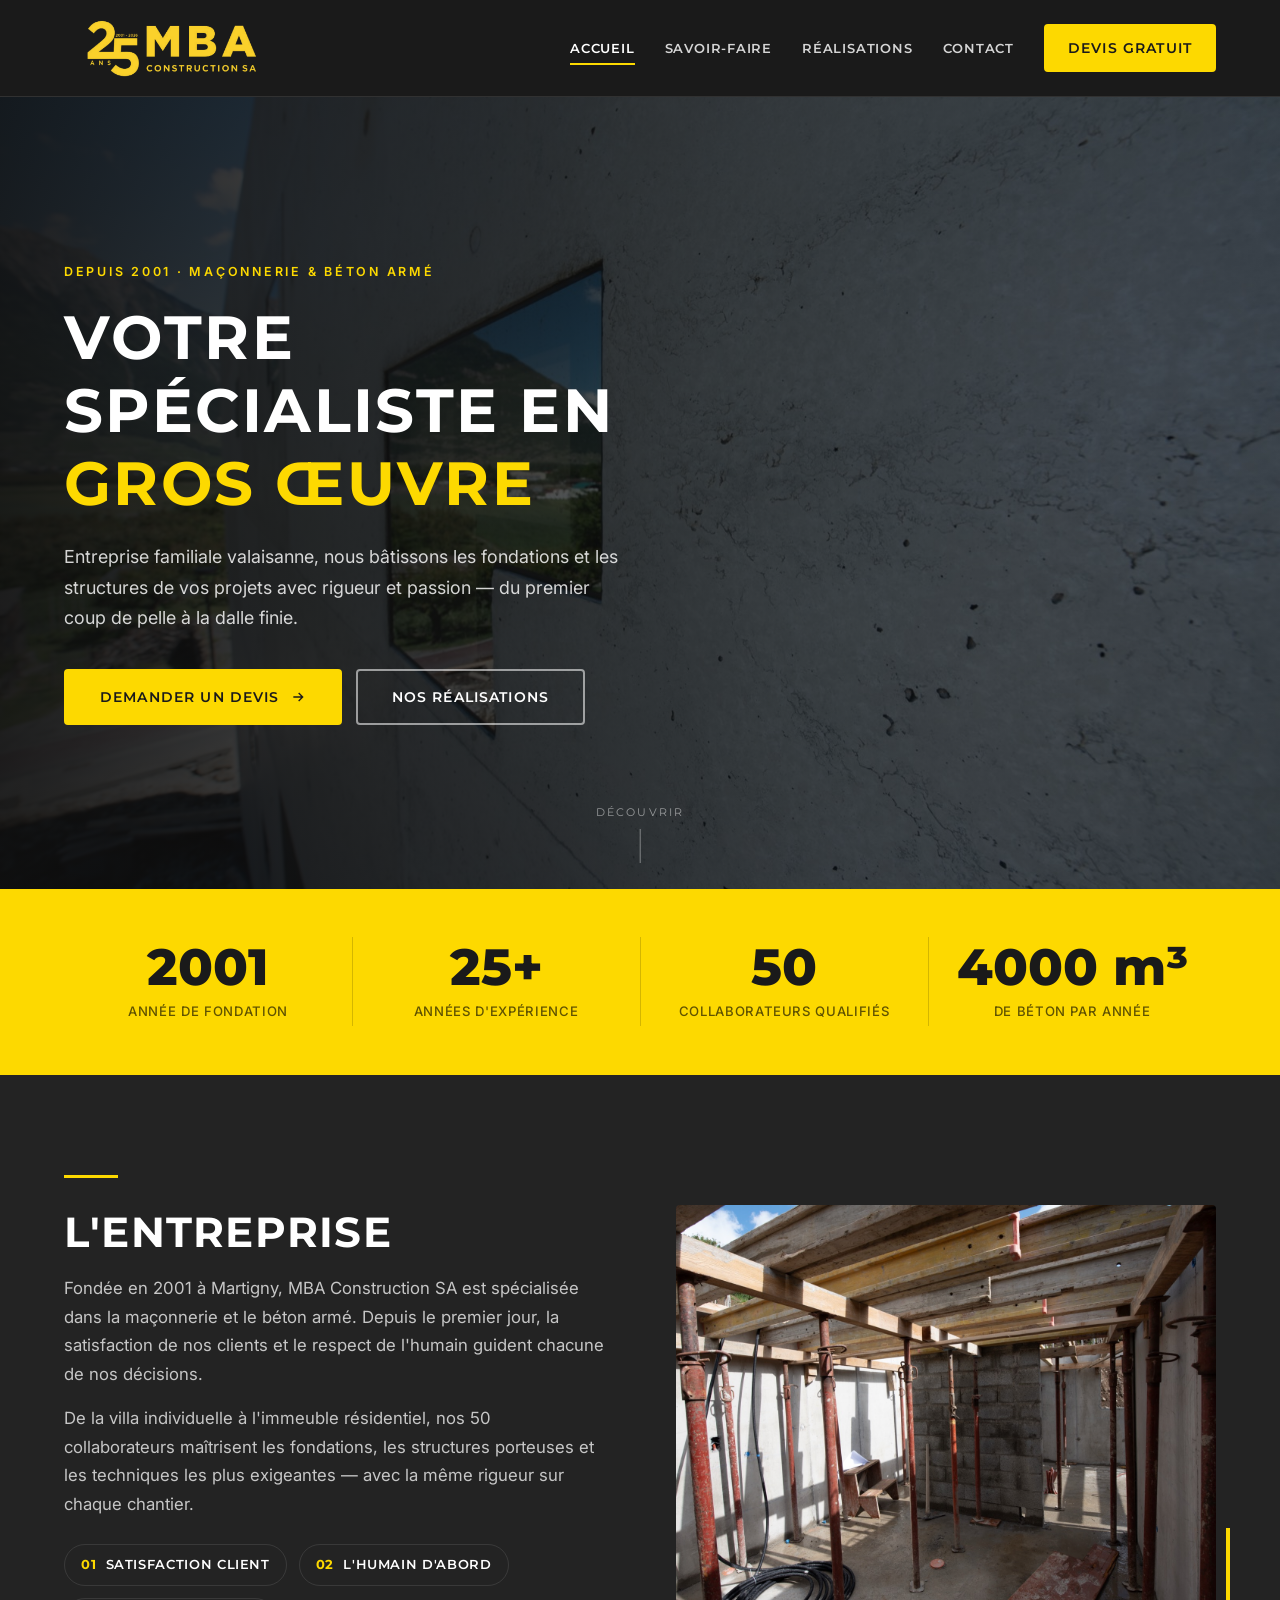
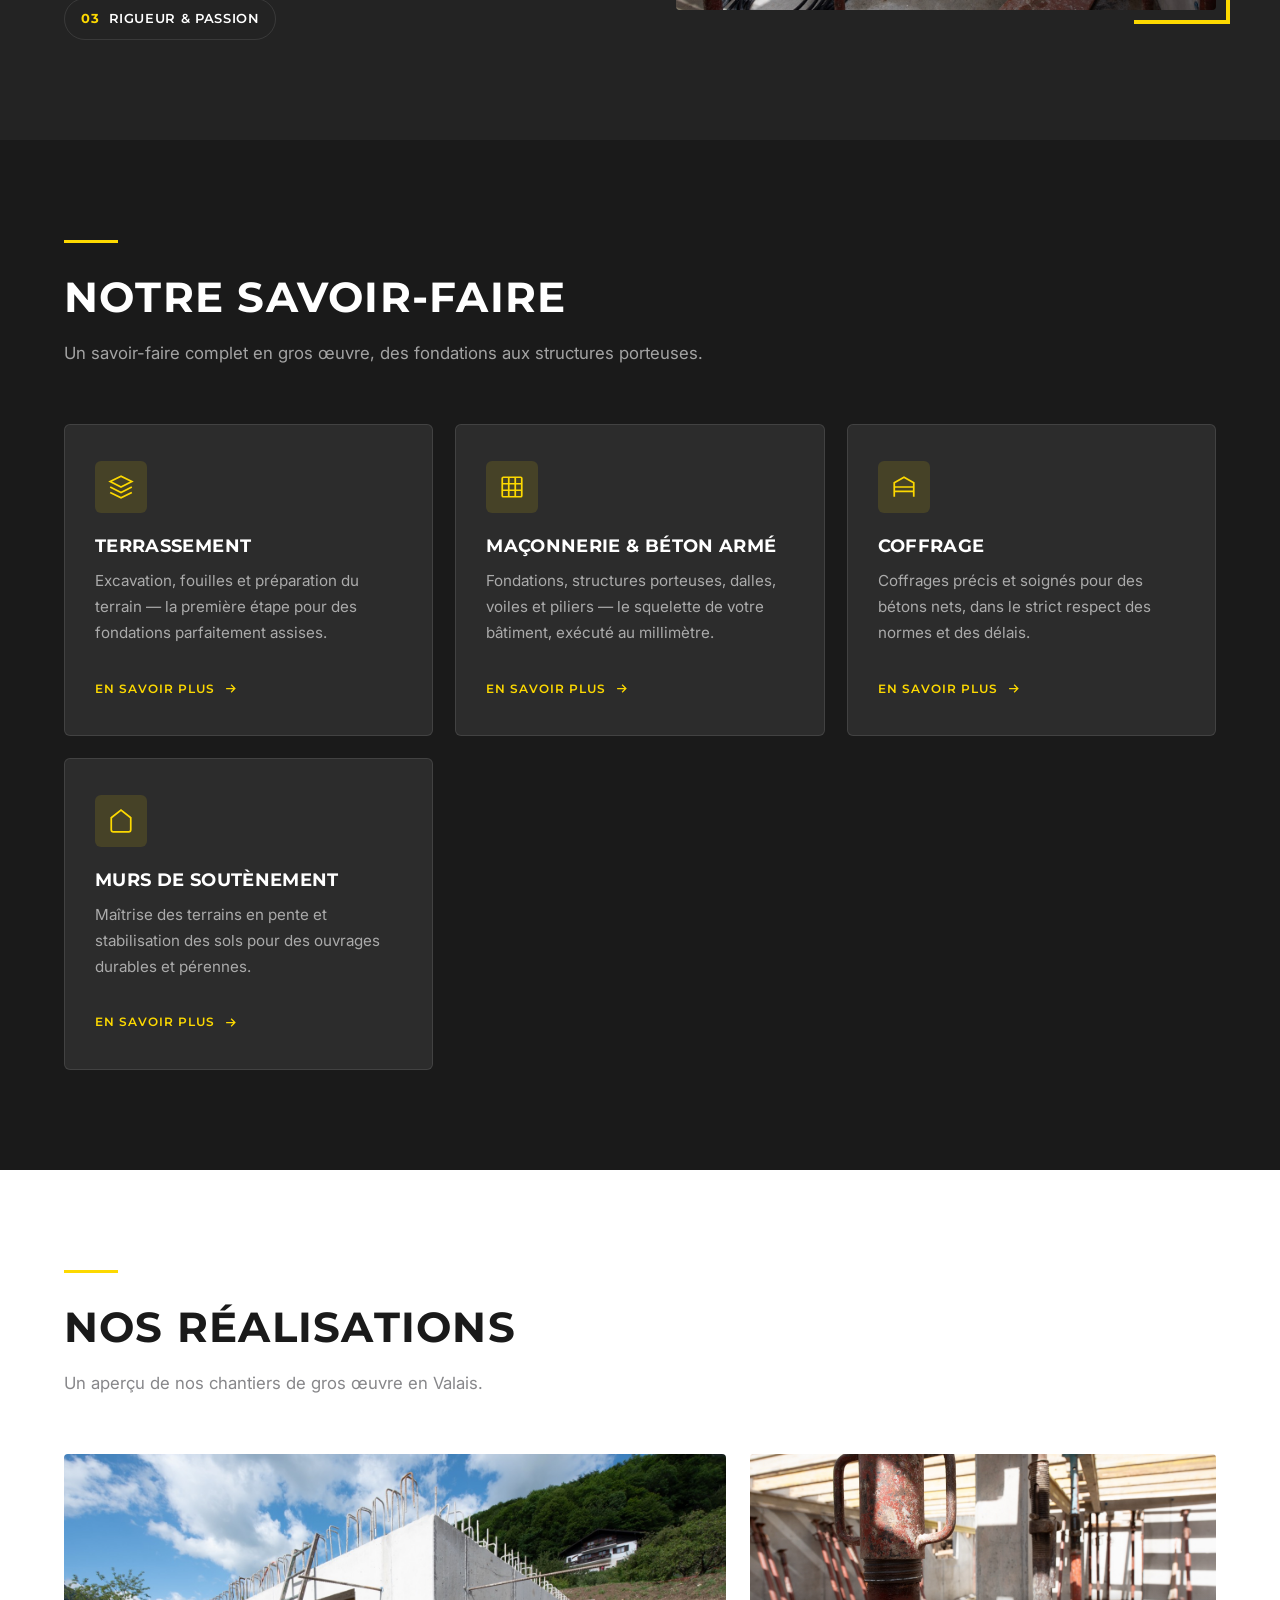
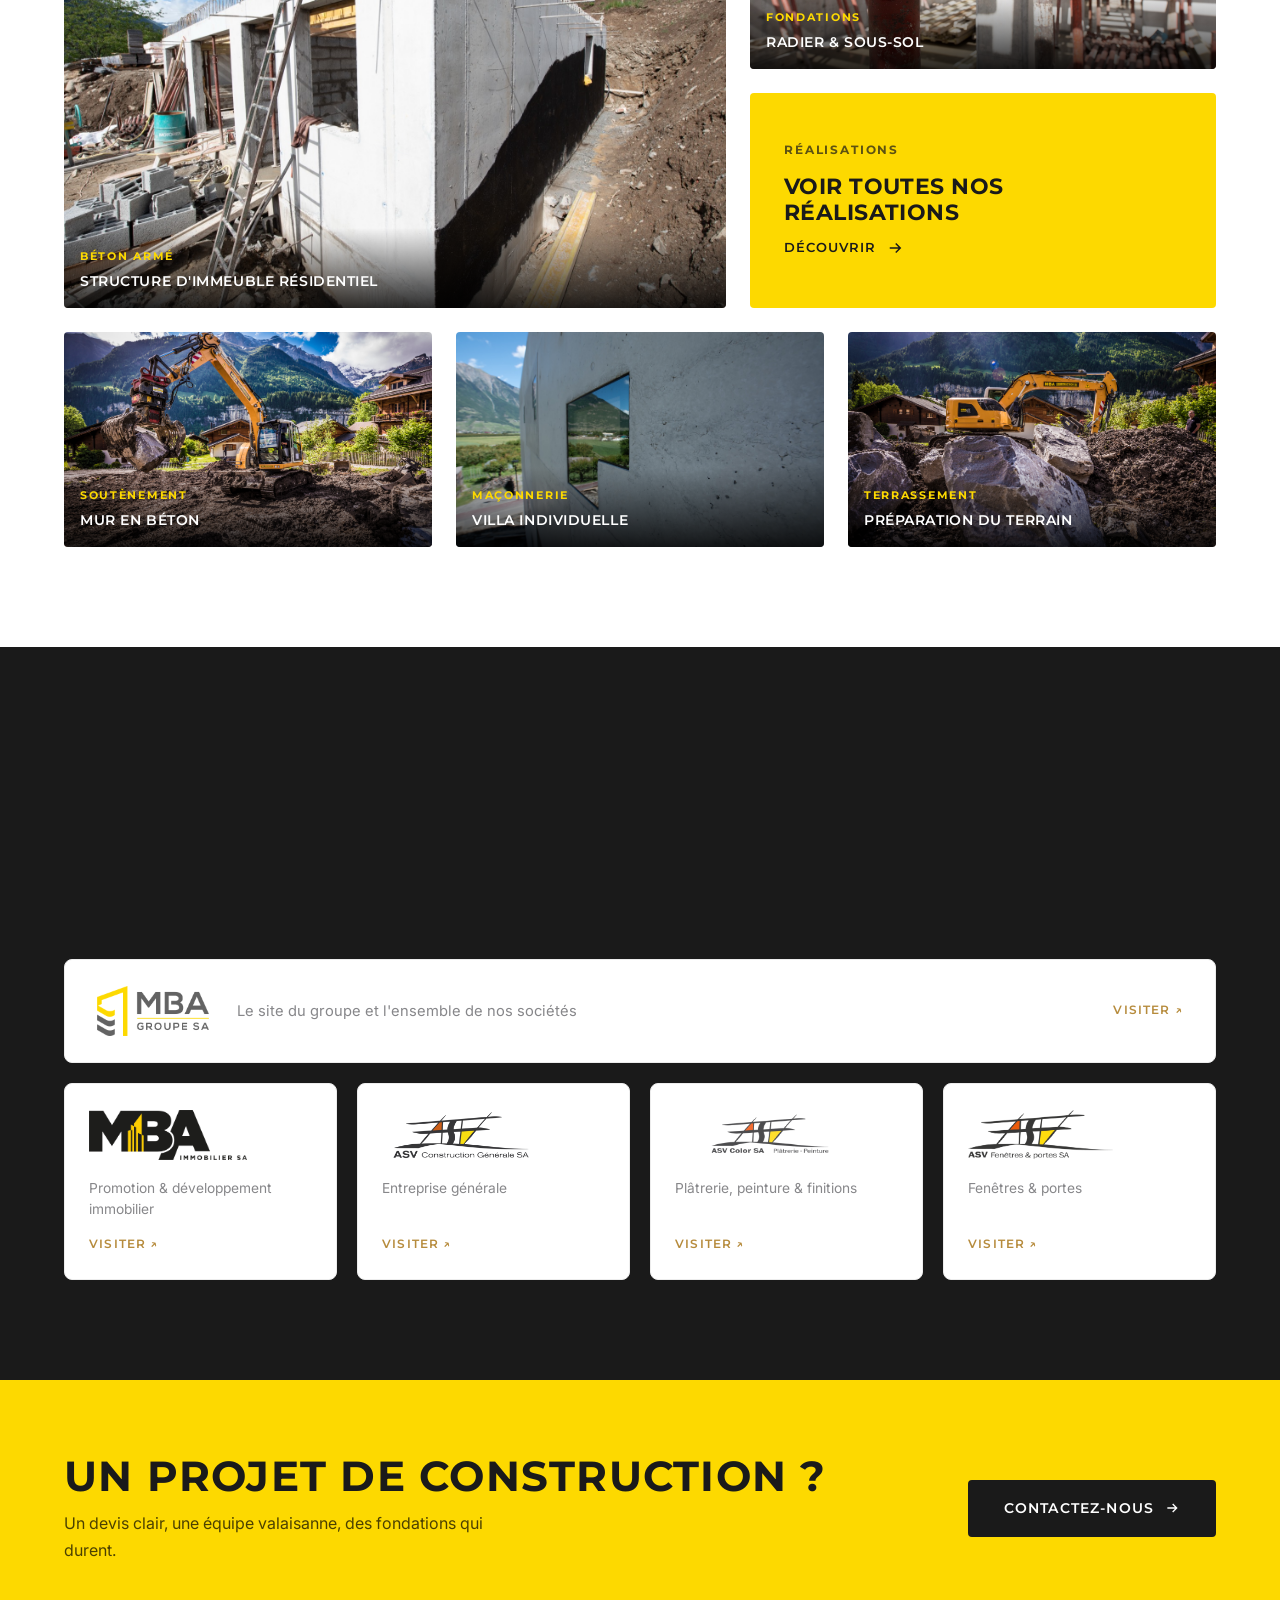
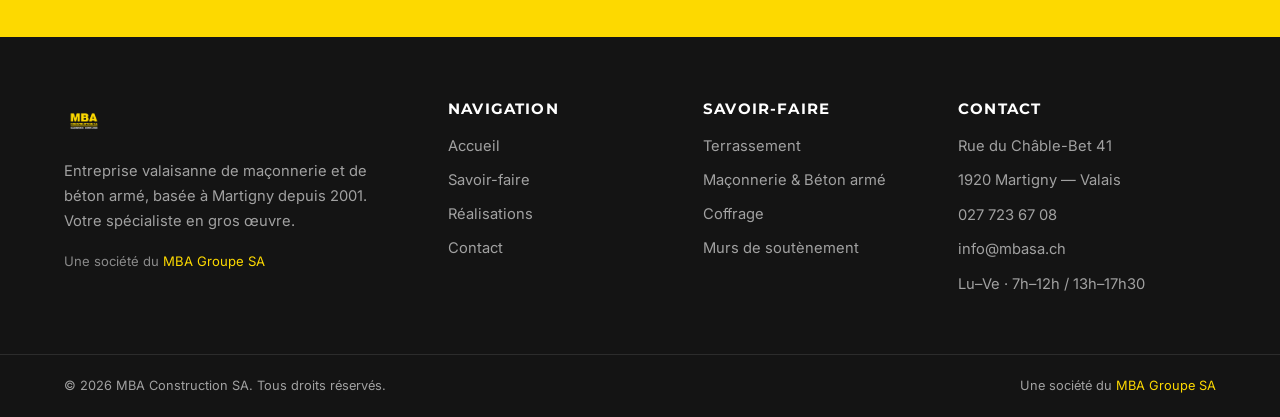
==== index.html @ cda62c37 "Site MBA Construction SA — version initiale Site statique HTML/CSS/JS (Accueil, Savoir-faire, Réalis" ====
<!DOCTYPE html>
<html lang="fr">
<head>
  <meta charset="UTF-8">
  <meta name="viewport" content="width=device-width, initial-scale=1.0">
  <title>MBA Construction SA — Votre spécialiste en gros œuvre · Martigny</title>
  <meta name="description" content="MBA Construction SA, entreprise valaisanne de maçonnerie et de béton armé depuis 2001. Terrassement, maçonnerie, béton armé, coffrage et murs de soutènement à Martigny. Une société du MBA Groupe SA.">
  <link rel="icon" type="image/svg+xml" href="images/favicon.svg">
  <link rel="preconnect" href="https://fonts.googleapis.com">
  <link rel="preconnect" href="https://fonts.gstatic.com" crossorigin>
  <link href="https://fonts.googleapis.com/css2?family=Inter:wght@300;400;500;600&family=Montserrat:wght@500;600;700;800&display=swap" rel="stylesheet">
  <link rel="stylesheet" href="css/style.css">
</head>
<body>

  <!-- Header -->
  <header class="site-header">
    <div class="container">
      <a href="index.html" class="site-header__logo" aria-label="MBA Construction SA — Accueil"><img src="images/logo-25ans-mba.png" alt="MBA Construction SA"></a>
      <button class="menu-toggle" aria-label="Ouvrir le menu" aria-expanded="false"><span></span><span></span><span></span></button>
      <nav class="main-nav" aria-label="Navigation principale">
        <a href="index.html" class="nav-link active">Accueil</a>
        <a href="savoir-faire.html" class="nav-link">Savoir-faire</a>
        <a href="realisations.html" class="nav-link">Réalisations</a>
        <a href="contact.html" class="nav-link">Contact</a>
        <a href="contact.html" class="btn btn-primary nav-cta">Devis gratuit</a>
      </nav>
    </div>
  </header>

  <main>
    <!-- Hero plein cadre -->
    <section class="hero">
      <div class="hero__media"><img src="images/hero-maconnerie.jpg" alt="Chantier de gros œuvre MBA Construction SA en Valais"></div>
      <div class="container hero__inner">
        <p class="hero__tagline">Depuis 2001 · Maçonnerie & béton armé</p>
        <h1>Votre spécialiste en <span class="hl">gros œuvre</span></h1>
        <p class="hero__desc">Entreprise familiale valaisanne, nous bâtissons les fondations et les structures de vos projets avec rigueur et passion — du premier coup de pelle à la dalle finie.</p>
        <div class="hero__cta">
          <a href="contact.html" class="btn btn-primary">Demander un devis
            <svg viewBox="0 0 24 24" fill="none" stroke="currentColor" stroke-width="2"><path d="M5 12h14M13 6l6 6-6 6"/></svg></a>
          <a href="realisations.html" class="btn btn-outline">Nos réalisations</a>
        </div>
      </div>
      <span class="hero__scroll">Découvrir<span></span></span>
    </section>

    <!-- Chiffres-clés (signature groupe) -->
    <section class="stats-band" aria-label="Chiffres clés">
      <div class="container">
        <div class="stats-band__grid">
          <div class="stats-band__item"><div class="stats-band__num" data-count="2001">2001</div><div class="stats-band__label">Année de fondation</div></div>
          <div class="stats-band__item"><div class="stats-band__num" data-count="25" data-suffix="+">25+</div><div class="stats-band__label">Années d'expérience</div></div>
          <div class="stats-band__item"><div class="stats-band__num" data-count="50">50</div><div class="stats-band__label">Collaborateurs qualifiés</div></div>
          <div class="stats-band__item"><div class="stats-band__num" data-count="4000" data-suffix=" m³">4000 m³</div><div class="stats-band__label">De béton par année</div></div>
        </div>
      </div>
    </section>

    <!-- À propos (béton) -->
    <section class="section section--concrete">
      <div class="container">
        <div class="split">
          <div class="split__text reveal">
            <span class="accent-line"></span>
            <h2>L'entreprise</h2>
            <p>Fondée en 2001 à Martigny, MBA Construction SA est spécialisée dans la maçonnerie et le béton armé. Depuis le premier jour, la satisfaction de nos clients et le respect de l'humain guident chacune de nos décisions.</p>
            <p>De la villa individuelle à l'immeuble résidentiel, nos 50 collaborateurs maîtrisent les fondations, les structures porteuses et les techniques les plus exigeantes — avec la même rigueur sur chaque chantier.</p>
            <ul class="pill-values">
              <li><b>01</b>&nbsp; Satisfaction client</li>
              <li><b>02</b>&nbsp; L'humain d'abord</li>
              <li><b>03</b>&nbsp; Rigueur & passion</li>
            </ul>
          </div>
          <div class="split__media reveal"><img src="images/maconnerie-2.jpg" alt="Équipe MBA Construction SA sur un chantier de béton armé"></div>
        </div>
      </div>
    </section>

    <!-- Savoir-faire (cartes béton) -->
    <section class="section section--dark">
      <div class="container">
        <div class="section-head reveal">
          <span class="accent-line"></span>
          <h2>Notre savoir-faire</h2>
          <p class="section-head__sub">Un savoir-faire complet en gros œuvre, des fondations aux structures porteuses.</p>
        </div>
        <div class="cards reveal">
          <a href="savoir-faire.html#terrassement" class="card">
            <span class="card__icon"><svg viewBox="0 0 24 24" fill="none" stroke-width="1.6"><path d="M12 2 2 7l10 5 10-5-10-5z"/><path d="M2 12l10 5 10-5M2 17l10 5 10-5"/></svg></span>
            <h3>Terrassement</h3>
            <p>Excavation, fouilles et préparation du terrain — la première étape pour des fondations parfaitement assises.</p>
            <span class="card__link">En savoir plus <svg viewBox="0 0 24 24" fill="none" stroke="currentColor" stroke-width="2"><path d="M5 12h14M13 6l6 6-6 6"/></svg></span>
          </a>
          <a href="savoir-faire.html#maconnerie" class="card">
            <span class="card__icon"><svg viewBox="0 0 24 24" fill="none" stroke-width="1.6"><rect x="3" y="3" width="18" height="18" rx="1"/><path d="M3 9h18M3 15h18M9 3v18M15 3v18"/></svg></span>
            <h3>Maçonnerie & Béton armé</h3>
            <p>Fondations, structures porteuses, dalles, voiles et piliers — le squelette de votre bâtiment, exécuté au millimètre.</p>
            <span class="card__link">En savoir plus <svg viewBox="0 0 24 24" fill="none" stroke="currentColor" stroke-width="2"><path d="M5 12h14M13 6l6 6-6 6"/></svg></span>
          </a>
          <a href="savoir-faire.html#coffrage" class="card">
            <span class="card__icon"><svg viewBox="0 0 24 24" fill="none" stroke-width="1.6"><path d="M3 21V8l9-5 9 5v13"/><path d="M3 12h18M3 16h18"/></svg></span>
            <h3>Coffrage</h3>
            <p>Coffrages précis et soignés pour des bétons nets, dans le strict respect des normes et des délais.</p>
            <span class="card__link">En savoir plus <svg viewBox="0 0 24 24" fill="none" stroke="currentColor" stroke-width="2"><path d="M5 12h14M13 6l6 6-6 6"/></svg></span>
          </a>
          <a href="savoir-faire.html#soutenement" class="card">
            <span class="card__icon"><svg viewBox="0 0 24 24" fill="none" stroke-width="1.6"><path d="M3 9l9-7 9 7v11a2 2 0 01-2 2H5a2 2 0 01-2-2V9z"/></svg></span>
            <h3>Murs de soutènement</h3>
            <p>Maîtrise des terrains en pente et stabilisation des sols pour des ouvrages durables et pérennes.</p>
            <span class="card__link">En savoir plus <svg viewBox="0 0 24 24" fill="none" stroke="currentColor" stroke-width="2"><path d="M5 12h14M13 6l6 6-6 6"/></svg></span>
          </a>
        </div>
      </div>
    </section>

    <!-- Réalisations (aperçu) -->
    <section class="section">
      <div class="container">
        <div class="section-head reveal">
          <span class="accent-line"></span>
          <h2>Nos réalisations</h2>
          <p class="section-head__sub">Un aperçu de nos chantiers de gros œuvre en Valais.</p>
        </div>
        <div class="gallery gallery--home reveal">
          <figure class="g-a"><img src="images/maconnerie-1.jpg" alt="Structure en béton armé d'un immeuble"><figcaption><b>Béton armé</b>Structure d'immeuble résidentiel</figcaption></figure>
          <figure class="g-b"><img src="images/maconnerie-4.jpg" alt="Fondations et radier"><figcaption><b>Fondations</b>Radier & sous-sol</figcaption></figure>
          <a href="realisations.html" class="gallery-cta">
            <span class="gallery-cta__k">Réalisations</span>
            <h3>Voir toutes nos réalisations</h3>
            <span class="gallery-cta__more">Découvrir
              <svg viewBox="0 0 24 24" fill="none" stroke="currentColor" stroke-width="2"><path d="M5 12h14M13 6l6 6-6 6"/></svg></span>
          </a>
          <figure class="g-c"><img src="images/terrassement-2.jpg" alt="Mur de soutènement"><figcaption><b>Soutènement</b>Mur en béton</figcaption></figure>
          <figure class="g-c"><img src="images/maconnerie-5.jpg" alt="Gros œuvre d'une villa"><figcaption><b>Maçonnerie</b>Villa individuelle</figcaption></figure>
          <figure class="g-c"><img src="images/terrassement-4.jpg" alt="Terrassement de chantier"><figcaption><b>Terrassement</b>Préparation du terrain</figcaption></figure>
        </div>
      </div>
    </section>

    <!-- Endossement : Le Groupe MBA -->
    <section class="section group">
      <div class="container">
        <div class="section-head reveal" style="max-width:680px;">
          <span class="accent-line"></span>
          <h2>Le Groupe MBA</h2>
          <p class="section-head__sub">MBA Construction SA fait partie du MBA Groupe SA, qui réunit des sociétés complémentaires couvrant tout le cycle de la construction et de l'immobilier en Valais.</p>
        </div>
        <div class="reveal">
          <div class="group__list">
            <a class="group__item group__item--main" href="https://www.mba-groupe.ch/" target="_blank" rel="noopener">
              <img class="glogo" src="images/logo-mba-groupe.png" alt="MBA Groupe SA">
              <div class="gmain-text"><span>Le site du groupe et l'ensemble de nos sociétés</span></div>
              <span class="arr">Visiter ↗</span>
            </a>
            <a class="group__item" href="https://mbaimmobilier.ch/" target="_blank" rel="noopener">
              <img class="glogo" src="images/logo-mba-immobilier.png" alt="MBA Immobilier SA">
              <span>Promotion & développement immobilier</span><span class="arr">Visiter ↗</span>
            </a>
            <a class="group__item" href="https://asvsa.ch/" target="_blank" rel="noopener">
              <img class="glogo" src="images/logo-asv-construction.png" alt="ASV Construction Générale SA">
              <span>Entreprise générale</span><span class="arr">Visiter ↗</span>
            </a>
            <a class="group__item" href="https://www.mba-groupe.ch/peinture-finitions" target="_blank" rel="noopener">
              <img class="glogo" src="images/logo-asv-color.png" alt="ASV Color SA">
              <span>Plâtrerie, peinture & finitions</span><span class="arr">Visiter ↗</span>
            </a>
            <a class="group__item" href="https://www.asvfenetressa.ch/fr-ch" target="_blank" rel="noopener">
              <img class="glogo" src="images/logo-asv-fenetres.png" alt="ASV Fenêtres et Portes SA">
              <span>Fenêtres & portes</span><span class="arr">Visiter ↗</span>
            </a>
          </div>
        </div>
      </div>
    </section>

    <!-- CTA -->
    <section class="cta">
      <div class="container">
        <div><h2>Un projet de construction ?</h2><p>Un devis clair, une équipe valaisanne, des fondations qui durent.</p></div>
        <a href="contact.html" class="btn btn-dark">Contactez-nous
          <svg viewBox="0 0 24 24" fill="none" stroke="currentColor" stroke-width="2"><path d="M5 12h14M13 6l6 6-6 6"/></svg></a>
      </div>
    </section>
  </main>

  <!-- Footer -->
  <footer class="site-footer">
    <div class="container">
      <div class="footer-grid">
        <div class="footer-brand">
          <img src="images/logo-mba-construction.png" alt="MBA Construction SA">
          <p>Entreprise valaisanne de maçonnerie et de béton armé, basée à Martigny depuis 2001. Votre spécialiste en gros œuvre.</p>
          <p class="endorse">Une société du <a href="https://www.mba-groupe.ch/" target="_blank" rel="noopener">MBA Groupe SA</a></p>
        </div>
        <div>
          <h4>Navigation</h4>
          <ul>
            <li><a href="index.html">Accueil</a></li>
            <li><a href="savoir-faire.html">Savoir-faire</a></li>
            <li><a href="realisations.html">Réalisations</a></li>
            <li><a href="contact.html">Contact</a></li>
          </ul>
        </div>
        <div>
          <h4>Savoir-faire</h4>
          <ul>
            <li><a href="savoir-faire.html#terrassement">Terrassement</a></li>

            <li><a href="savoir-faire.html#maconnerie">Maçonnerie & Béton armé</a></li>
            <li><a href="savoir-faire.html#coffrage">Coffrage</a></li>
            <li><a href="savoir-faire.html#soutenement">Murs de soutènement</a></li>
          </ul>
        </div>
        <div>
          <h4>Contact</h4>
          <ul>
            <li>Rue du Châble-Bet 41</li>
            <li>1920 Martigny — Valais</li>
            <li style="margin-top:10px;"><a href="tel:+41277236708">027 723 67 08</a></li>
            <li><a href="mailto:info@mbasa.ch">info@mbasa.ch</a></li>
            <li style="margin-top:10px;">Lu–Ve · 7h–12h / 13h–17h30</li>
          </ul>
        </div>
      </div>
    </div>
    <div class="footer-bottom">
      <div class="container">
        <span>&copy; <span id="year">2026</span> MBA Construction SA. Tous droits réservés.</span>
        <span>Une société du <a href="https://www.mba-groupe.ch/" target="_blank" rel="noopener" style="color:var(--yellow)">MBA Groupe SA</a></span>
      </div>
    </div>
  </footer>

  <script src="js/main.js"></script>
</body>
</html>
---- css/style.css ----
/* =================================================================
   MBA CONSTRUCTION SA — Site web
   Base de marque réutilisable pour les sociétés du MBA Groupe SA.

   SIGNATURE DU GROUPE (constante, non négociable) — tokens repris du
   site groupe : Montserrat (titres) + Inter (corps), jaune #FDD900,
   noir #1a1a1a, gris, ors, boutons anguleux, trait d'accent jaune,
   bandeau chiffres jaune, endossement « Une société du MBA Groupe SA ».

   PERSONNALITÉ CONSTRUCTION (différenciation autorisée) :
   dominante sombre « béton » + jaune. Le jaune et les polices du
   groupe restent toujours présents.
   ================================================================= */

/* ---------- Reset ---------- */
*, *::before, *::after { margin: 0; padding: 0; box-sizing: border-box; }

:root {
  /* —— Signature groupe (source de vérité, ne pas modifier) —— */
  --yellow:      #FDD900;
  --black:       #1a1a1a;
  --gray-dark:   #606060;
  --gray-metal:  #87878A;
  --gray-light:  #F5F5F5;
  --white:       #FFFFFF;
  --gold-dark:   #9B7B18;
  --gold-mid:    #B68B3C;
  --gold-light:  #F2DD83;
  --font-heading: 'Montserrat', sans-serif;
  --font-body:    'Inter', 'Open Sans', sans-serif;
  --max-width: 1200px;
  --transition: 0.3s ease;

  /* —— Ambiance propre à Construction (« béton ») —— */
  --concrete:    #232323;   /* gris béton foncé */
  --concrete-2:  #2c2c2c;
  --concrete-line: rgba(255,255,255,0.10);
}

html { scroll-behavior: smooth; font-size: 16px; -webkit-font-smoothing: antialiased; }
body {
  font-family: var(--font-body);
  color: var(--gray-dark);
  line-height: 1.7;
  background: var(--white);
  overflow-x: hidden;
}
img { max-width: 100%; height: auto; display: block; }
a { color: inherit; text-decoration: none; transition: color var(--transition); }
ul { list-style: none; }

/* ---------- Typographie ---------- */
h1, h2, h3, h4, h5, h6 { font-family: var(--font-heading); color: var(--black); line-height: 1.2; font-weight: 700; }
h1 { font-size: clamp(2.2rem, 5vw, 3.8rem); text-transform: uppercase; letter-spacing: 0.04em; }
h2 { font-size: clamp(1.6rem, 3.5vw, 2.6rem); text-transform: uppercase; letter-spacing: 0.03em; margin-bottom: 1rem; }
h3 { font-size: clamp(1.2rem, 2vw, 1.5rem); margin-bottom: 0.75rem; }
p  { margin-bottom: 1rem; }

/* ---------- Utilitaires ---------- */
.container { width: 90%; max-width: var(--max-width); margin: 0 auto; }
.section { padding: clamp(64px, 9vw, 100px) 0; }
.section--gray { background: var(--gray-light); }
.section--dark { background: var(--black); color: rgba(255,255,255,0.78); }
.section--concrete { background: var(--concrete); color: rgba(255,255,255,0.78); }
.section--dark h1, .section--dark h2, .section--dark h3,
.section--concrete h1, .section--concrete h2, .section--concrete h3 { color: var(--white); }
.sr-only { position: absolute; width: 1px; height: 1px; padding: 0; margin: -1px; overflow: hidden; clip: rect(0,0,0,0); border: 0; }

/* Trait d'accent jaune (signature groupe) */
.accent-line { display: inline-block; width: 54px; height: 3px; background: var(--yellow); margin-bottom: 1.4rem; }

.section-head { margin-bottom: clamp(36px, 5vw, 56px); max-width: 760px; }
.section-head--center { margin-left: auto; margin-right: auto; text-align: center; }
.section-head__sub { font-size: 1.05rem; color: var(--gray-metal); margin-top: 0.4rem; }
.section--dark .section-head__sub, .section--concrete .section-head__sub { color: rgba(255,255,255,0.6); }

/* ---------- Boutons (signature groupe) ---------- */
.btn {
  display: inline-flex; align-items: center; gap: 10px;
  padding: 14px 34px; font-family: var(--font-heading); font-size: 0.9rem; font-weight: 600;
  text-transform: uppercase; letter-spacing: 0.08em; border: 2px solid transparent;
  border-radius: 4px; cursor: pointer; transition: all var(--transition);
}
.btn svg { width: 16px; height: 16px; transition: transform var(--transition); }
.btn:hover svg { transform: translateX(4px); }
.btn-primary { background: var(--yellow); color: var(--black); border-color: var(--yellow); }
.btn-primary:hover { background: var(--gold-mid); border-color: var(--gold-mid); color: var(--white); transform: translateY(-2px); box-shadow: 0 6px 20px rgba(182,139,60,0.32); }
.btn-outline { background: transparent; color: var(--white); border-color: rgba(255,255,255,0.55); }
.btn-outline:hover { background: var(--white); color: var(--black); border-color: var(--white); transform: translateY(-2px); }
.btn-dark { background: var(--black); color: var(--white); border-color: var(--black); }
.btn-dark:hover { background: var(--gold-mid); border-color: var(--gold-mid); transform: translateY(-2px); }

/* ---------- Header (ambiance béton : sombre) ---------- */
.site-header { position: sticky; top: 0; z-index: 1002; background: var(--black); border-bottom: 1px solid var(--concrete-line); transition: box-shadow var(--transition); }
.site-header.is-scrolled { box-shadow: 0 8px 30px rgba(0,0,0,0.4); }
.site-header .container { display: flex; align-items: center; justify-content: space-between; height: 96px; }
/* Logo « 25 ans » : on masque ses marges transparentes pour l'afficher en grand */
.site-header__logo { display: inline-flex; align-items: center; height: 72px; overflow: hidden; background: none; padding: 0; }
.site-header__logo img { height: 216px; width: auto; margin: -72px 0; background: none; }
.main-nav { display: flex; align-items: center; gap: 30px; }
.nav-link { font-family: var(--font-heading); font-size: 0.82rem; font-weight: 600; text-transform: uppercase; letter-spacing: 0.06em; color: rgba(255,255,255,0.82); position: relative; padding: 6px 0; }
.nav-link:hover, .nav-link.active { color: var(--white); }
.nav-link::after { content: ''; position: absolute; left: 0; bottom: 0; width: 0; height: 2px; background: var(--yellow); transition: width var(--transition); }
.nav-link:hover::after, .nav-link.active::after { width: 100%; }
.nav-cta { padding: 10px 22px; }
.menu-toggle { display: none; flex-direction: column; gap: 5px; background: none; border: 0; cursor: pointer; padding: 8px; z-index: 1001; }
.menu-toggle span { width: 26px; height: 2px; background: var(--white); transition: var(--transition); }

/* ---------- Hero plein cadre ---------- */
.hero { position: relative; min-height: 88vh; display: flex; align-items: center; background: var(--black); overflow: hidden; }
.hero__media { position: absolute; inset: 0; }
.hero__media img { width: 100%; height: 100%; object-fit: cover; }
.hero__media::after { content: ''; position: absolute; inset: 0;
  background: linear-gradient(90deg, rgba(15,15,15,0.92) 0%, rgba(15,15,15,0.72) 42%, rgba(15,15,15,0.32) 100%); }
.hero__inner { position: relative; z-index: 2; padding: 120px 0; }
.hero__tagline { font-family: var(--font-body); font-size: 0.78rem; font-weight: 600; text-transform: uppercase; letter-spacing: 0.22em; color: var(--yellow); margin-bottom: 1.2rem; }
.hero h1 { color: var(--white); max-width: 16ch; margin-bottom: 1.4rem; }
.hero h1 .hl { color: var(--yellow); }
.hero__desc { font-size: 1.12rem; color: rgba(255,255,255,0.82); max-width: 52ch; margin-bottom: 2.2rem; }
.hero__cta { display: flex; gap: 14px; flex-wrap: wrap; }
.hero__scroll { position: absolute; bottom: 26px; left: 50%; transform: translateX(-50%); z-index: 2; color: rgba(255,255,255,0.5); font-family: var(--font-heading); font-size: 0.68rem; text-transform: uppercase; letter-spacing: 0.2em; display: flex; flex-direction: column; align-items: center; gap: 8px; }
.hero__scroll span { width: 1px; height: 34px; background: rgba(255,255,255,0.4); }

/* Hero secondaire (pages internes) */
.page-hero { background: var(--black); color: var(--white); position: relative; padding: clamp(80px,11vw,130px) 0 clamp(50px,7vw,80px); overflow: hidden; }
.page-hero__media { position: absolute; inset: 0; opacity: 0.28; }
.page-hero__media img { width: 100%; height: 100%; object-fit: cover; }
.page-hero .container { position: relative; z-index: 2; }
.page-hero h1 { color: var(--white); }
.page-hero p { color: rgba(255,255,255,0.7); max-width: 56ch; font-size: 1.08rem; margin-top: 0.6rem; }

/* ---------- Bandeau chiffres-clés (signature groupe — fond jaune) ---------- */
.stats-band { background: var(--yellow); }
.stats-band__grid { display: grid; grid-template-columns: repeat(4, 1fr); }
.stats-band__item { padding: clamp(34px,5vw,52px) 22px; text-align: center; position: relative; }
.stats-band__item + .stats-band__item::before { content: ''; position: absolute; left: 0; top: 26%; bottom: 26%; width: 1px; background: rgba(0,0,0,0.16); }
.stats-band__num { font-family: var(--font-heading); font-weight: 800; font-size: clamp(2.1rem, 4.4vw, 3.2rem); color: var(--black); line-height: 1; }
.stats-band__label { font-size: 0.82rem; font-weight: 500; text-transform: uppercase; letter-spacing: 0.05em; color: rgba(0,0,0,0.62); margin-top: 8px; }

/* ---------- Intro / À propos ---------- */
.split { display: grid; grid-template-columns: 1fr 1fr; gap: clamp(36px, 6vw, 72px); align-items: center; }
.split__media { position: relative; }
.split__media img { width: 100%; aspect-ratio: 4/3; object-fit: cover; border-radius: 4px; }
.split__media::after { content: ''; position: absolute; right: -14px; bottom: -14px; width: 96px; height: 96px; border-right: 4px solid var(--yellow); border-bottom: 4px solid var(--yellow); }
.split__text p { color: rgba(255,255,255,0.74); font-size: 1.05rem; }
.section:not(.section--dark):not(.section--concrete) .split__text p { color: var(--gray-dark); }
.pill-values { display: flex; flex-wrap: wrap; gap: 12px; margin-top: 26px; }
.pill-values li { font-family: var(--font-heading); font-size: 0.8rem; font-weight: 600; text-transform: uppercase; letter-spacing: 0.05em; padding: 9px 16px; border: 1px solid var(--concrete-line); border-radius: 40px; color: var(--white); }
.pill-values li b { color: var(--yellow); }

/* ---------- Savoir-faire (cartes béton) ---------- */
.cards { display: grid; grid-template-columns: repeat(auto-fit, minmax(280px,1fr)); gap: 22px; }
.card {
  background: var(--concrete-2); border: 1px solid var(--concrete-line); border-radius: 6px;
  padding: 36px 30px; position: relative; overflow: hidden; transition: transform var(--transition), border-color var(--transition);
  display: flex; flex-direction: column;
}
.card::before { content: ''; position: absolute; top: 0; left: 0; right: 0; height: 3px; background: var(--yellow); transform: scaleX(0); transform-origin: left; transition: transform var(--transition); }
.card:hover { transform: translateY(-5px); border-color: rgba(253,217,0,0.35); }
.card:hover::before { transform: scaleX(1); }
.card__icon { width: 52px; height: 52px; border-radius: 6px; background: rgba(253,217,0,0.12); display: grid; place-items: center; margin-bottom: 22px; }
.card__icon svg { width: 26px; height: 26px; stroke: var(--yellow); }
.card h3 { color: var(--white); text-transform: uppercase; letter-spacing: 0.02em; font-size: 1.1rem; }
.card p { color: rgba(255,255,255,0.6); font-size: 0.95rem; flex: 1; }
.card__link { margin-top: 16px; font-family: var(--font-heading); font-size: 0.78rem; font-weight: 600; text-transform: uppercase; letter-spacing: 0.08em; color: var(--yellow); display: inline-flex; align-items: center; gap: 8px; }
.card__link svg { width: 15px; height: 15px; transition: transform var(--transition); }
.card:hover .card__link svg { transform: translateX(4px); }

/* ---------- Savoir-faire détaillé (rangées alternées) ---------- */
.feature { padding: clamp(56px,8vw,96px) 0; border-bottom: 1px solid rgba(0,0,0,0.08); }
.feature:nth-child(even) { background: var(--gray-light); }
.feature .split__text p { color: var(--gray-dark); }
.feature:nth-child(even) .split__media { order: -1; }
.feature__num { font-family: var(--font-heading); font-weight: 800; font-size: 2.6rem; color: var(--gold-mid); line-height: 1; }
.ticks { margin-top: 22px; }
.ticks li { display: flex; gap: 12px; align-items: flex-start; margin-bottom: 11px; font-size: 0.98rem; color: var(--gray-dark); }
.ticks li::before { content: ''; flex: none; width: 18px; height: 18px; margin-top: 4px; background: var(--yellow); clip-path: polygon(43% 73%,12% 45%,0 57%,43% 97%,100% 17%,87% 6%); }

/* ---------- Galerie réalisations ---------- */
.gallery { display: grid; grid-template-columns: repeat(12, 1fr); gap: 24px; }
.gallery figure { position: relative; overflow: hidden; border-radius: 4px; margin: 0; }
.gallery img { width: 100%; height: 100%; object-fit: cover; transition: transform 0.7s var(--transition); }
.gallery figure:hover img { transform: scale(1.06); }
.gallery figcaption { position: absolute; left: 0; right: 0; bottom: 0; padding: 20px 16px 14px; color: var(--white);
  font-family: var(--font-heading); font-weight: 600; text-transform: uppercase; letter-spacing: 0.04em; font-size: 0.88rem;
  background: linear-gradient(to top, rgba(0,0,0,0.82), transparent); }
.gallery figcaption b { display: block; color: var(--yellow); font-size: 0.66rem; letter-spacing: 0.16em; margin-bottom: 4px; }
.g-a { grid-column: span 7; aspect-ratio: 16/11; }
.g-b { grid-column: span 5; aspect-ratio: 4/3; }
.g-c { grid-column: span 4; aspect-ratio: 1/1; }
.g-w { grid-column: span 12; aspect-ratio: 24/7; }

/* Galerie uniforme (page Réalisations) : vignettes de même format, sans trous */
.gallery--grid { grid-template-columns: repeat(3, 1fr); }
.gallery--grid figure { grid-column: span 1 !important; aspect-ratio: 4/3 !important; }

/* Mosaïque d'accueil : tuile-bouton intégrée dans l'espace libre (sous « Fondations ») */
.gallery--home { grid-auto-rows: clamp(155px, 18.5vw, 215px); }
.gallery--home figure { aspect-ratio: auto; }
.gallery--home .g-a { grid-column: span 7; grid-row: span 2; }
.gallery--home .g-b { grid-column: span 5; }
.gallery--home .gallery-cta { grid-column: span 5; }
.gallery--home .g-c { grid-column: span 4; }
.gallery-cta {
  display: flex; flex-direction: column; justify-content: center; gap: 12px;
  background: var(--yellow); color: var(--black); border-radius: 4px; padding: 30px 34px;
  transition: background var(--transition), transform var(--transition), box-shadow var(--transition);
}
.gallery-cta:hover { background: var(--gold-mid); color: var(--white); transform: translateY(-4px); box-shadow: 0 14px 34px rgba(182,139,60,0.3); }
.gallery-cta__k { font-family: var(--font-heading); font-size: 0.72rem; font-weight: 700; text-transform: uppercase; letter-spacing: 0.16em; opacity: 0.7; }
.gallery-cta h3 { color: inherit; margin: 0; font-size: clamp(1.2rem, 1.7vw, 1.6rem); text-transform: uppercase; letter-spacing: 0.02em; }
.gallery-cta__more { display: inline-flex; align-items: center; gap: 10px; font-family: var(--font-heading); font-size: 0.8rem; font-weight: 600; text-transform: uppercase; letter-spacing: 0.08em; }
.gallery-cta__more svg { width: 18px; height: 18px; transition: transform var(--transition); }
.gallery-cta:hover .gallery-cta__more svg { transform: translateX(5px); }

/* ---------- Endossement « Le Groupe MBA » (sociétés sœurs) ---------- */
.group { background: var(--black); color: var(--white); }
.group h2 { color: var(--white); }
.group__list { display: grid; grid-template-columns: repeat(4, 1fr); gap: 20px; align-items: stretch; }
.group__item { display: flex; flex-direction: column; background: var(--white); border: 1px solid #ececec; border-radius: 8px; padding: 26px 24px; position: relative; overflow: hidden; transition: transform var(--transition), box-shadow var(--transition); height: 100%; }
.group__item::before { content: ''; position: absolute; top: 0; left: 0; right: 0; height: 3px; background: var(--yellow); transform: scaleX(0); transform-origin: left; transition: transform var(--transition); }
.group__item:hover { transform: translateY(-5px); box-shadow: 0 16px 40px rgba(0,0,0,0.22); }
.group__item:hover::before { transform: scaleX(1); }
.group__item h3 { font-size: 1.02rem; color: var(--black); margin: 0 0 6px; }
.group__item > span { font-size: 0.86rem; color: var(--gray-metal); line-height: 1.5; }
.group__item .arr { margin-top: auto; padding-top: 16px; font-family: var(--font-heading); font-weight: 600; font-size: 0.74rem; text-transform: uppercase; letter-spacing: 0.1em; color: var(--gold-mid); }

/* Logos des sociétés (transparents, sans fond) — zone de hauteur fixe pour aligner */
.glogo { height: 50px; width: auto; max-width: 100%; object-fit: contain; object-position: left center; align-self: flex-start; margin-bottom: 18px; }

/* Carte du groupe mise en avant : pleine largeur, horizontale */
.group__item--main { grid-column: 1 / -1; flex-direction: row; align-items: center; gap: 28px; padding: 26px 32px; }
.group__item--main .glogo { height: 50px; max-width: 240px; margin: 0; flex: none; align-self: center; }
.group__item--main .gmain-text { flex: 1; display: flex; flex-direction: column; gap: 3px; }
.group__item--main .gmain-text h3 { font-size: 1.35rem; margin: 0; }
.group__item--main .gmain-text span { font-size: 0.92rem; color: var(--gray-metal); }
.group__item--main .arr { margin: 0; padding: 0; white-space: nowrap; }

@media (max-width: 900px) { .group__list { grid-template-columns: repeat(2, 1fr); } }
@media (max-width: 560px) {
  .group__list { grid-template-columns: 1fr; }
  .group__item--main { flex-direction: column; align-items: flex-start; gap: 16px; }
  .group__item--main .glogo { align-self: flex-start; }
  .group__item--main .arr { margin-top: 4px; }
}

/* ---------- CTA ---------- */
.cta { background: var(--yellow); }
.cta .container { display: flex; align-items: center; justify-content: space-between; gap: 36px; flex-wrap: wrap; padding: clamp(48px,6vw,72px) 0; }
.cta h2 { color: var(--black); margin: 0; }
.cta p { color: rgba(0,0,0,0.7); margin: 8px 0 0; max-width: 44ch; }

/* ---------- Contact ---------- */
.info-grid { display: grid; grid-template-columns: repeat(4,1fr); border: 1px solid rgba(0,0,0,0.1); }
.info-grid__item { padding: 28px 24px; border-right: 1px solid rgba(0,0,0,0.1); }
.info-grid__item:last-child { border-right: 0; }
.info-grid__item h3 { font-size: 0.92rem; letter-spacing: 0.06em; margin-bottom: 10px; }
.info-grid__item p, .info-grid__item a { color: var(--gray-dark); font-size: 0.96rem; display: block; }
.info-grid__item a:hover { color: var(--gold-mid); }
.contact-grid { display: grid; grid-template-columns: 1fr 1fr; gap: clamp(32px,5vw,60px); align-items: stretch; }
.contact-grid__media img { width: 100%; height: 100%; object-fit: cover; min-height: 420px; border-radius: 4px; }
.form label { display: block; font-family: var(--font-heading); font-weight: 600; text-transform: uppercase; letter-spacing: 0.06em; font-size: 0.76rem; color: var(--black); margin: 16px 0 7px; }
.form input, .form textarea { width: 100%; padding: 13px 15px; border: 1px solid #d8d8d8; border-radius: 4px; font-family: var(--font-body); font-size: 1rem; color: var(--black); background: var(--white); }
.form input:focus, .form textarea:focus { outline: none; border-color: var(--yellow); box-shadow: 0 0 0 3px rgba(253,217,0,0.25); }
.form textarea { min-height: 140px; resize: vertical; }
.form .btn { margin-top: 22px; }

/* ---------- Footer ---------- */
.site-footer { background: #141414; color: rgba(255,255,255,0.6); padding-top: 64px; }
.footer-grid { display: grid; grid-template-columns: 1.6fr 1fr 1fr 1.2fr; gap: 40px; padding-bottom: 48px; }
.footer-brand img { height: 40px; margin-bottom: 18px; }
.footer-brand p { font-size: 0.92rem; max-width: 34ch; }
.footer-brand .endorse { margin-top: 14px; font-size: 0.82rem; color: rgba(255,255,255,0.5); }
.footer-brand .endorse a { color: var(--yellow); }
.site-footer h4 { color: var(--white); font-size: 0.92rem; letter-spacing: 0.08em; text-transform: uppercase; margin-bottom: 16px; }
.site-footer ul li { margin-bottom: 9px; font-size: 0.92rem; }
.site-footer ul a:hover { color: var(--yellow); }
.footer-bottom { border-top: 1px solid var(--concrete-line); padding: 20px 0; font-size: 0.8rem; }
.footer-bottom .container { display: flex; justify-content: space-between; flex-wrap: wrap; gap: 10px; }

/* ---------- Reveal ---------- */
.reveal { opacity: 0; transform: translateY(26px); transition: opacity 0.7s var(--transition), transform 0.7s var(--transition); }
.reveal.in { opacity: 1; transform: none; }

/* ---------- Responsive ---------- */
@media (max-width: 960px) {
  .footer-grid { grid-template-columns: 1fr 1fr; }
  .split { grid-template-columns: 1fr; }
  .feature:nth-child(even) .split__media { order: 0; }
  .contact-grid { grid-template-columns: 1fr; }
}
/* Navigation : menu hamburger dès l'iPad (≤1024) pour éviter tout débordement */
@media (max-width: 1024px) {
  .menu-toggle { display: flex; }
  .main-nav { position: fixed; inset: 0 0 0 auto; width: min(82vw, 320px); background: var(--black); flex-direction: column; align-items: flex-start; justify-content: center; gap: 26px; padding: 40px; transform: translateX(100%); transition: transform var(--transition); border-left: 1px solid var(--concrete-line); z-index: 1001; overflow-y: auto; }
  .main-nav.open { transform: none; }
  .nav-link { font-size: 1.05rem; }
}
@media (max-width: 820px) {
  .stats-band__grid { grid-template-columns: repeat(2,1fr); }
  .stats-band__item:nth-child(3)::before, .stats-band__item:nth-child(2)::before { content: none; }
  .gallery > figure { grid-column: span 12 !important; aspect-ratio: 16/10 !important; }
  .gallery--home { grid-auto-rows: auto; }
  .gallery--home .g-a, .gallery--home .g-b, .gallery--home .g-c { grid-column: span 12 !important; grid-row: auto !important; aspect-ratio: 16/10 !important; }
  .gallery--home .gallery-cta { grid-column: span 12 !important; grid-row: auto !important; padding: 30px; }
  .gallery--grid { grid-template-columns: repeat(2, 1fr); }
  .gallery--grid figure { grid-column: span 1 !important; aspect-ratio: 4/3 !important; }
  .info-grid { grid-template-columns: 1fr 1fr; }
  .info-grid__item:nth-child(2) { border-right: 0; }
  .info-grid__item { border-bottom: 1px solid rgba(0,0,0,0.1); }
}
@media (max-width: 480px) {
  .stats-band__grid { grid-template-columns: 1fr; }
  .stats-band__item + .stats-band__item::before { content: none; }
  .footer-grid { grid-template-columns: 1fr; }
  .info-grid { grid-template-columns: 1fr; }
}

/* ---------- Lightbox (visionneuse galerie) ---------- */
.gallery figure { cursor: zoom-in; }
.lightbox { position: fixed; inset: 0; z-index: 2000; display: none; align-items: center; justify-content: center; background: rgba(8,8,8,0.94); padding: 40px; }
.lightbox.open { display: flex; }
.lightbox__stage { margin: 0; display: flex; flex-direction: column; align-items: center; max-width: 92vw; }
.lightbox__img { max-width: 90vw; max-height: 80vh; width: auto; height: auto; object-fit: contain; border: 3px solid var(--yellow); border-radius: 2px; box-shadow: 0 30px 80px rgba(0,0,0,0.6); }
.lightbox__cap { margin-top: 16px; color: var(--white); font-family: var(--font-heading); font-weight: 600; text-transform: uppercase; letter-spacing: 0.04em; font-size: 0.92rem; text-align: center; }
.lightbox__cap b { display: block; color: var(--yellow); font-size: 0.68rem; letter-spacing: 0.16em; margin-bottom: 5px; }
.lightbox__close { position: absolute; top: 22px; right: 26px; width: 46px; height: 46px; border-radius: 50%; background: rgba(255,255,255,0.08); border: 1px solid rgba(255,255,255,0.22); color: var(--white); font-size: 1.7rem; line-height: 1; cursor: pointer; transition: all var(--transition); }
.lightbox__close:hover { background: var(--yellow); color: var(--black); border-color: var(--yellow); }
.lightbox__nav { position: absolute; top: 50%; transform: translateY(-50%); width: 54px; height: 54px; border-radius: 50%; background: rgba(255,255,255,0.08); border: 1px solid rgba(255,255,255,0.22); color: var(--white); cursor: pointer; display: grid; place-items: center; transition: all var(--transition); }
.lightbox__nav svg { width: 24px; height: 24px; }
.lightbox__nav:hover { background: var(--yellow); color: var(--black); border-color: var(--yellow); }
.lightbox__prev { left: 26px; }
.lightbox__next { right: 26px; }
.lightbox__count { position: absolute; bottom: 24px; left: 50%; transform: translateX(-50%); color: rgba(255,255,255,0.6); font-family: var(--font-heading); font-size: 0.8rem; letter-spacing: 0.1em; }
@media (max-width: 600px) {
  /* Logo header réduit (il est carré 6250×6250, affiché via fenêtre) */
  .site-header .container { height: 76px; }
  .site-header__logo { height: 52px; }
  .site-header__logo img { height: 156px; margin: -52px 0; }
  .hero { display: block; min-height: auto; }
  .hero__inner { width: 88%; max-width: 460px; margin: 0 auto; padding: 96px 0 76px; }
  h1 { font-size: clamp(1.7rem, 7vw, 2.3rem); }
  .hero h1 { max-width: 100%; }
  .hero__tagline { font-size: 0.66rem; letter-spacing: 0.1em; white-space: normal; }
  .hero__desc { font-size: 1rem; max-width: 100%; }
  .hero__scroll { display: none; }
  .lightbox { padding: 16px; }
  .lightbox__nav { width: 44px; height: 44px; }
  .lightbox__prev { left: 8px; }
  .lightbox__next { right: 8px; }
  .lightbox__img { max-height: 72vh; }
}
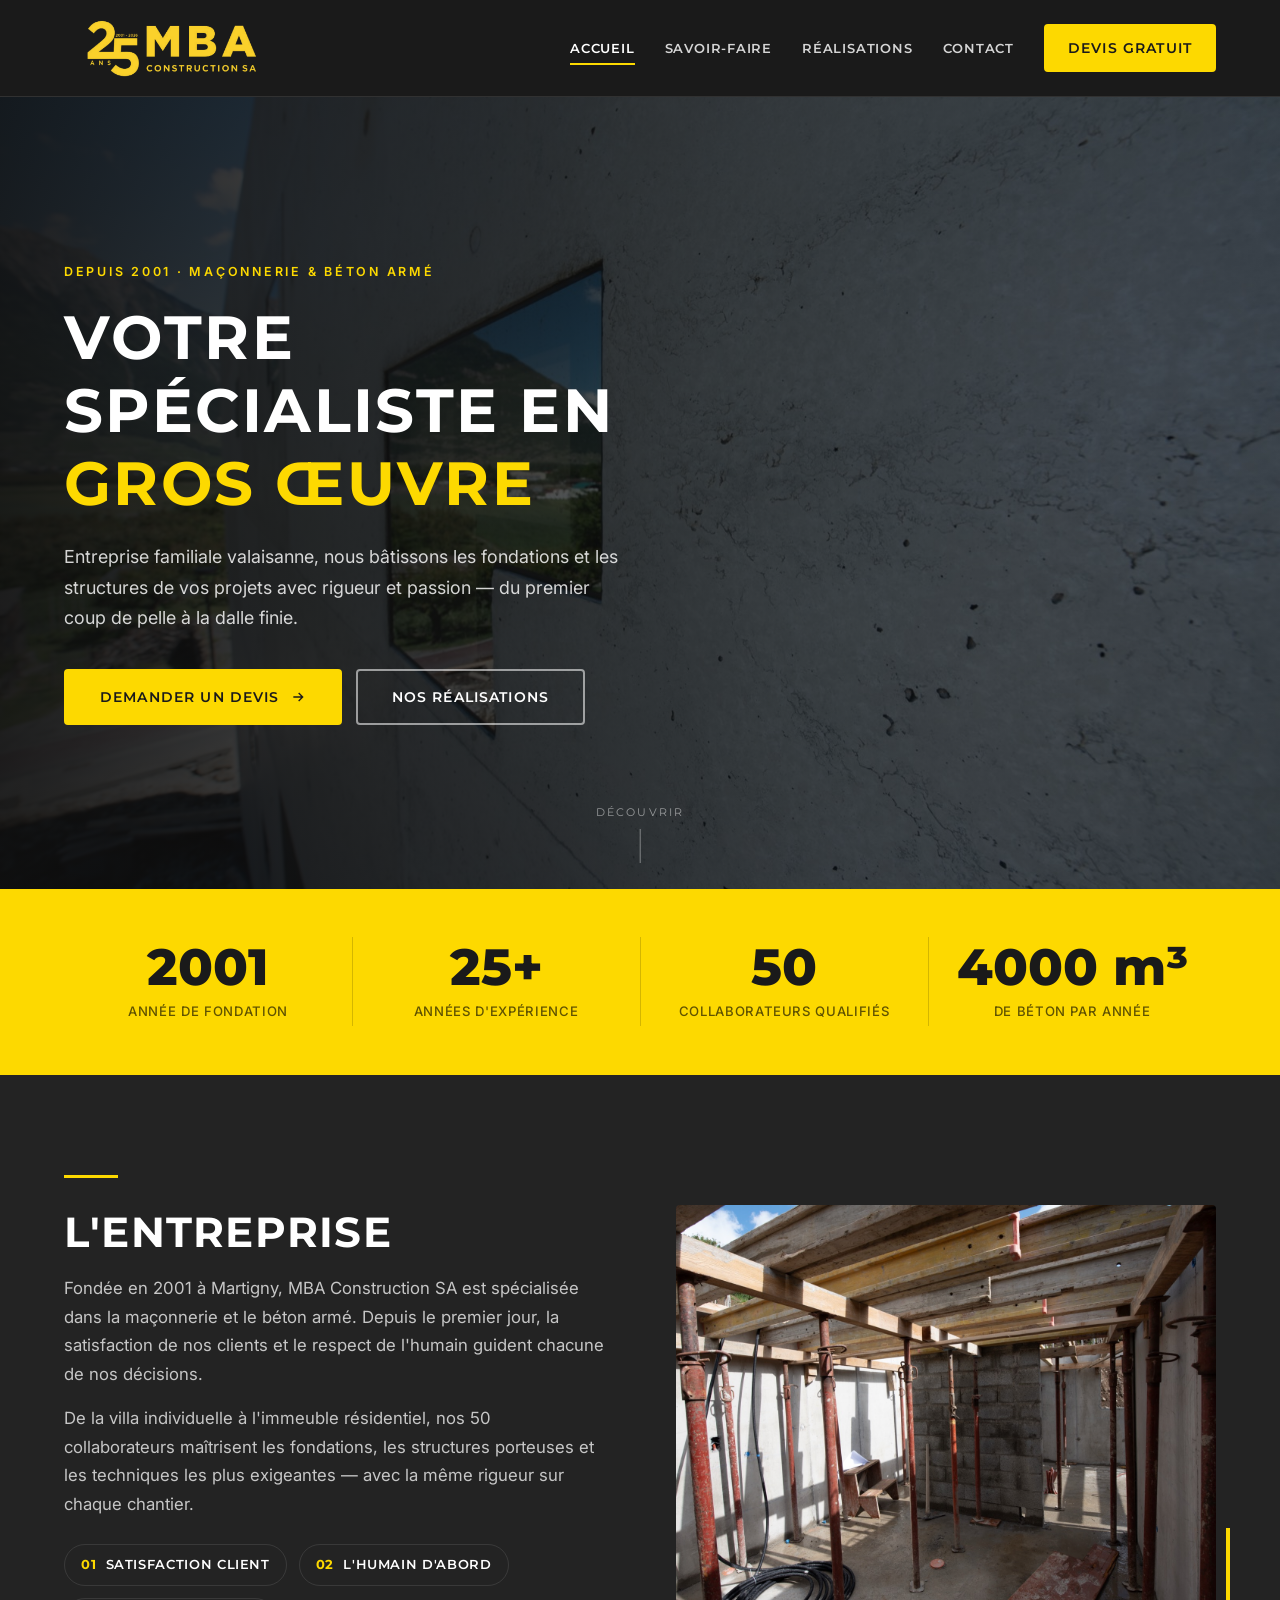
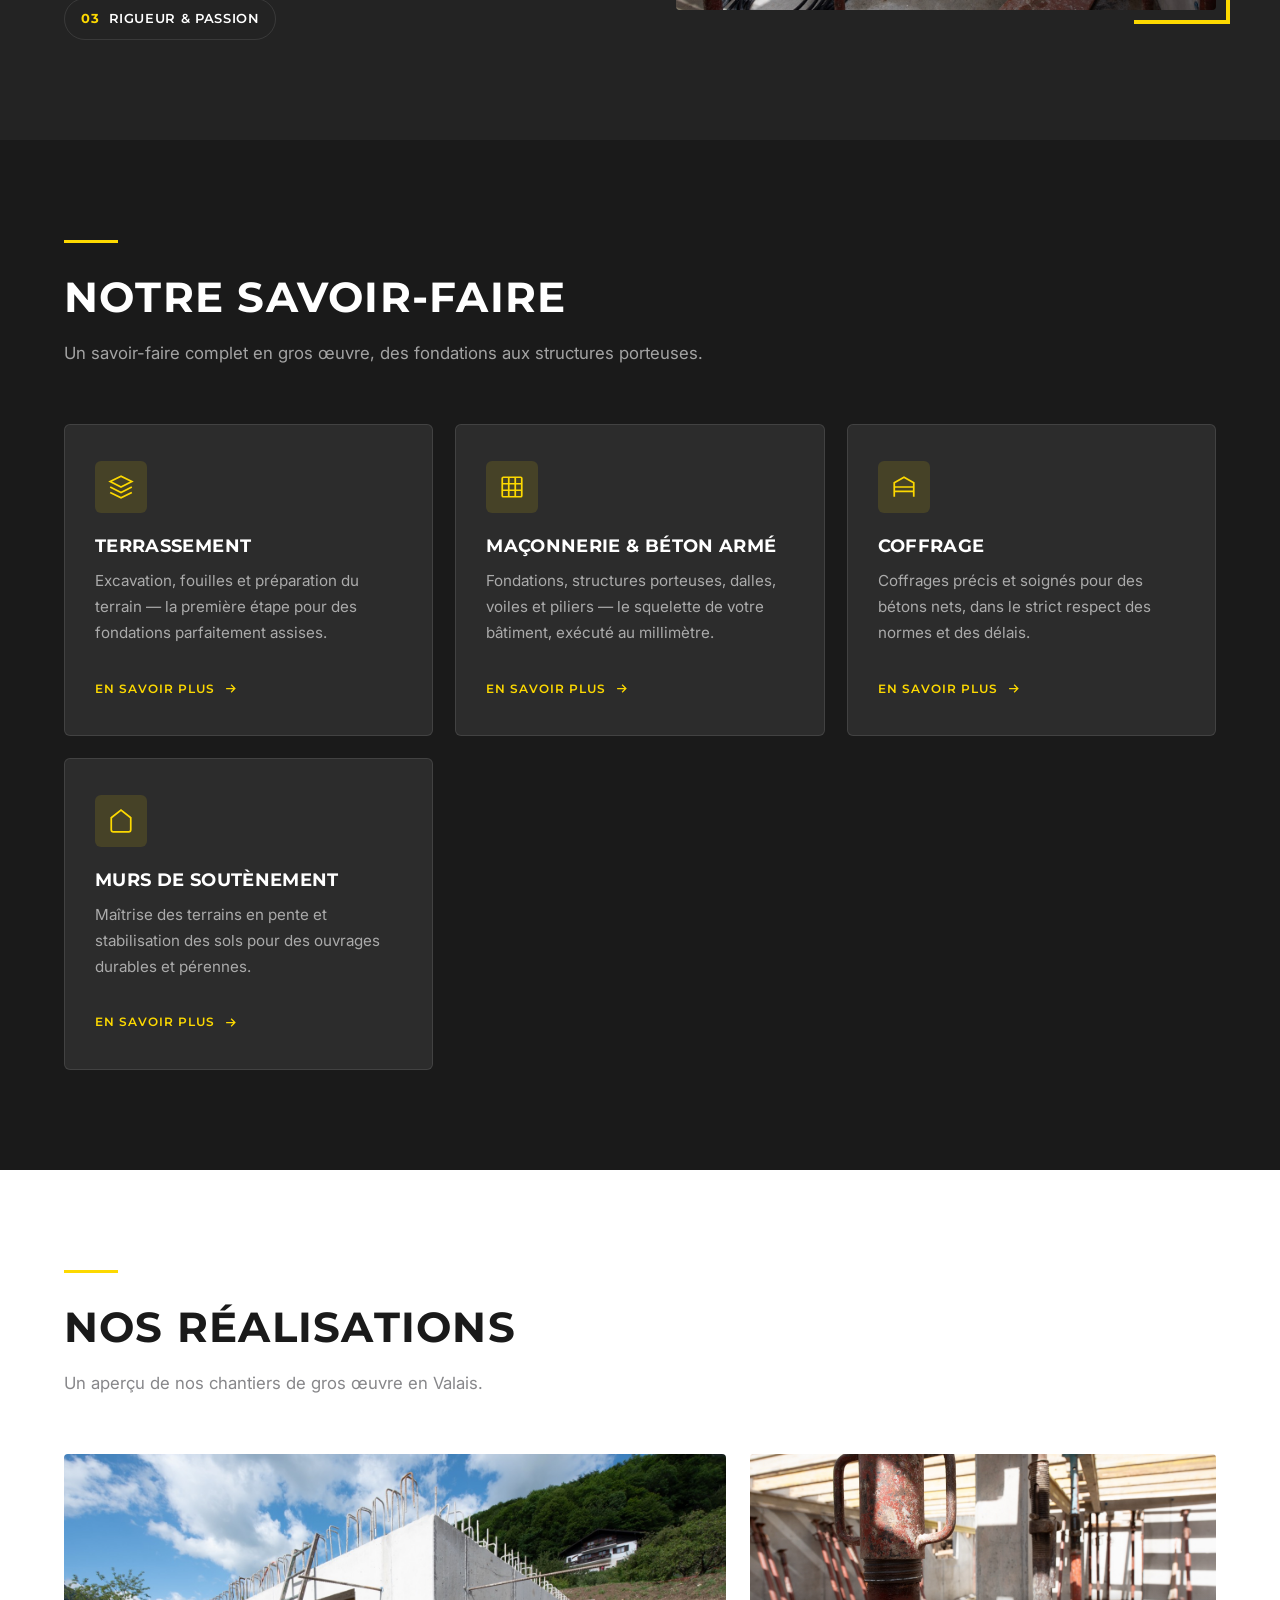
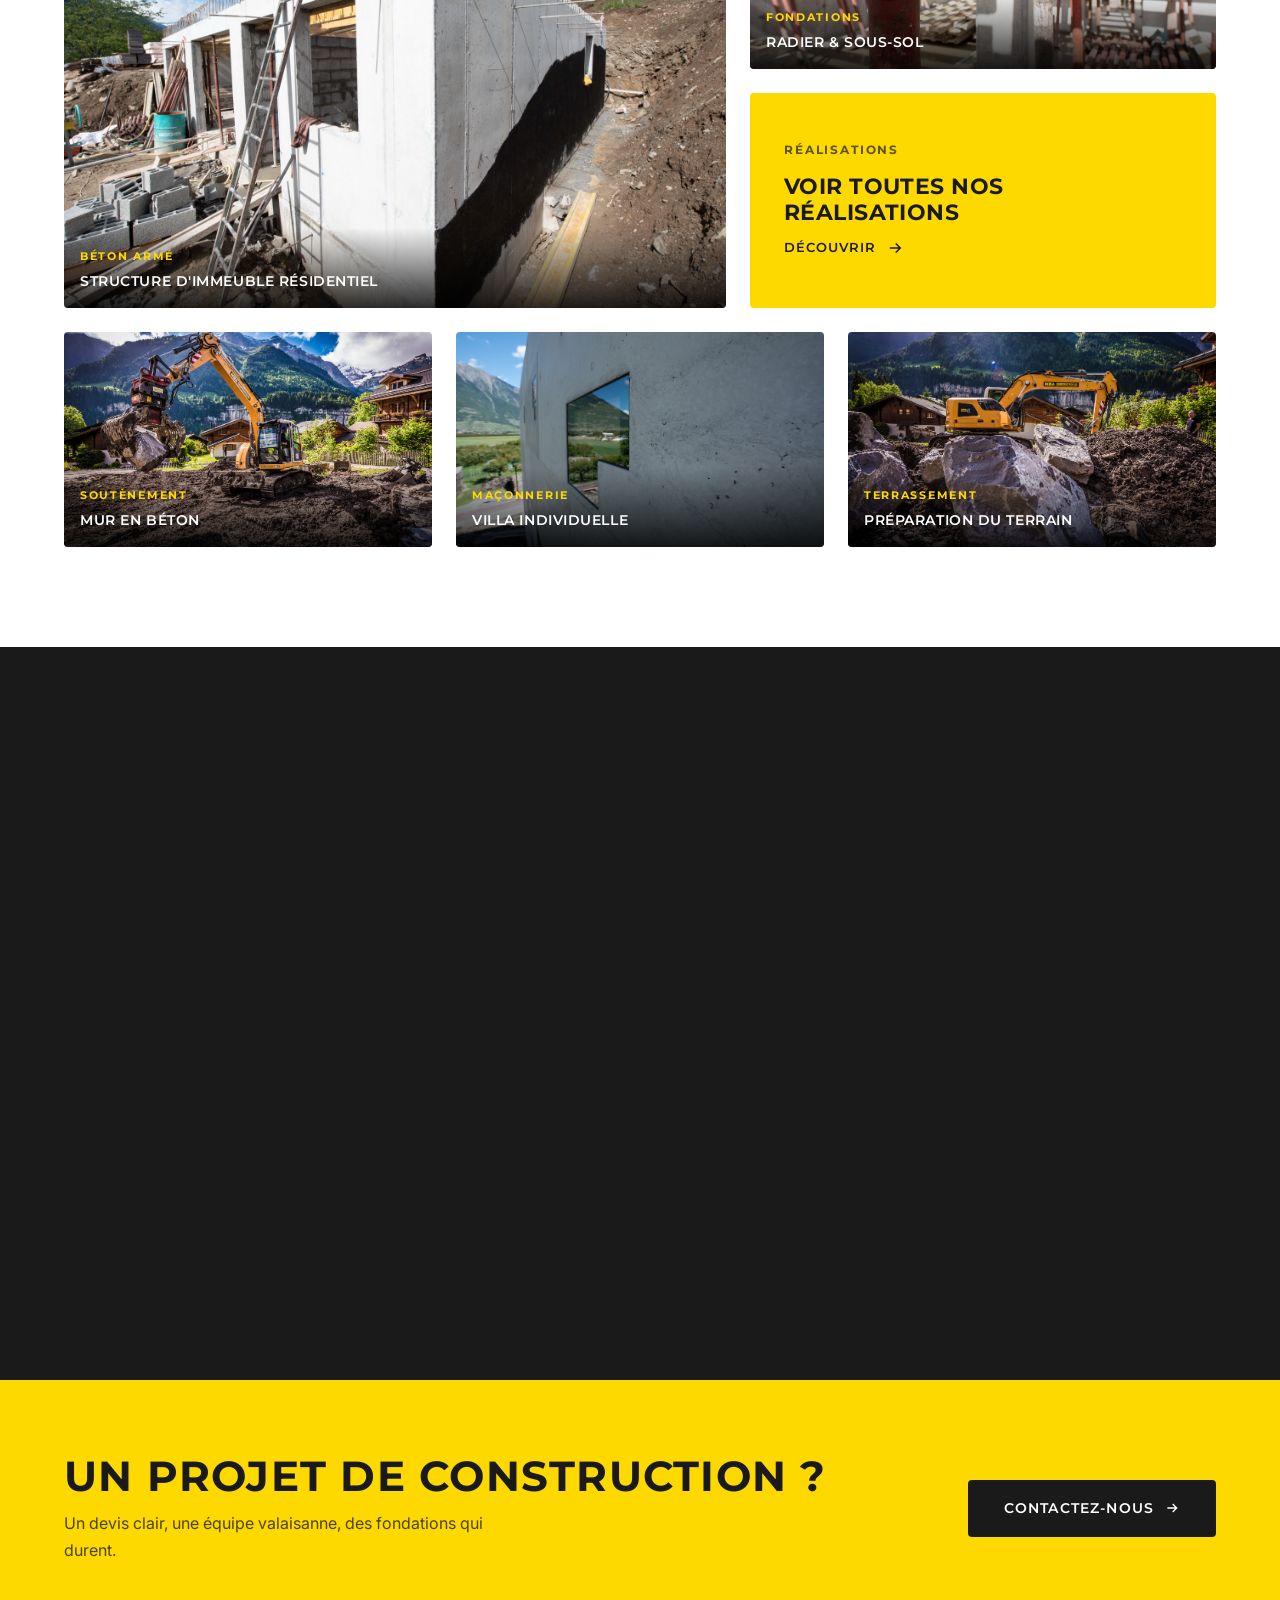
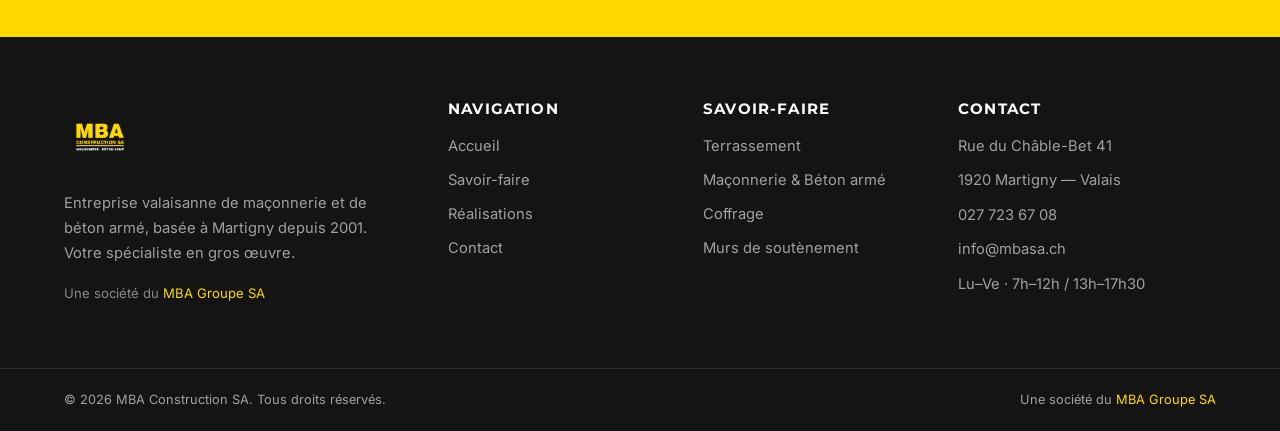
==== commit 4e9cbc8d: "Footer logo agrandi + flèches du groupe en SVG (fin de l'emoji ↗) - Logo MBA Construction du footer " ====
--- a/index.html
+++ b/index.html
@@ -151,23 +151,23 @@
             <a class="group__item group__item--main" href="https://www.mba-groupe.ch/" target="_blank" rel="noopener">
               <img class="glogo" src="images/logo-mba-groupe.png" alt="MBA Groupe SA">
               <div class="gmain-text"><span>Le site du groupe et l'ensemble de nos sociétés</span></div>
-              <span class="arr">Visiter ↗</span>
+              <span class="arr">Visiter <svg viewBox="0 0 24 24" fill="none" stroke="currentColor" stroke-width="2"><path d="M7 17L17 7M17 7H7M17 7v10"/></svg></span>
             </a>
             <a class="group__item" href="https://mbaimmobilier.ch/" target="_blank" rel="noopener">
               <img class="glogo" src="images/logo-mba-immobilier.png" alt="MBA Immobilier SA">
-              <span>Promotion & développement immobilier</span><span class="arr">Visiter ↗</span>
+              <span>Promotion & développement immobilier</span><span class="arr">Visiter <svg viewBox="0 0 24 24" fill="none" stroke="currentColor" stroke-width="2"><path d="M7 17L17 7M17 7H7M17 7v10"/></svg></span>
             </a>
             <a class="group__item" href="https://asvsa.ch/" target="_blank" rel="noopener">
               <img class="glogo" src="images/logo-asv-construction.png" alt="ASV Construction Générale SA">
-              <span>Entreprise générale</span><span class="arr">Visiter ↗</span>
+              <span>Entreprise générale</span><span class="arr">Visiter <svg viewBox="0 0 24 24" fill="none" stroke="currentColor" stroke-width="2"><path d="M7 17L17 7M17 7H7M17 7v10"/></svg></span>
             </a>
             <a class="group__item" href="https://www.mba-groupe.ch/peinture-finitions" target="_blank" rel="noopener">
               <img class="glogo" src="images/logo-asv-color.png" alt="ASV Color SA">
-              <span>Plâtrerie, peinture & finitions</span><span class="arr">Visiter ↗</span>
+              <span>Plâtrerie, peinture & finitions</span><span class="arr">Visiter <svg viewBox="0 0 24 24" fill="none" stroke="currentColor" stroke-width="2"><path d="M7 17L17 7M17 7H7M17 7v10"/></svg></span>
             </a>
             <a class="group__item" href="https://www.asvfenetressa.ch/fr-ch" target="_blank" rel="noopener">
               <img class="glogo" src="images/logo-asv-fenetres.png" alt="ASV Fenêtres et Portes SA">
-              <span>Fenêtres & portes</span><span class="arr">Visiter ↗</span>
+              <span>Fenêtres & portes</span><span class="arr">Visiter <svg viewBox="0 0 24 24" fill="none" stroke="currentColor" stroke-width="2"><path d="M7 17L17 7M17 7H7M17 7v10"/></svg></span>
             </a>
           </div>
         </div>
--- a/css/style.css
+++ b/css/style.css
@@ -223,7 +223,10 @@
 .group__item:hover::before { transform: scaleX(1); }
 .group__item h3 { font-size: 1.02rem; color: var(--black); margin: 0 0 6px; }
 .group__item > span { font-size: 0.86rem; color: var(--gray-metal); line-height: 1.5; }
-.group__item .arr { margin-top: auto; padding-top: 16px; font-family: var(--font-heading); font-weight: 600; font-size: 0.74rem; text-transform: uppercase; letter-spacing: 0.1em; color: var(--gold-mid); }
+.group__item .arr { margin-top: auto; padding-top: 16px; font-family: var(--font-heading); font-weight: 600; font-size: 0.74rem; text-transform: uppercase; letter-spacing: 0.1em; color: var(--gold-mid); display: inline-flex; align-items: center; gap: 7px; }
+.group__item .arr svg { width: 13px; height: 13px; transition: transform var(--transition); }
+.group__item:hover .arr svg { transform: translate(3px, -3px); }
+.group__item--main .arr svg { width: 14px; height: 14px; }
 
 /* Logos des sociétés (transparents, sans fond) — zone de hauteur fixe pour aligner */
 .glogo { height: 50px; width: auto; max-width: 100%; object-fit: contain; object-position: left center; align-self: flex-start; margin-bottom: 18px; }
@@ -268,7 +271,7 @@
 /* ---------- Footer ---------- */
 .site-footer { background: #141414; color: rgba(255,255,255,0.6); padding-top: 64px; }
 .footer-grid { display: grid; grid-template-columns: 1.6fr 1fr 1fr 1.2fr; gap: 40px; padding-bottom: 48px; }
-.footer-brand img { height: 40px; margin-bottom: 18px; }
+.footer-brand img { height: 72px; width: auto; margin-bottom: 18px; }
 .footer-brand p { font-size: 0.92rem; max-width: 34ch; }
 .footer-brand .endorse { margin-top: 14px; font-size: 0.82rem; color: rgba(255,255,255,0.5); }
 .footer-brand .endorse a { color: var(--yellow); }
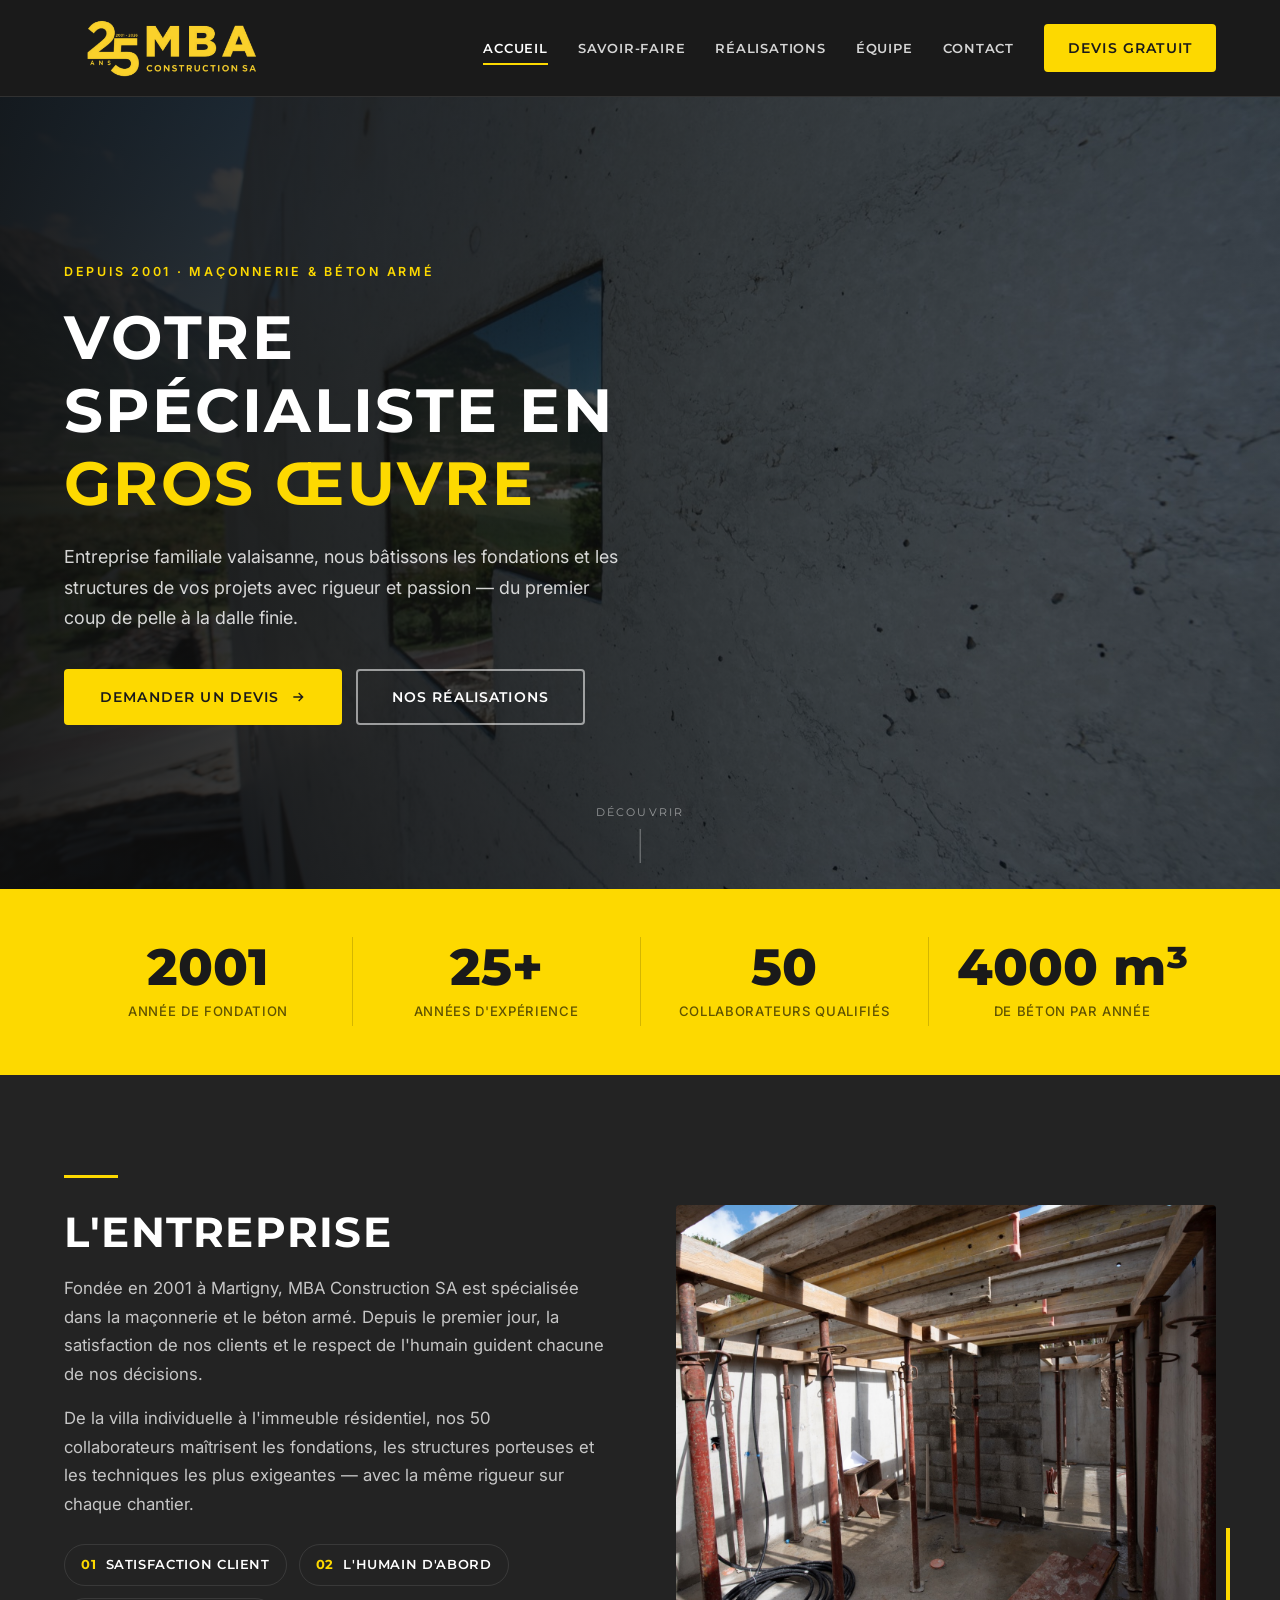
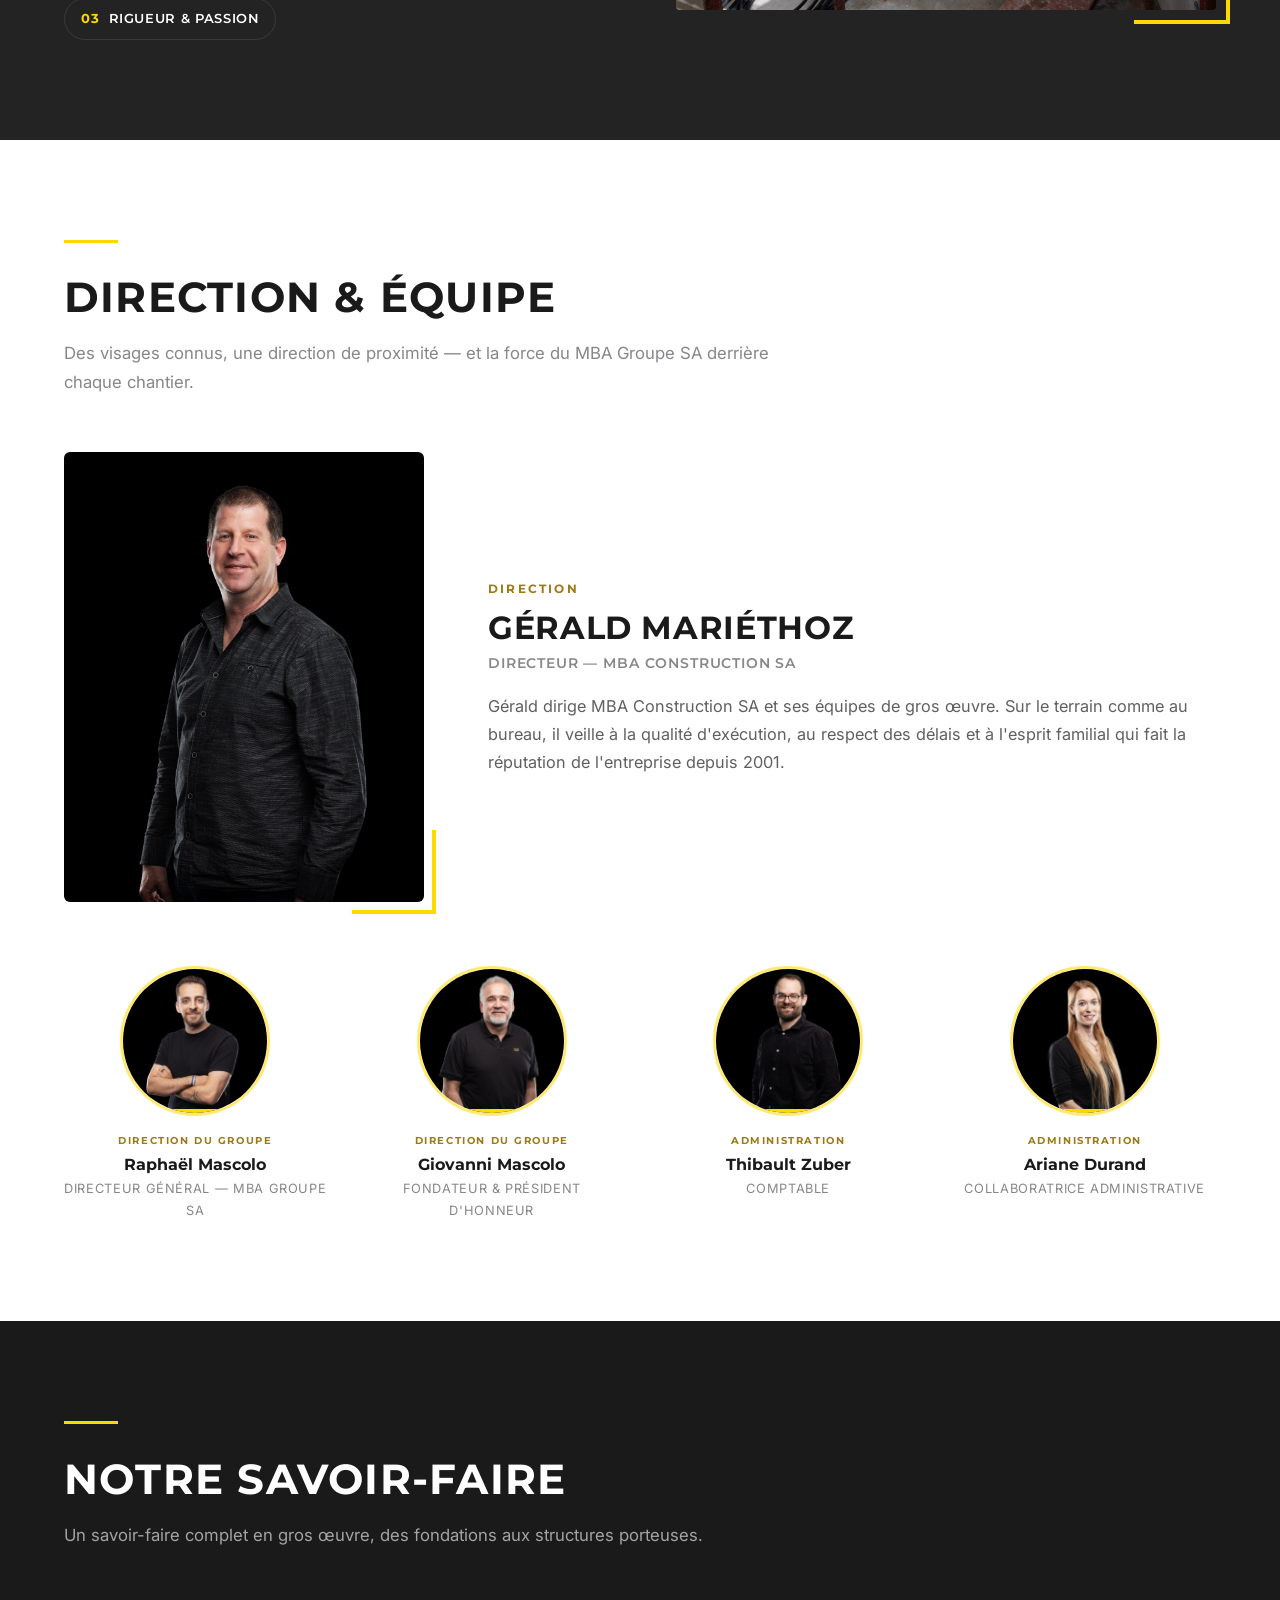
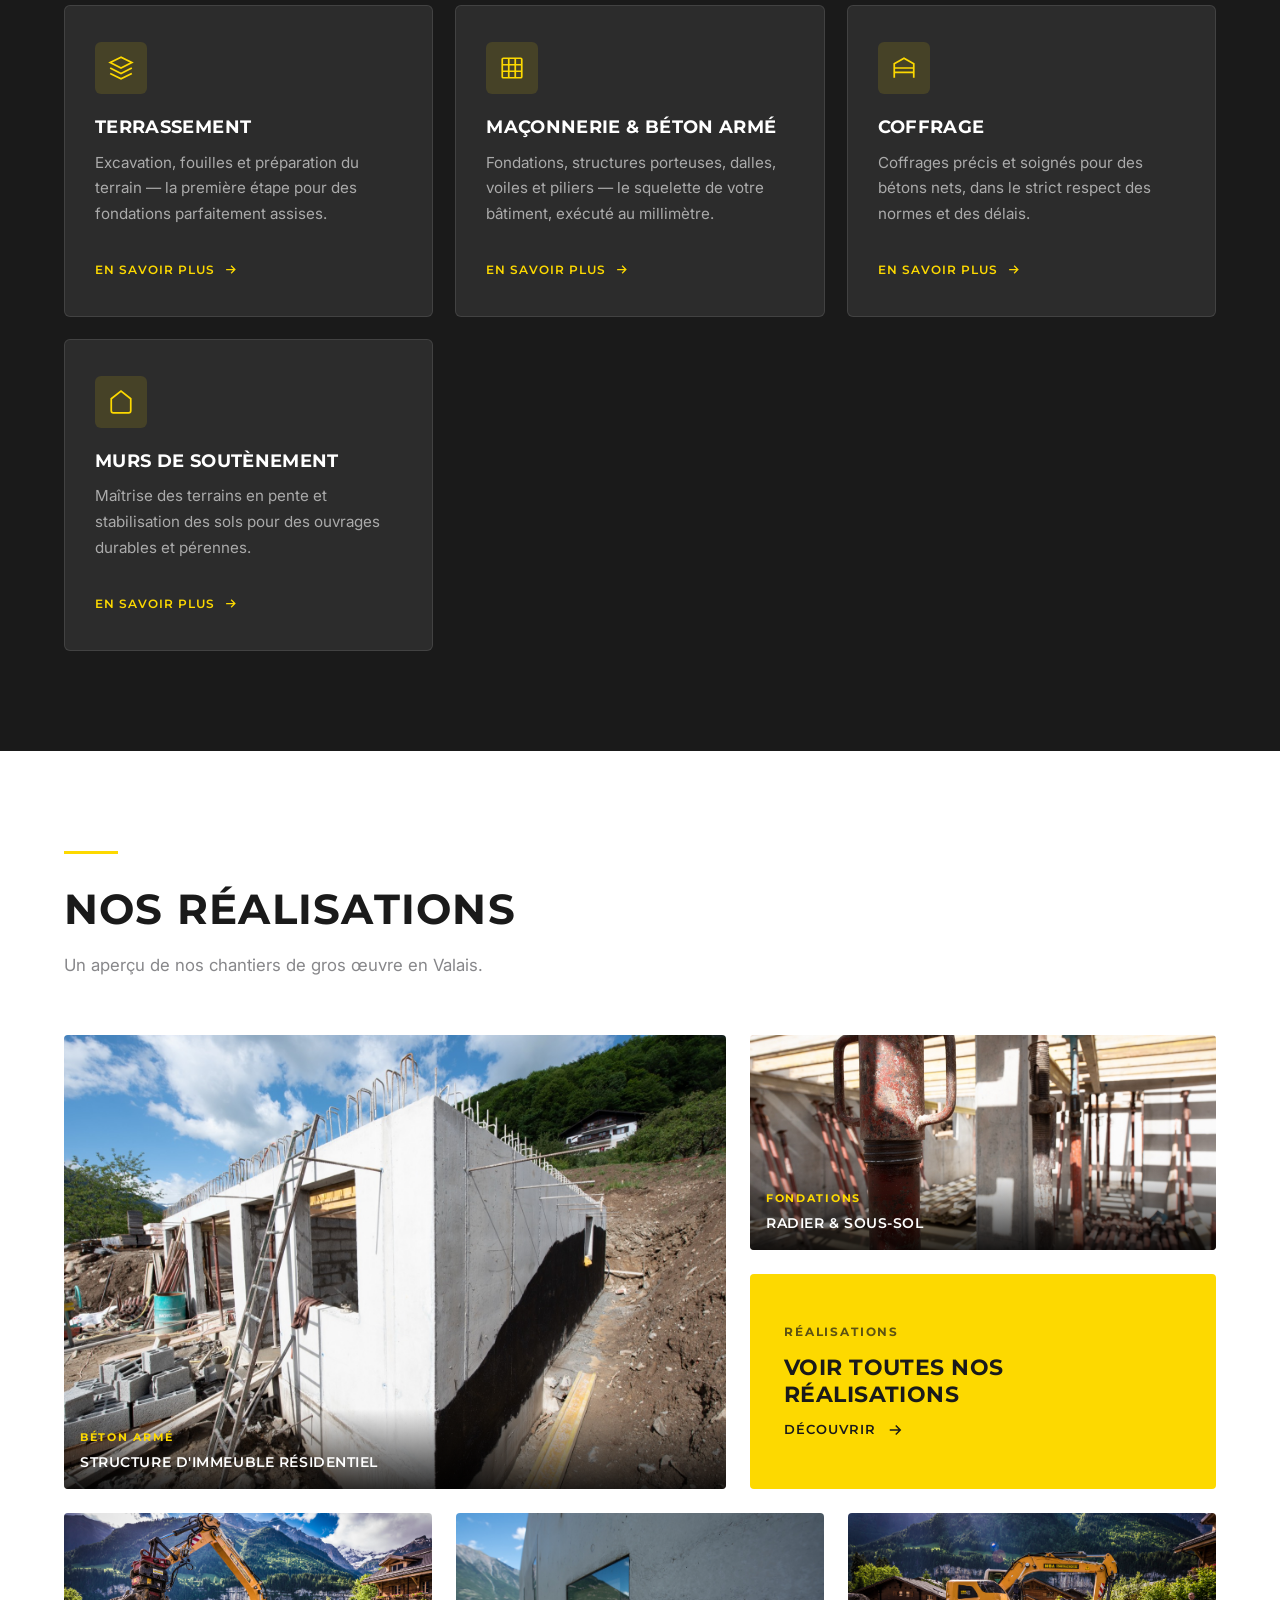
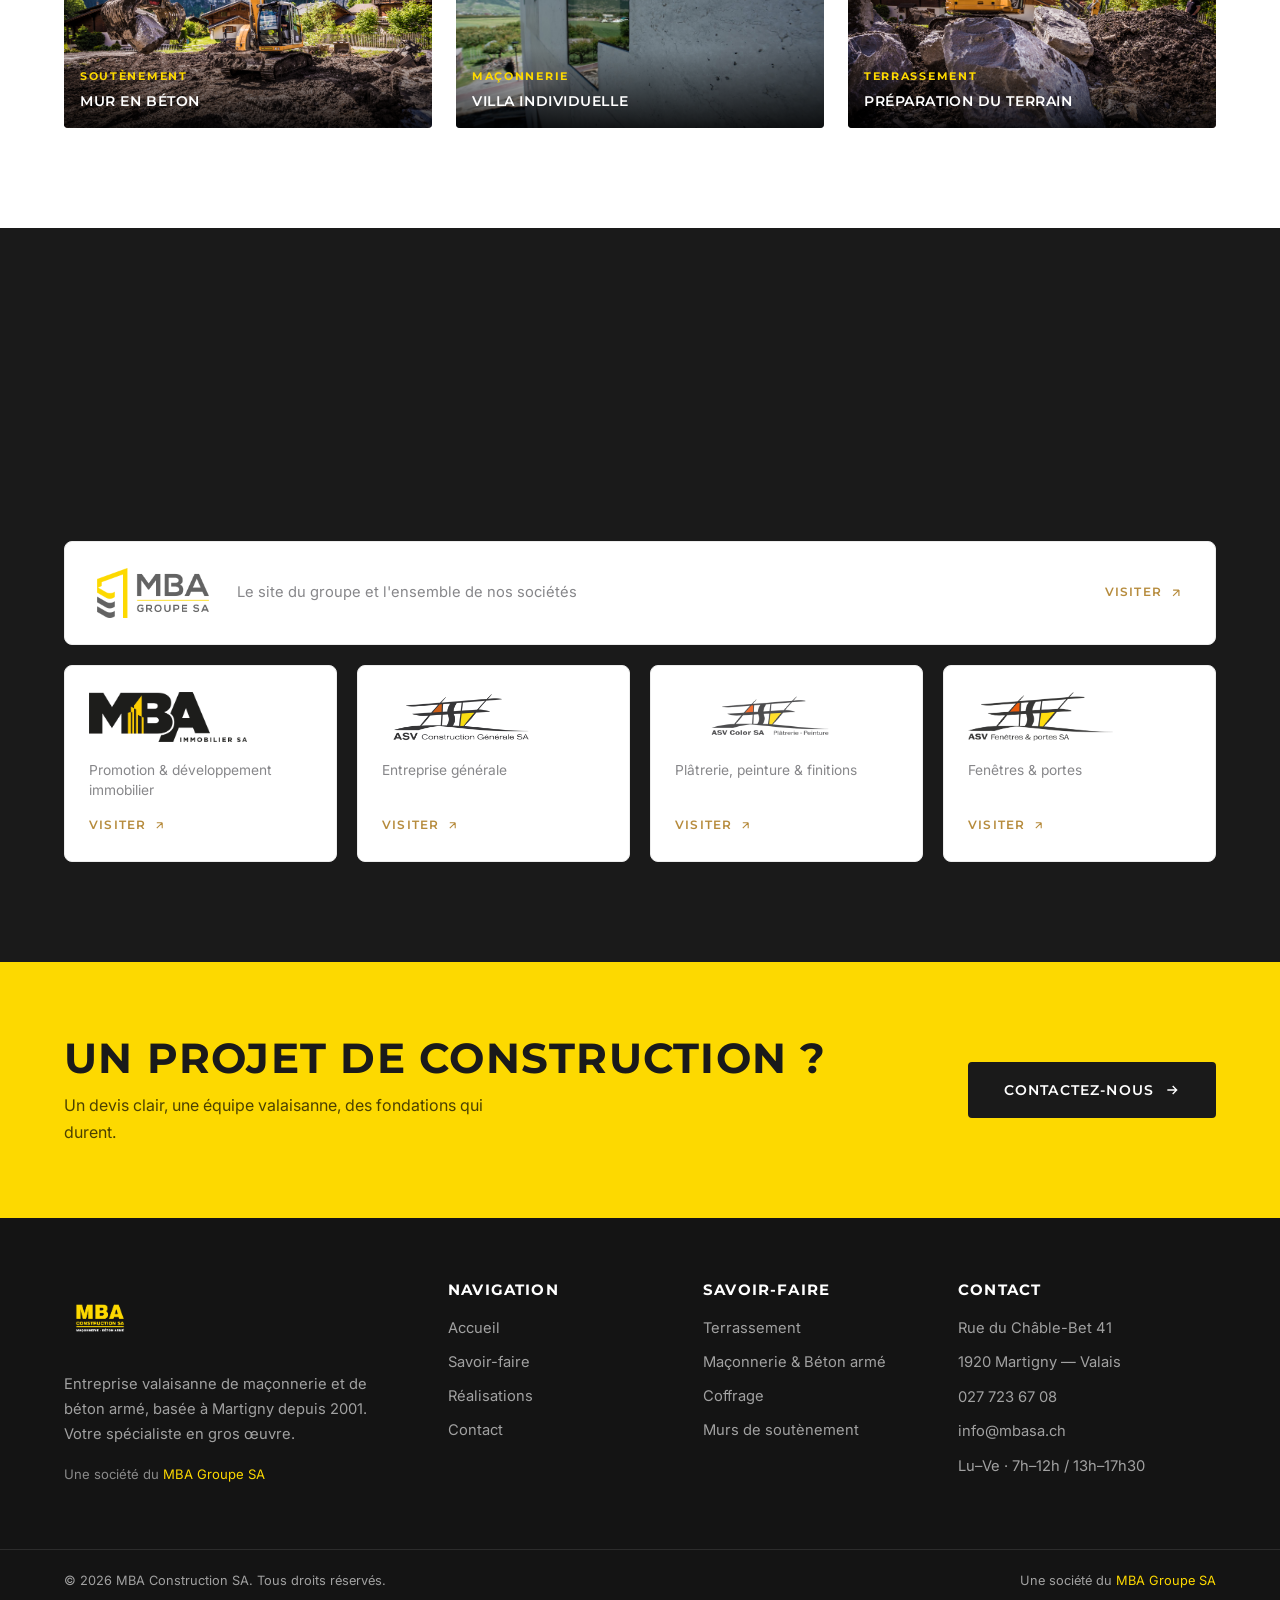
==== commit fde99920: "Section Direction & équipe (Gérald + direction du groupe + administration), lien Équipe dans la nav," ====
--- a/index.html
+++ b/index.html
@@ -5,7 +5,7 @@
   <meta name="viewport" content="width=device-width, initial-scale=1.0">
   <title>MBA Construction SA — Votre spécialiste en gros œuvre · Martigny</title>
   <meta name="description" content="MBA Construction SA, entreprise valaisanne de maçonnerie et de béton armé depuis 2001. Terrassement, maçonnerie, béton armé, coffrage et murs de soutènement à Martigny. Une société du MBA Groupe SA.">
-  <link rel="icon" type="image/svg+xml" href="images/favicon.svg">
+  <link rel="icon" type="image/png" href="images/favicon.png">
   <link rel="preconnect" href="https://fonts.googleapis.com">
   <link rel="preconnect" href="https://fonts.gstatic.com" crossorigin>
   <link href="https://fonts.googleapis.com/css2?family=Inter:wght@300;400;500;600&family=Montserrat:wght@500;600;700;800&display=swap" rel="stylesheet">
@@ -22,6 +22,7 @@
         <a href="index.html" class="nav-link active">Accueil</a>
         <a href="savoir-faire.html" class="nav-link">Savoir-faire</a>
         <a href="realisations.html" class="nav-link">Réalisations</a>
+        <a href="#equipe" class="nav-link">Équipe</a>
         <a href="contact.html" class="nav-link">Contact</a>
         <a href="contact.html" class="btn btn-primary nav-cta">Devis gratuit</a>
       </nav>
@@ -77,6 +78,52 @@
       </div>
     </section>
 
+    <!-- Direction & équipe -->
+    <section class="section team" id="equipe" style="scroll-margin-top:90px;">
+      <div class="container">
+        <div class="section-head reveal">
+          <span class="accent-line"></span>
+          <h2>Direction &amp; équipe</h2>
+          <p class="section-head__sub">Des visages connus, une direction de proximité — et la force du MBA Groupe SA derrière chaque chantier.</p>
+        </div>
+        <div class="team-lead reveal">
+          <div class="team-lead__photo"><img src="images/gerald.jpg" alt="Gérald Mariéthoz, Directeur de MBA Construction SA"></div>
+          <div>
+            <span class="team-lead__kicker">Direction</span>
+            <h3>Gérald Mariéthoz</h3>
+            <p class="team-lead__role">Directeur — MBA Construction SA</p>
+            <p class="team-lead__text">Gérald dirige MBA Construction SA et ses équipes de gros œuvre. Sur le terrain comme au bureau, il veille à la qualité d'exécution, au respect des délais et à l'esprit familial qui fait la réputation de l'entreprise depuis 2001.</p>
+          </div>
+        </div>
+        <div class="team-grid reveal">
+          <div class="team-member">
+            <div class="team-member__photo"><img src="images/raphael.jpg" alt="Raphaël Mascolo"></div>
+            <span class="team-member__k">Direction du groupe</span>
+            <h3>Raphaël Mascolo</h3>
+            <p>Directeur Général — MBA Groupe SA</p>
+          </div>
+          <div class="team-member">
+            <div class="team-member__photo"><img src="images/giovanni.jpg" alt="Giovanni Mascolo"></div>
+            <span class="team-member__k">Direction du groupe</span>
+            <h3>Giovanni Mascolo</h3>
+            <p>Fondateur &amp; Président d'honneur</p>
+          </div>
+          <div class="team-member">
+            <div class="team-member__photo"><img src="images/thibault.jpg" alt="Thibault Zuber"></div>
+            <span class="team-member__k">Administration</span>
+            <h3>Thibault Zuber</h3>
+            <p>Comptable</p>
+          </div>
+          <div class="team-member">
+            <div class="team-member__photo"><img src="images/ariane.jpg" alt="Ariane Durand"></div>
+            <span class="team-member__k">Administration</span>
+            <h3>Ariane Durand</h3>
+            <p>Collaboratrice administrative</p>
+          </div>
+        </div>
+      </div>
+    </section>
+
     <!-- Savoir-faire (cartes béton) -->
     <section class="section section--dark">
       <div class="container">
--- a/css/style.css
+++ b/css/style.css
@@ -292,8 +292,8 @@
   .feature:nth-child(even) .split__media { order: 0; }
   .contact-grid { grid-template-columns: 1fr; }
 }
-/* Navigation : menu hamburger dès l'iPad (≤1024) pour éviter tout débordement */
-@media (max-width: 1024px) {
+/* Navigation : menu hamburger ≤1080 (logo large + 5 liens + CTA ne tiennent plus en dessous) */
+@media (max-width: 1080px) {
   .menu-toggle { display: flex; }
   .main-nav { position: fixed; inset: 0 0 0 auto; width: min(82vw, 320px); background: var(--black); flex-direction: column; align-items: flex-start; justify-content: center; gap: 26px; padding: 40px; transform: translateX(100%); transition: transform var(--transition); border-left: 1px solid var(--concrete-line); z-index: 1001; overflow-y: auto; }
   .main-nav.open { transform: none; }
@@ -353,3 +353,26 @@
   .lightbox__next { right: 8px; }
   .lightbox__img { max-height: 72vh; }
 }
+
+/* ---------- Direction & équipe (composant commun aux sites du groupe,
+   décliné ici en clair + jaune MBA) ---------- */
+.team-lead { display: grid; grid-template-columns: minmax(240px, 360px) 1fr; gap: clamp(32px, 5vw, 64px); align-items: center; margin-bottom: clamp(44px, 6vw, 64px); }
+.team-lead__photo { position: relative; }
+.team-lead__photo img { width: 100%; aspect-ratio: 4/5; object-fit: cover; object-position: center 15%; border-radius: 6px; }
+.team-lead__photo::after { content: ''; position: absolute; right: -12px; bottom: -12px; width: 84px; height: 84px; border-right: 4px solid var(--yellow); border-bottom: 4px solid var(--yellow); }
+.team-lead__kicker { font-family: var(--font-heading); font-size: 0.76rem; font-weight: 700; text-transform: uppercase; letter-spacing: 0.18em; color: var(--gold-dark); display: block; margin-bottom: 10px; }
+.team-lead h3 { font-size: clamp(1.5rem, 2.6vw, 2rem); text-transform: uppercase; letter-spacing: 0.02em; margin-bottom: 4px; }
+.team-lead__role { font-family: var(--font-heading); font-weight: 600; font-size: 0.88rem; text-transform: uppercase; letter-spacing: 0.06em; color: var(--gray-metal); margin-bottom: 1.1rem; }
+.team-lead__text { font-size: 1.02rem; color: var(--gray-dark); margin: 0; }
+.team-grid { display: grid; grid-template-columns: repeat(auto-fit, minmax(200px, 1fr)); gap: 34px; }
+.team-member { text-align: center; }
+.team-member__photo { width: 150px; height: 150px; border-radius: 50%; margin: 0 auto 16px; position: relative; overflow: hidden; border: 3px solid rgba(253,217,0,0.55); }
+.team-member__photo img { width: 100%; height: 100%; object-fit: cover; object-position: center 20%; }
+.team-member__photo::after { content: ''; position: absolute; bottom: 0; left: 0; right: 0; height: 4px; background: var(--yellow); }
+.team-member__k { display: block; font-family: var(--font-heading); font-size: 0.62rem; font-weight: 700; text-transform: uppercase; letter-spacing: 0.16em; color: var(--gold-dark); margin-bottom: 6px; }
+.team-member h3 { font-size: 1.02rem; margin-bottom: 3px; }
+.team-member p { font-size: 0.8rem; color: var(--gray-metal); text-transform: uppercase; letter-spacing: 0.05em; margin: 0; }
+@media (max-width: 820px) {
+  .team-lead { grid-template-columns: 1fr; }
+  .team-lead__photo { max-width: 320px; }
+}
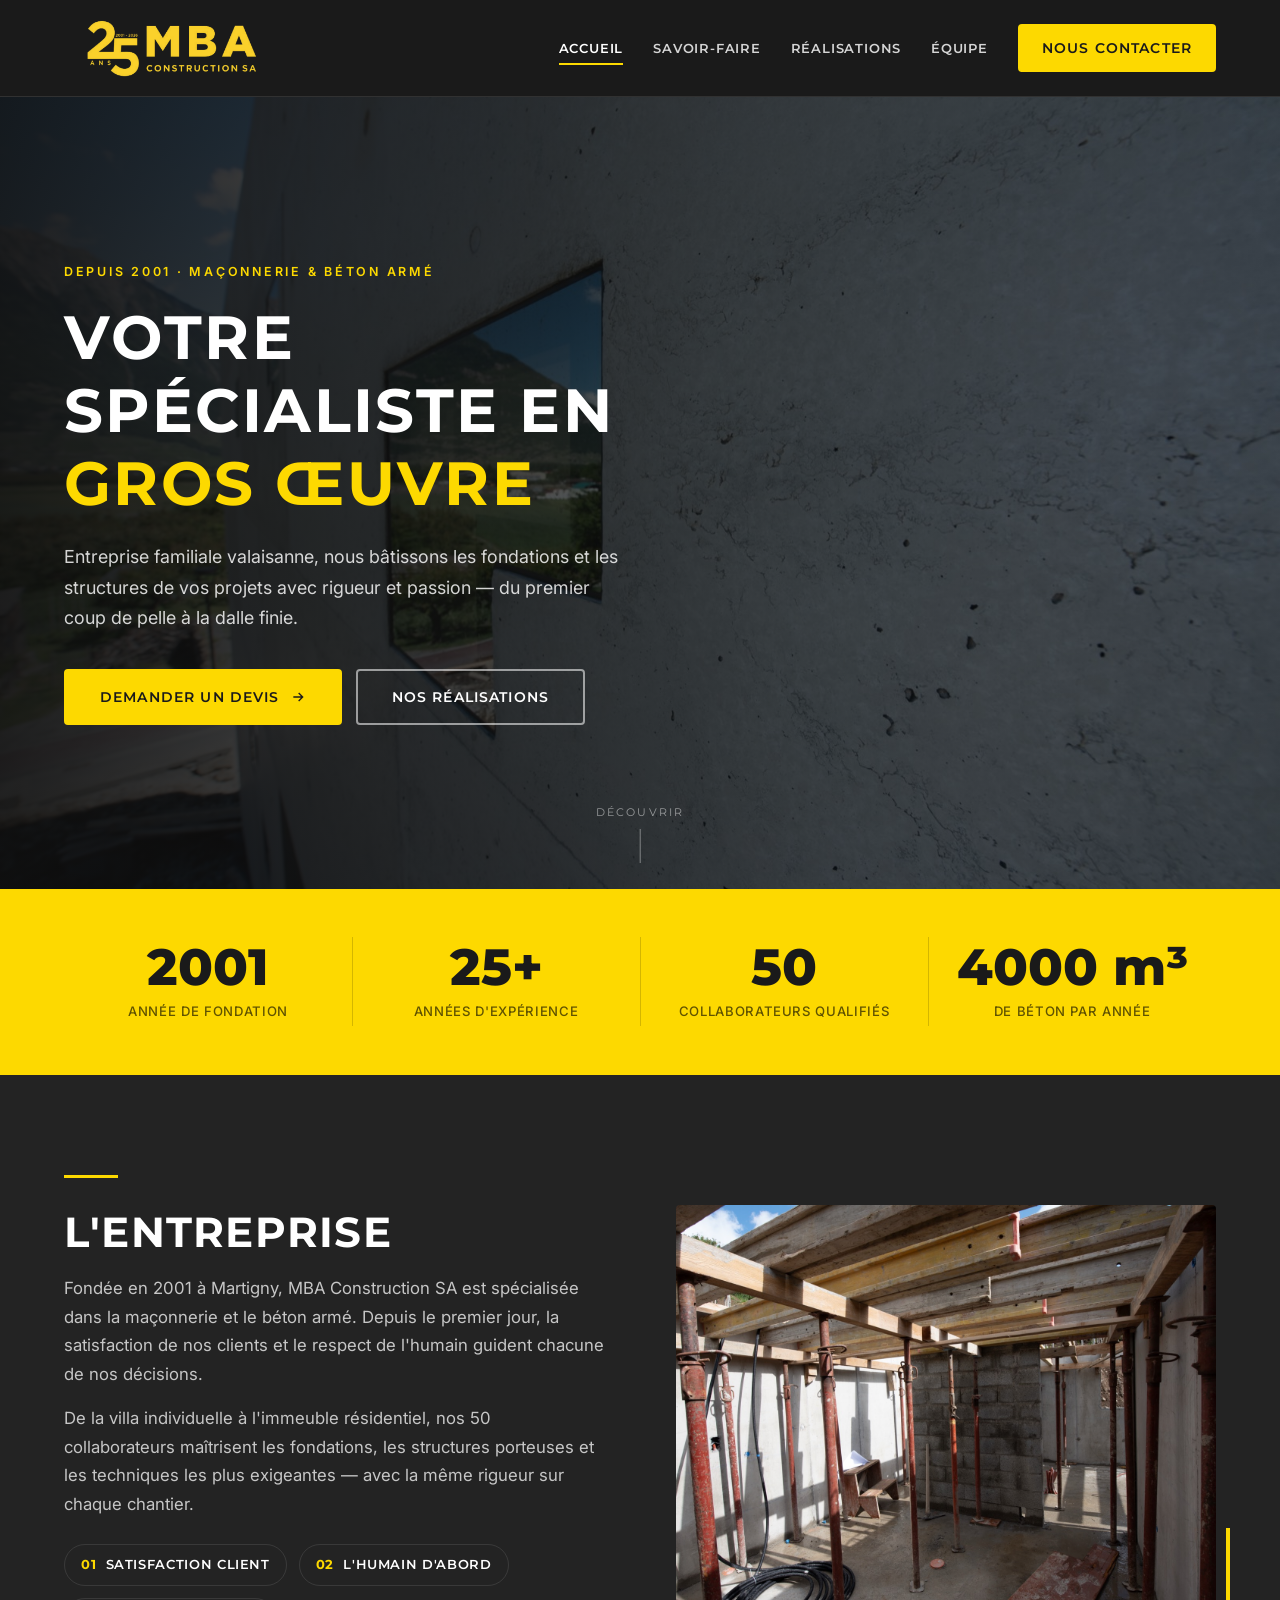
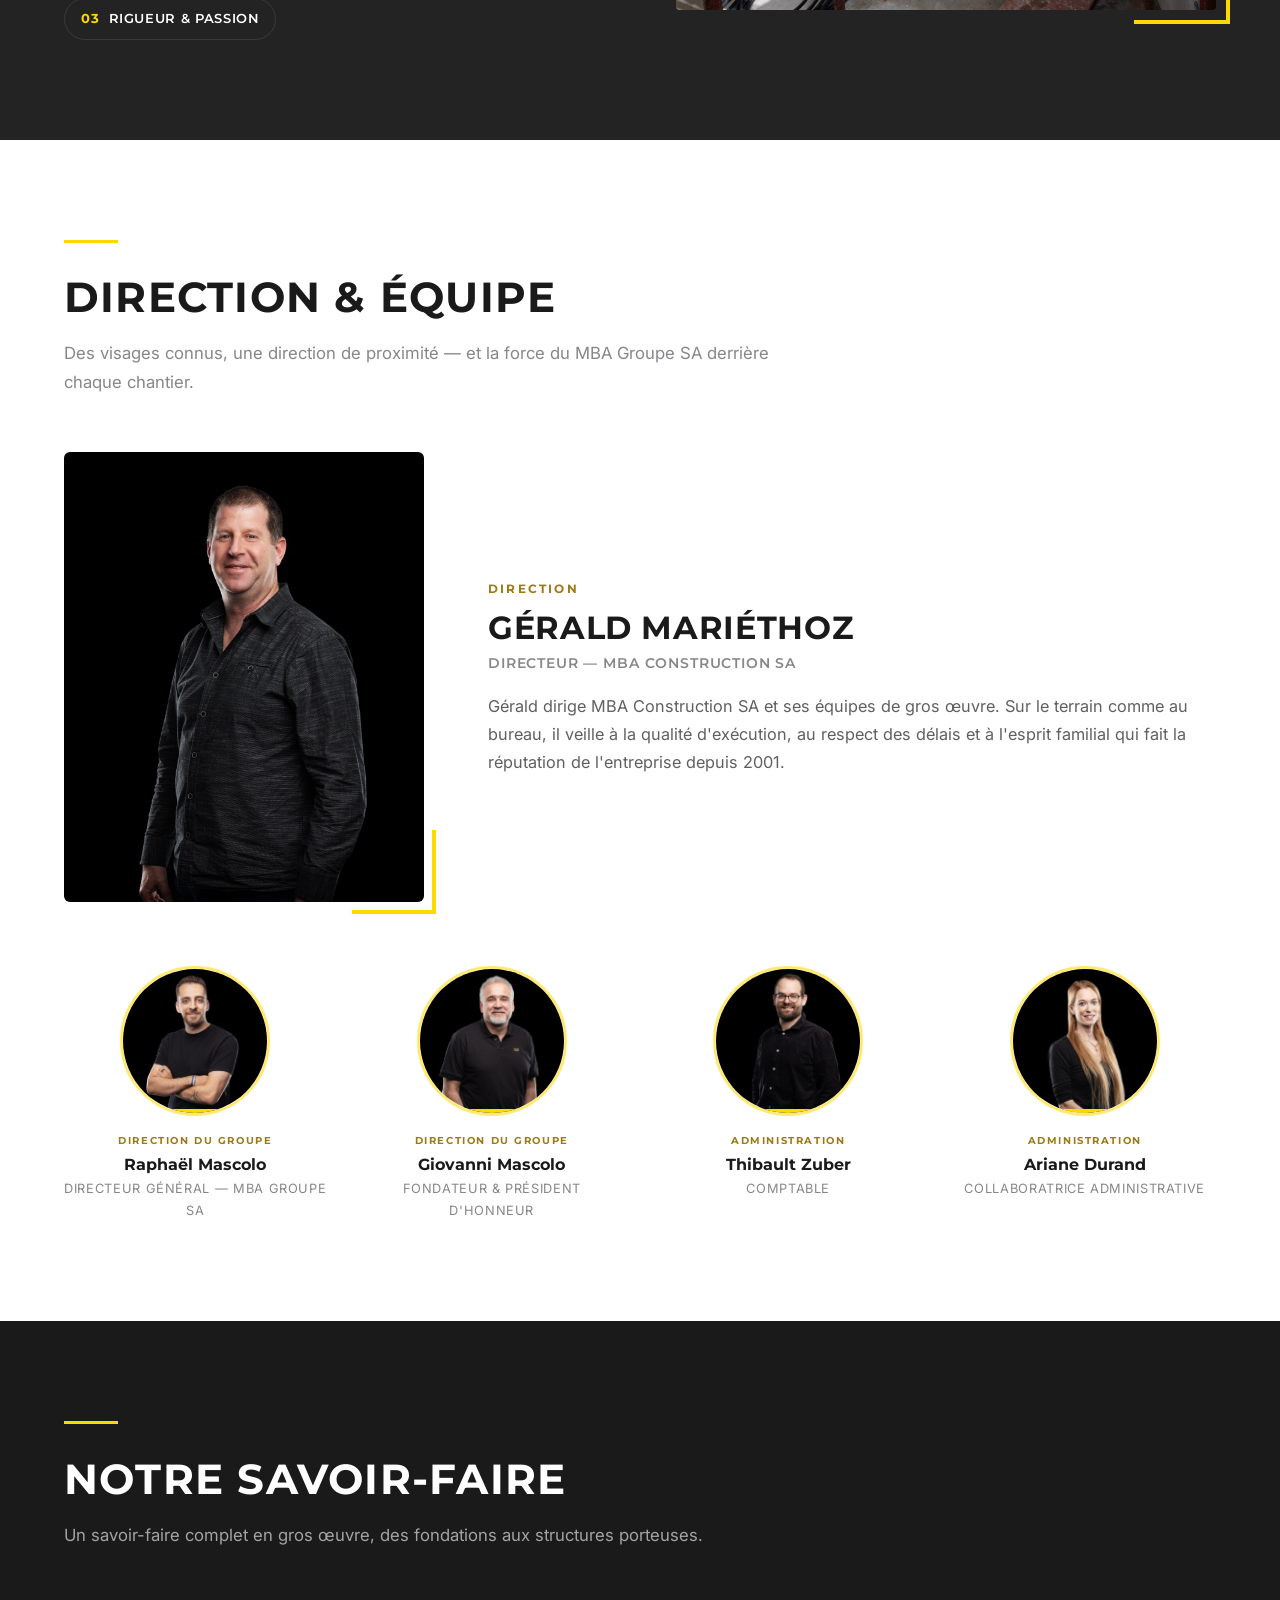
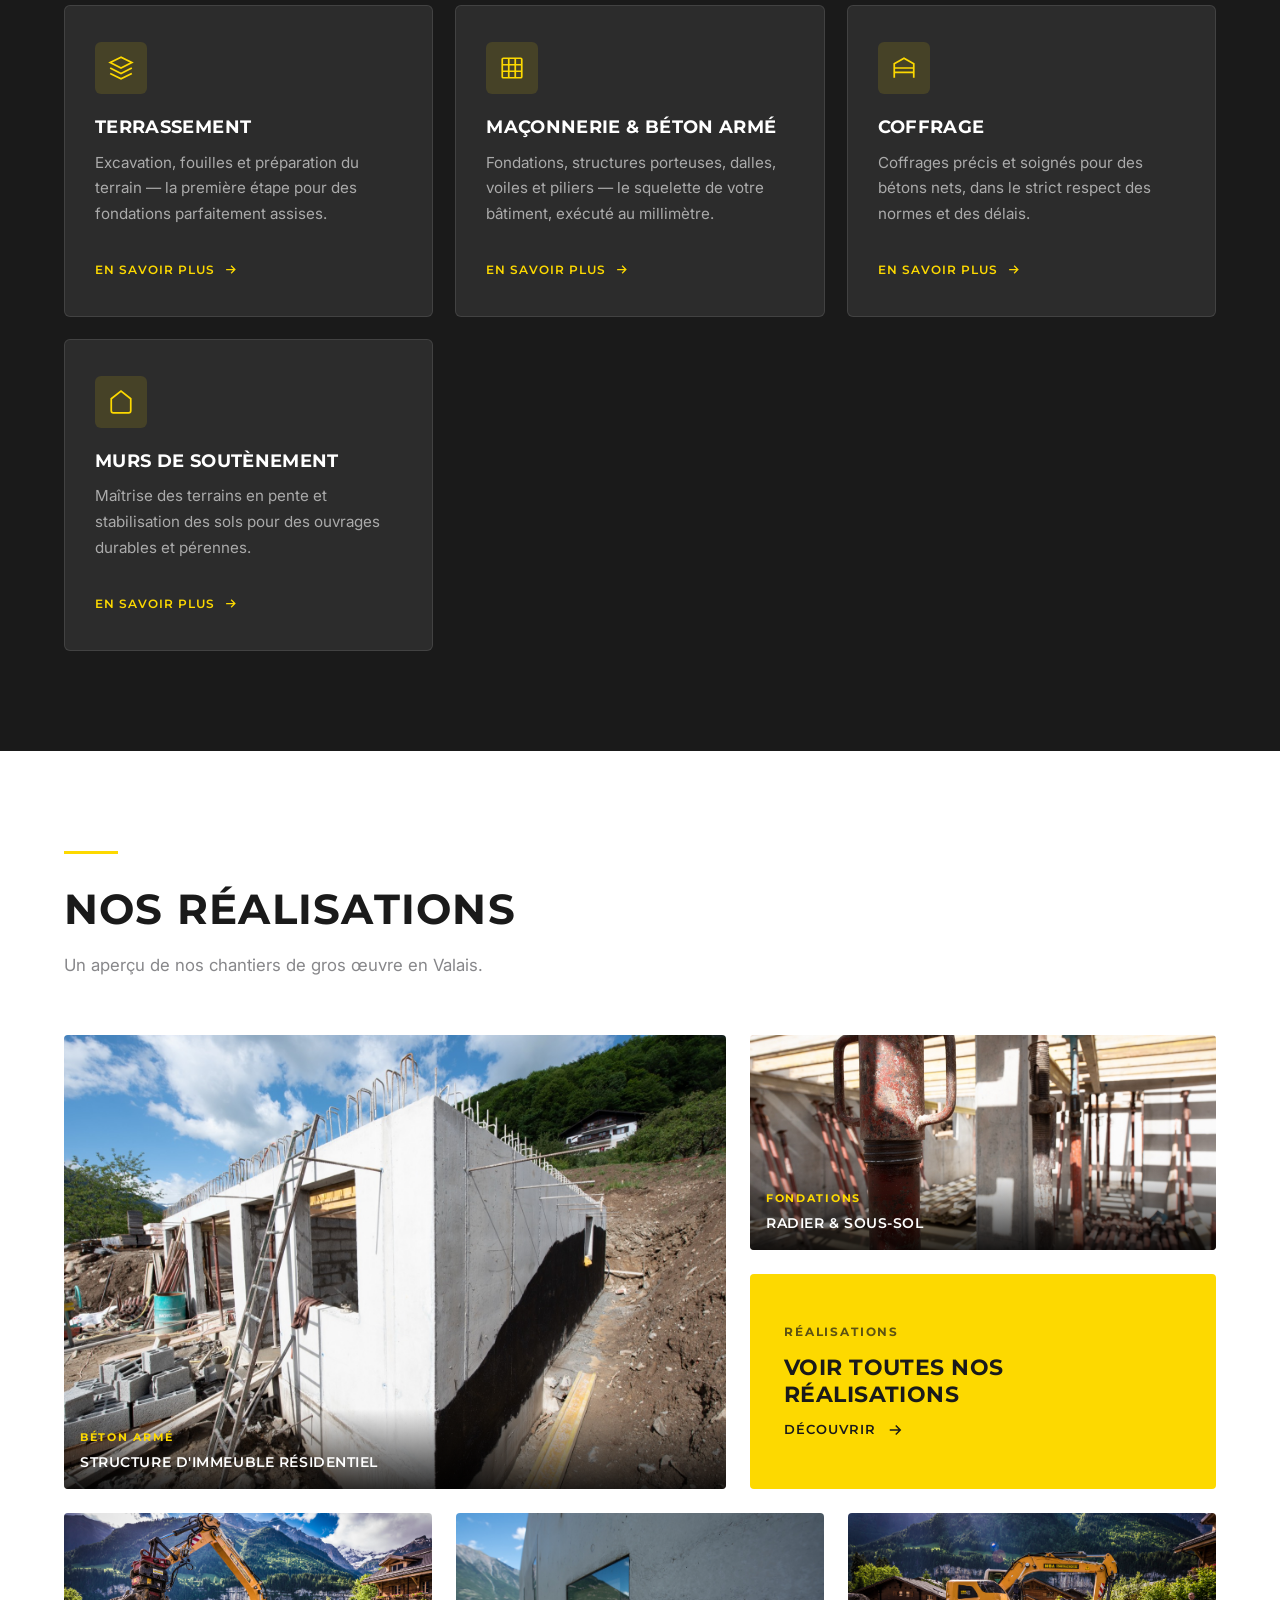
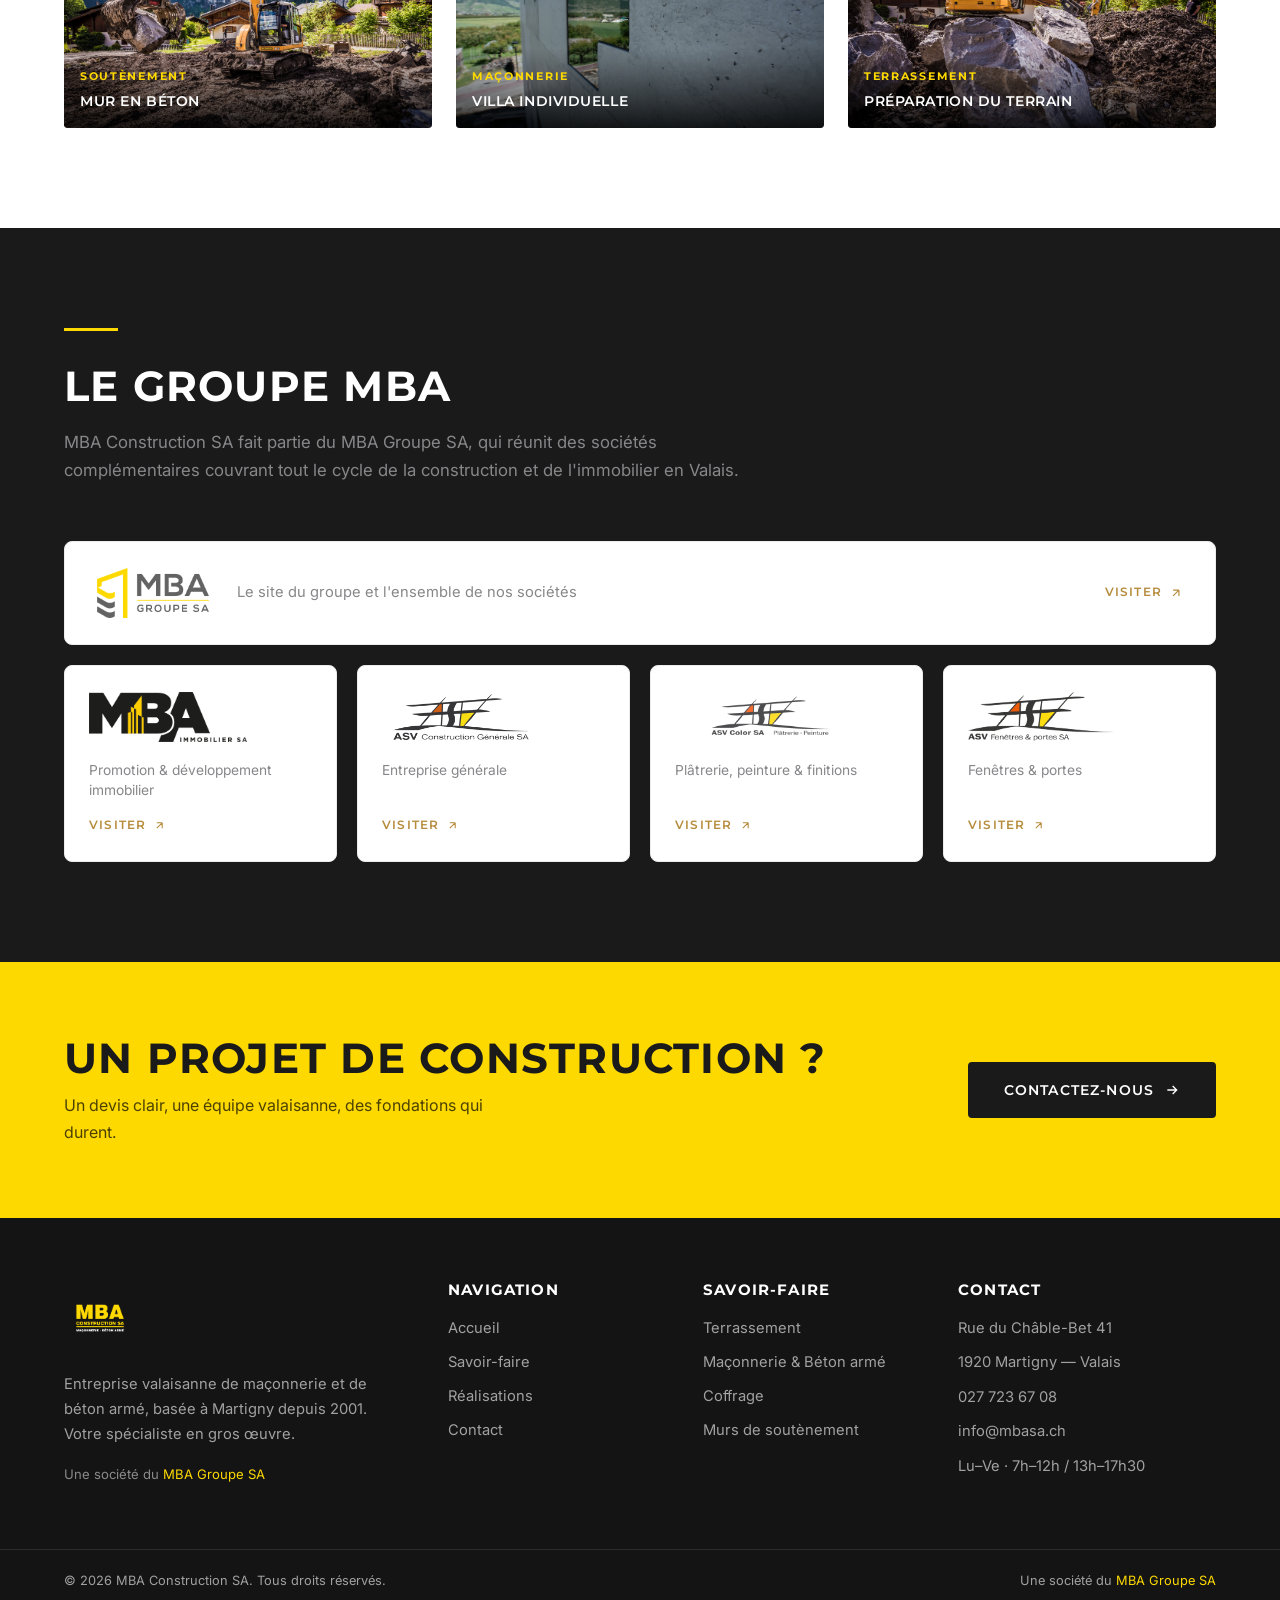
==== commit 61fc1f7e: "Nav : bouton « Nous contacter » (au lieu de « Devis gratuit »), suppression du lien Contact de la na" ====
--- a/index.html
+++ b/index.html
@@ -23,8 +23,7 @@
         <a href="savoir-faire.html" class="nav-link">Savoir-faire</a>
         <a href="realisations.html" class="nav-link">Réalisations</a>
         <a href="#equipe" class="nav-link">Équipe</a>
-        <a href="contact.html" class="nav-link">Contact</a>
-        <a href="contact.html" class="btn btn-primary nav-cta">Devis gratuit</a>
+        <a href="contact.html" class="btn btn-primary nav-cta">Nous contacter</a>
       </nav>
     </div>
   </header>
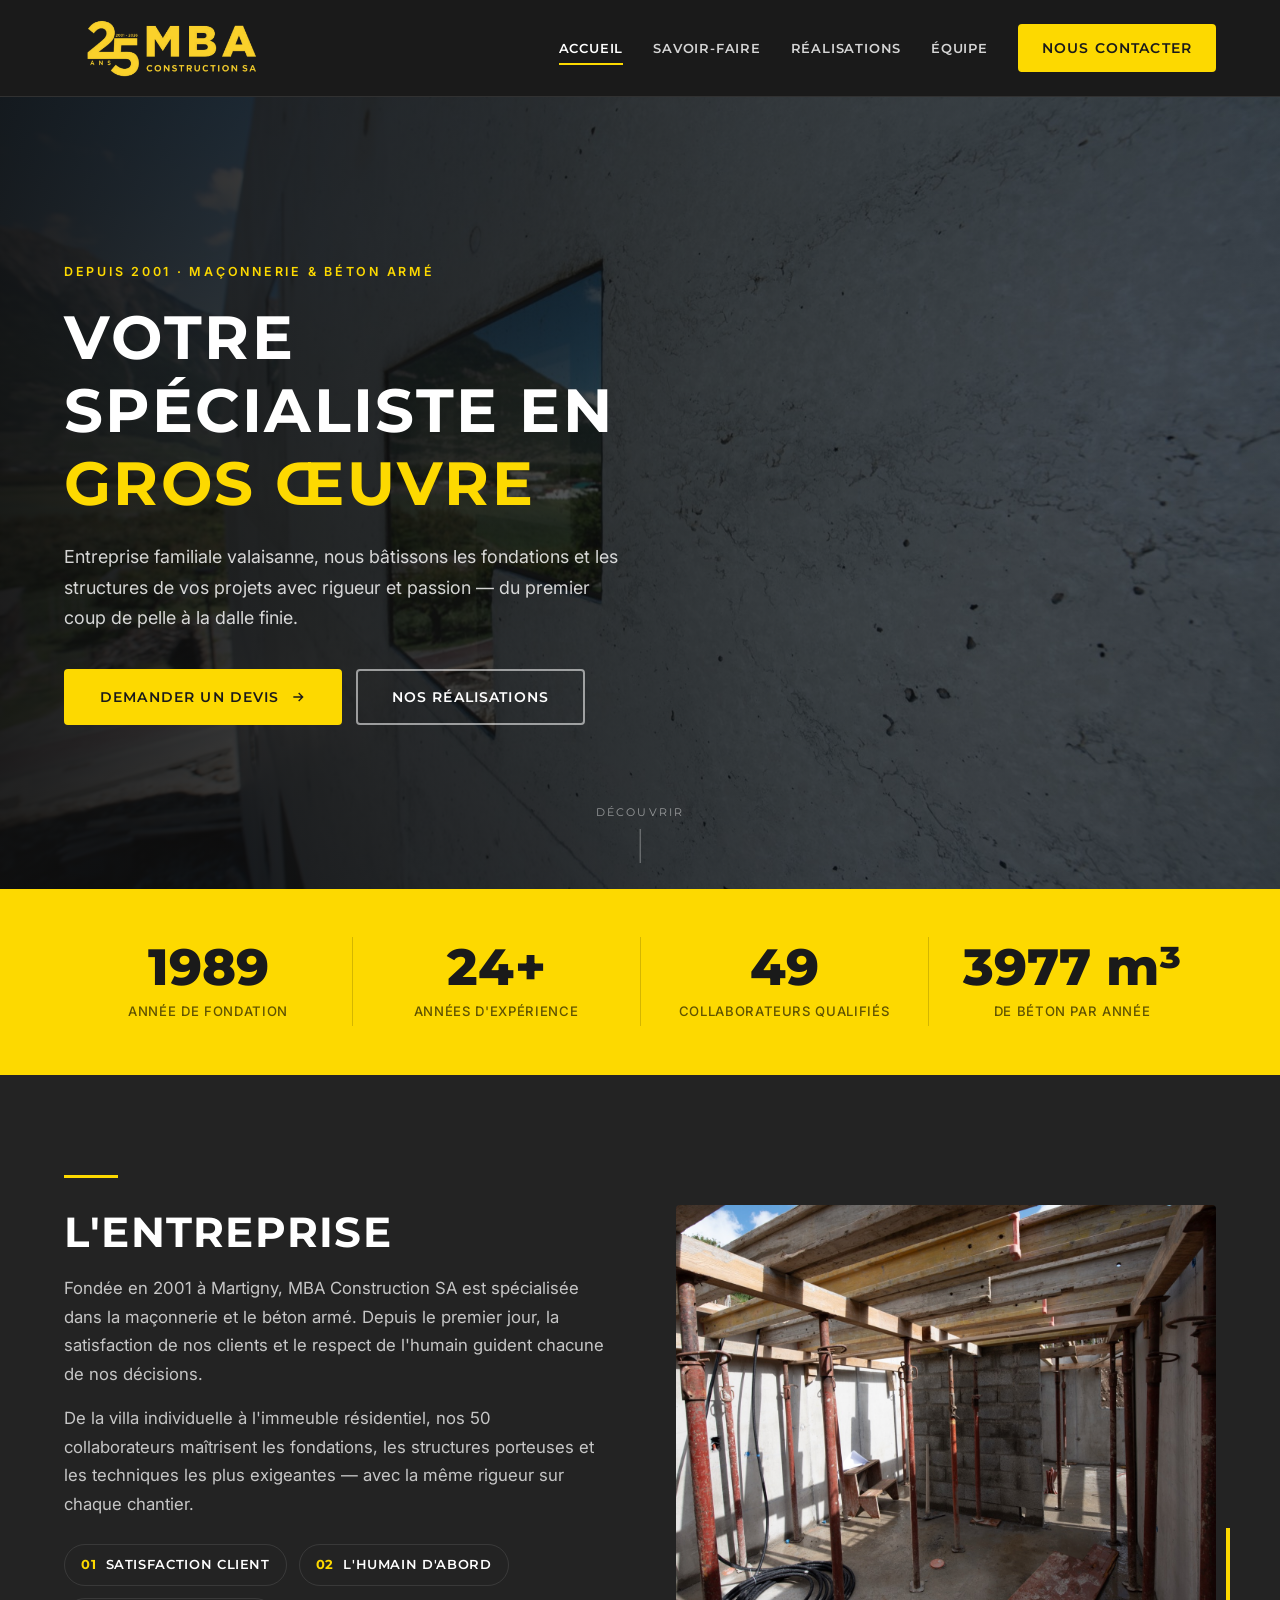
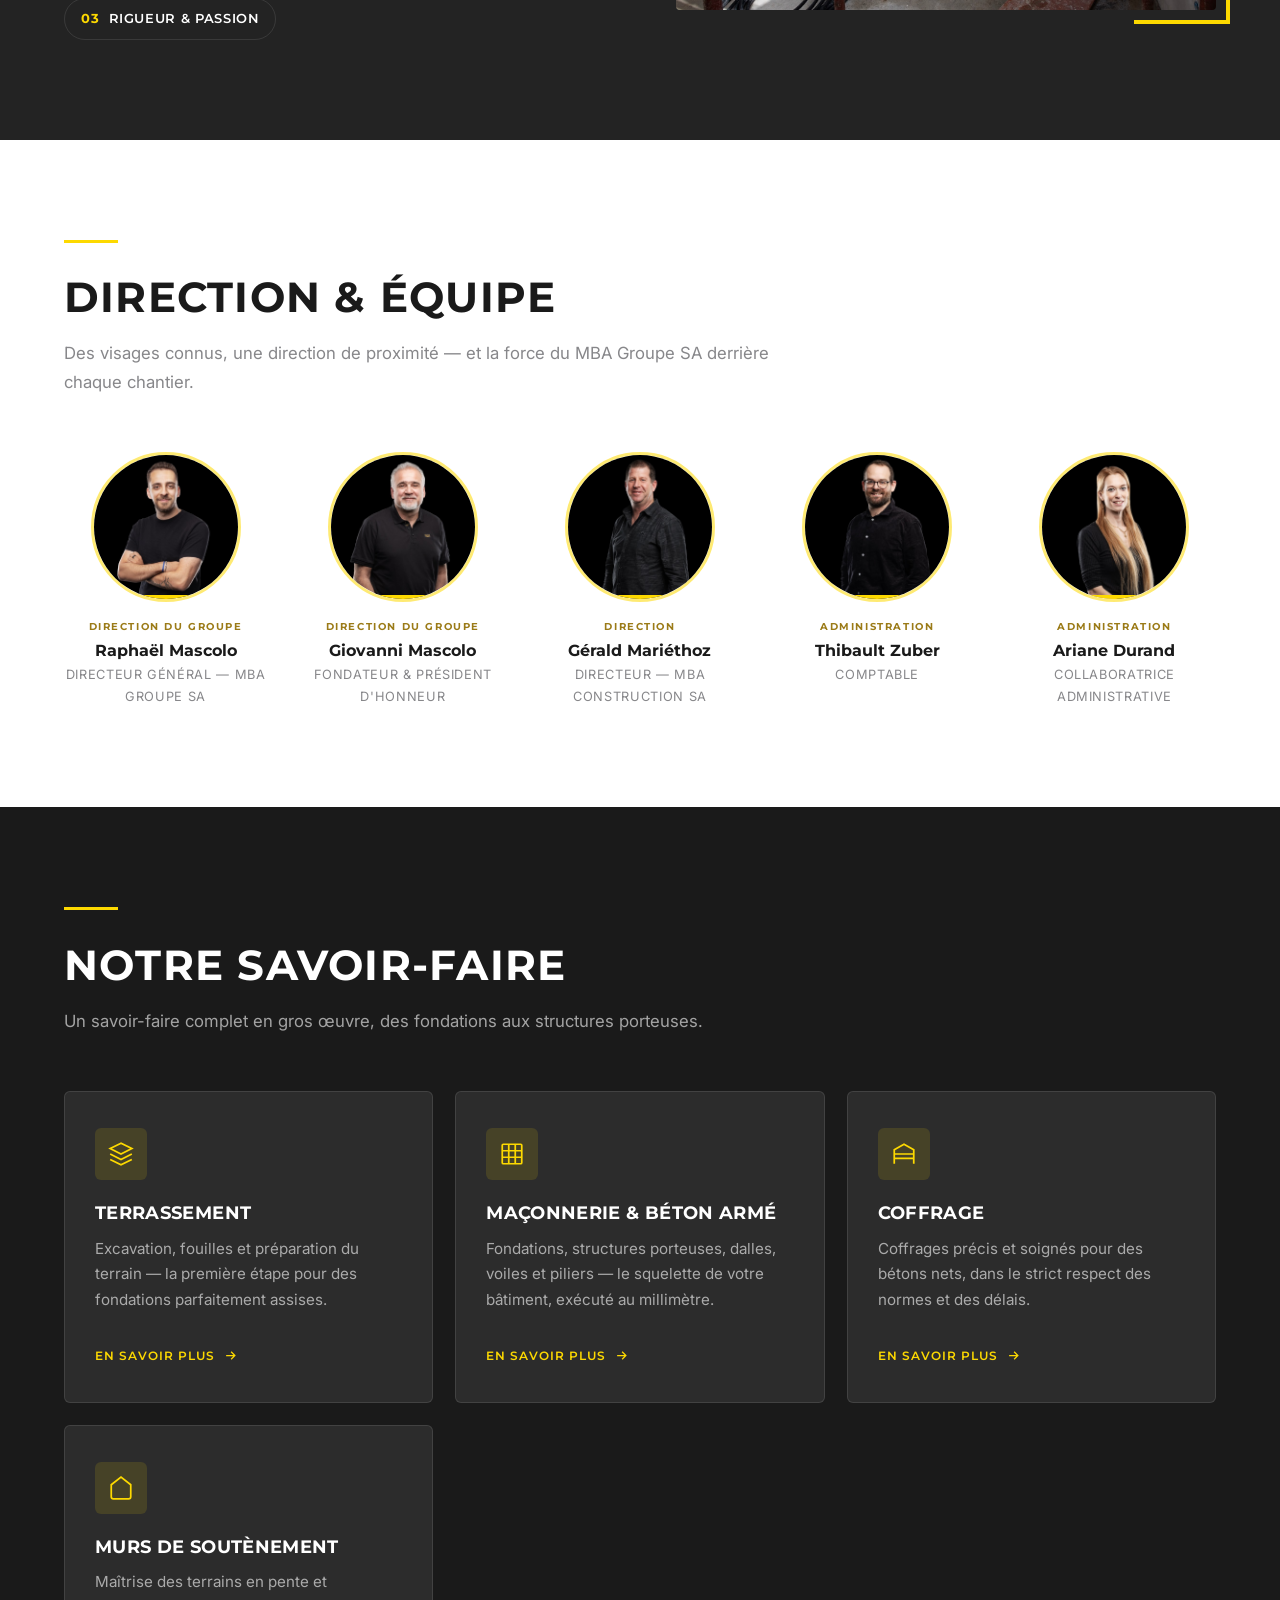
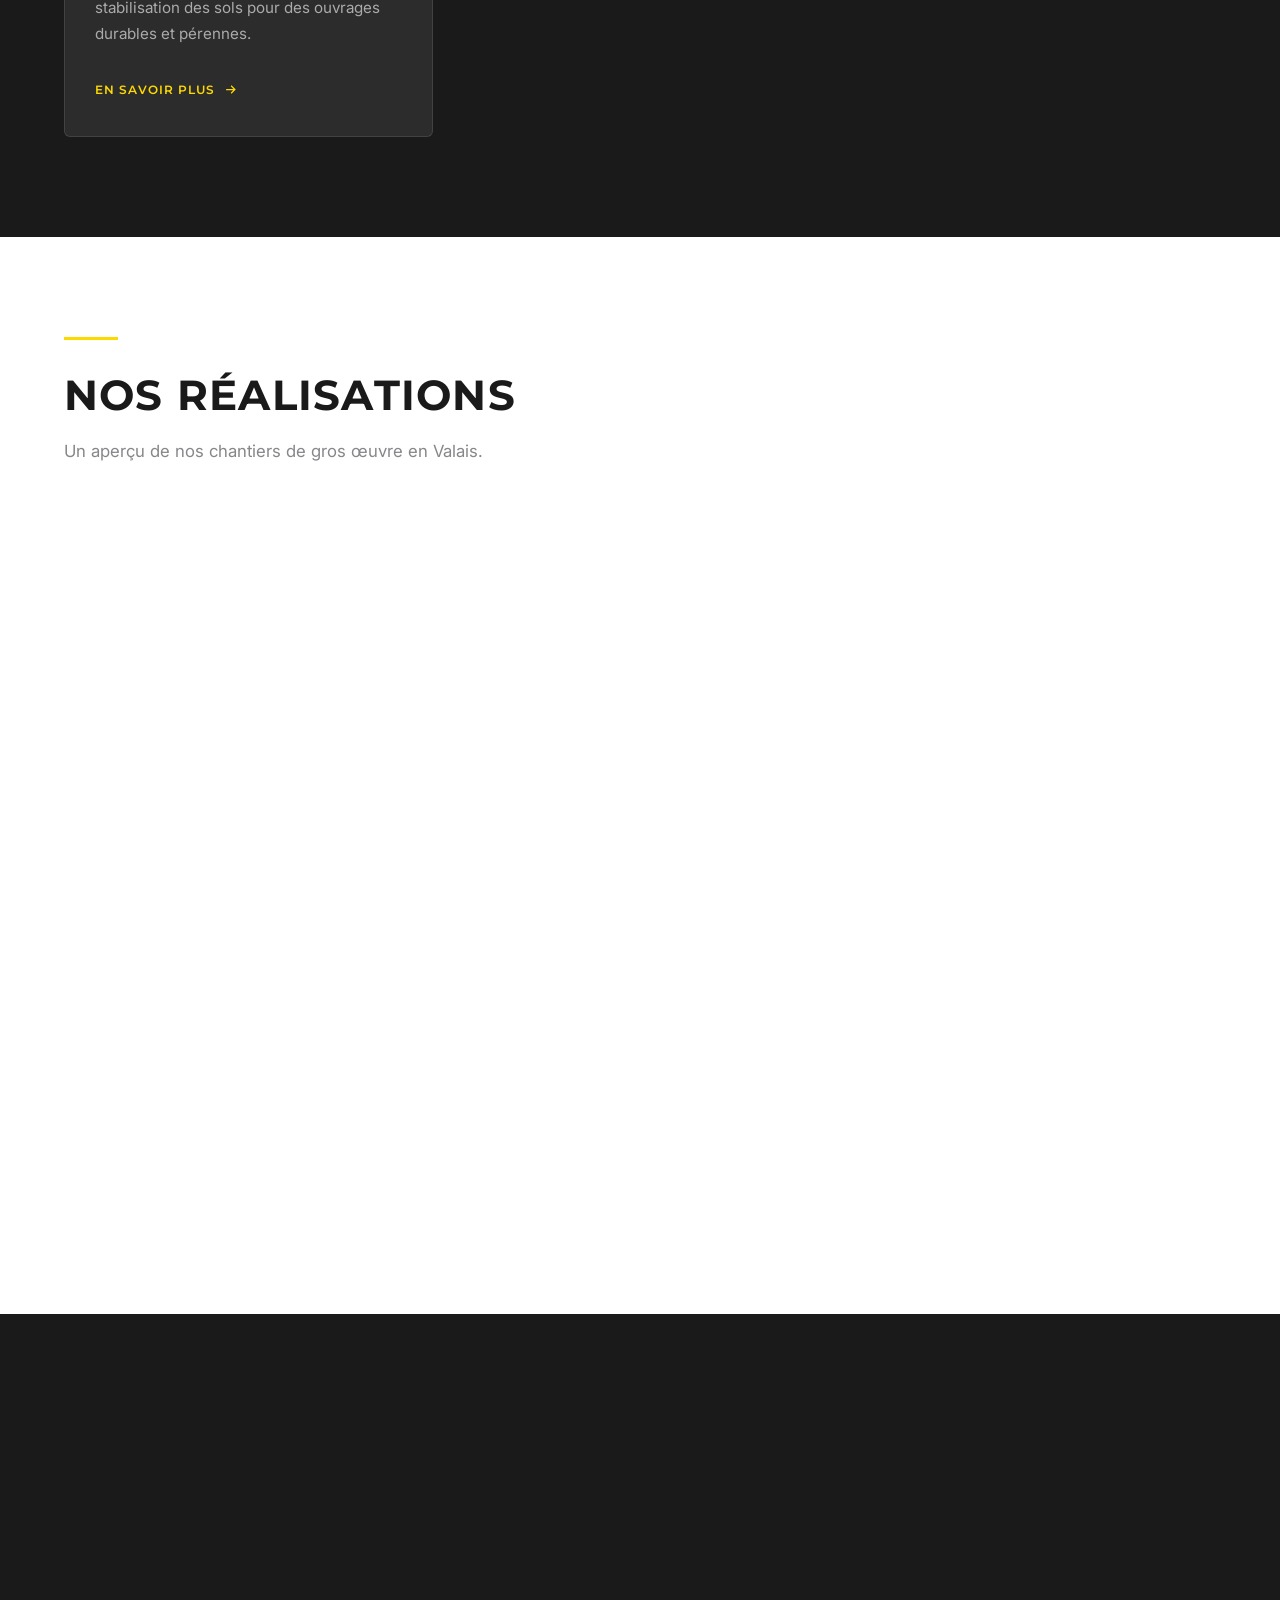
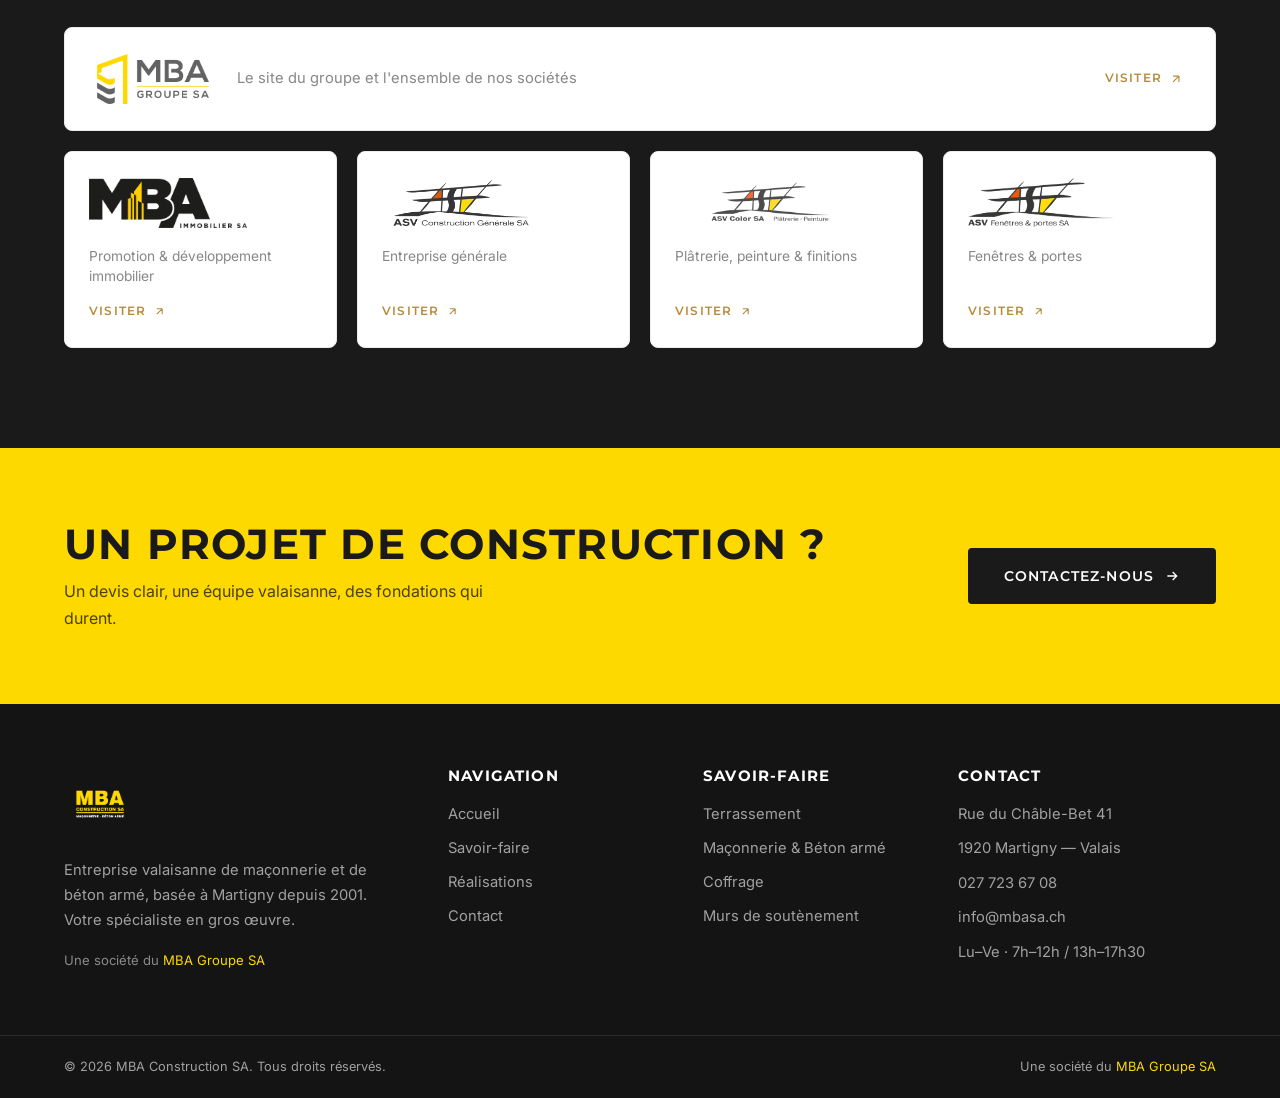
==== commit 83019365: "Équipe uniforme à 5 (Raphaël, Giovanni, Gérald, Thibault, Ariane) tous à la même taille, dans l'ordr" ====
--- a/index.html
+++ b/index.html
@@ -85,15 +85,6 @@
           <h2>Direction &amp; équipe</h2>
           <p class="section-head__sub">Des visages connus, une direction de proximité — et la force du MBA Groupe SA derrière chaque chantier.</p>
         </div>
-        <div class="team-lead reveal">
-          <div class="team-lead__photo"><img src="images/gerald.jpg" alt="Gérald Mariéthoz, Directeur de MBA Construction SA"></div>
-          <div>
-            <span class="team-lead__kicker">Direction</span>
-            <h3>Gérald Mariéthoz</h3>
-            <p class="team-lead__role">Directeur — MBA Construction SA</p>
-            <p class="team-lead__text">Gérald dirige MBA Construction SA et ses équipes de gros œuvre. Sur le terrain comme au bureau, il veille à la qualité d'exécution, au respect des délais et à l'esprit familial qui fait la réputation de l'entreprise depuis 2001.</p>
-          </div>
-        </div>
         <div class="team-grid reveal">
           <div class="team-member">
             <div class="team-member__photo"><img src="images/raphael.jpg" alt="Raphaël Mascolo"></div>
@@ -106,6 +97,12 @@
             <span class="team-member__k">Direction du groupe</span>
             <h3>Giovanni Mascolo</h3>
             <p>Fondateur &amp; Président d'honneur</p>
+          </div>
+          <div class="team-member">
+            <div class="team-member__photo"><img src="images/gerald.jpg" alt="Gérald Mariéthoz"></div>
+            <span class="team-member__k">Direction</span>
+            <h3>Gérald Mariéthoz</h3>
+            <p>Directeur — MBA Construction SA</p>
           </div>
           <div class="team-member">
             <div class="team-member__photo"><img src="images/thibault.jpg" alt="Thibault Zuber"></div>
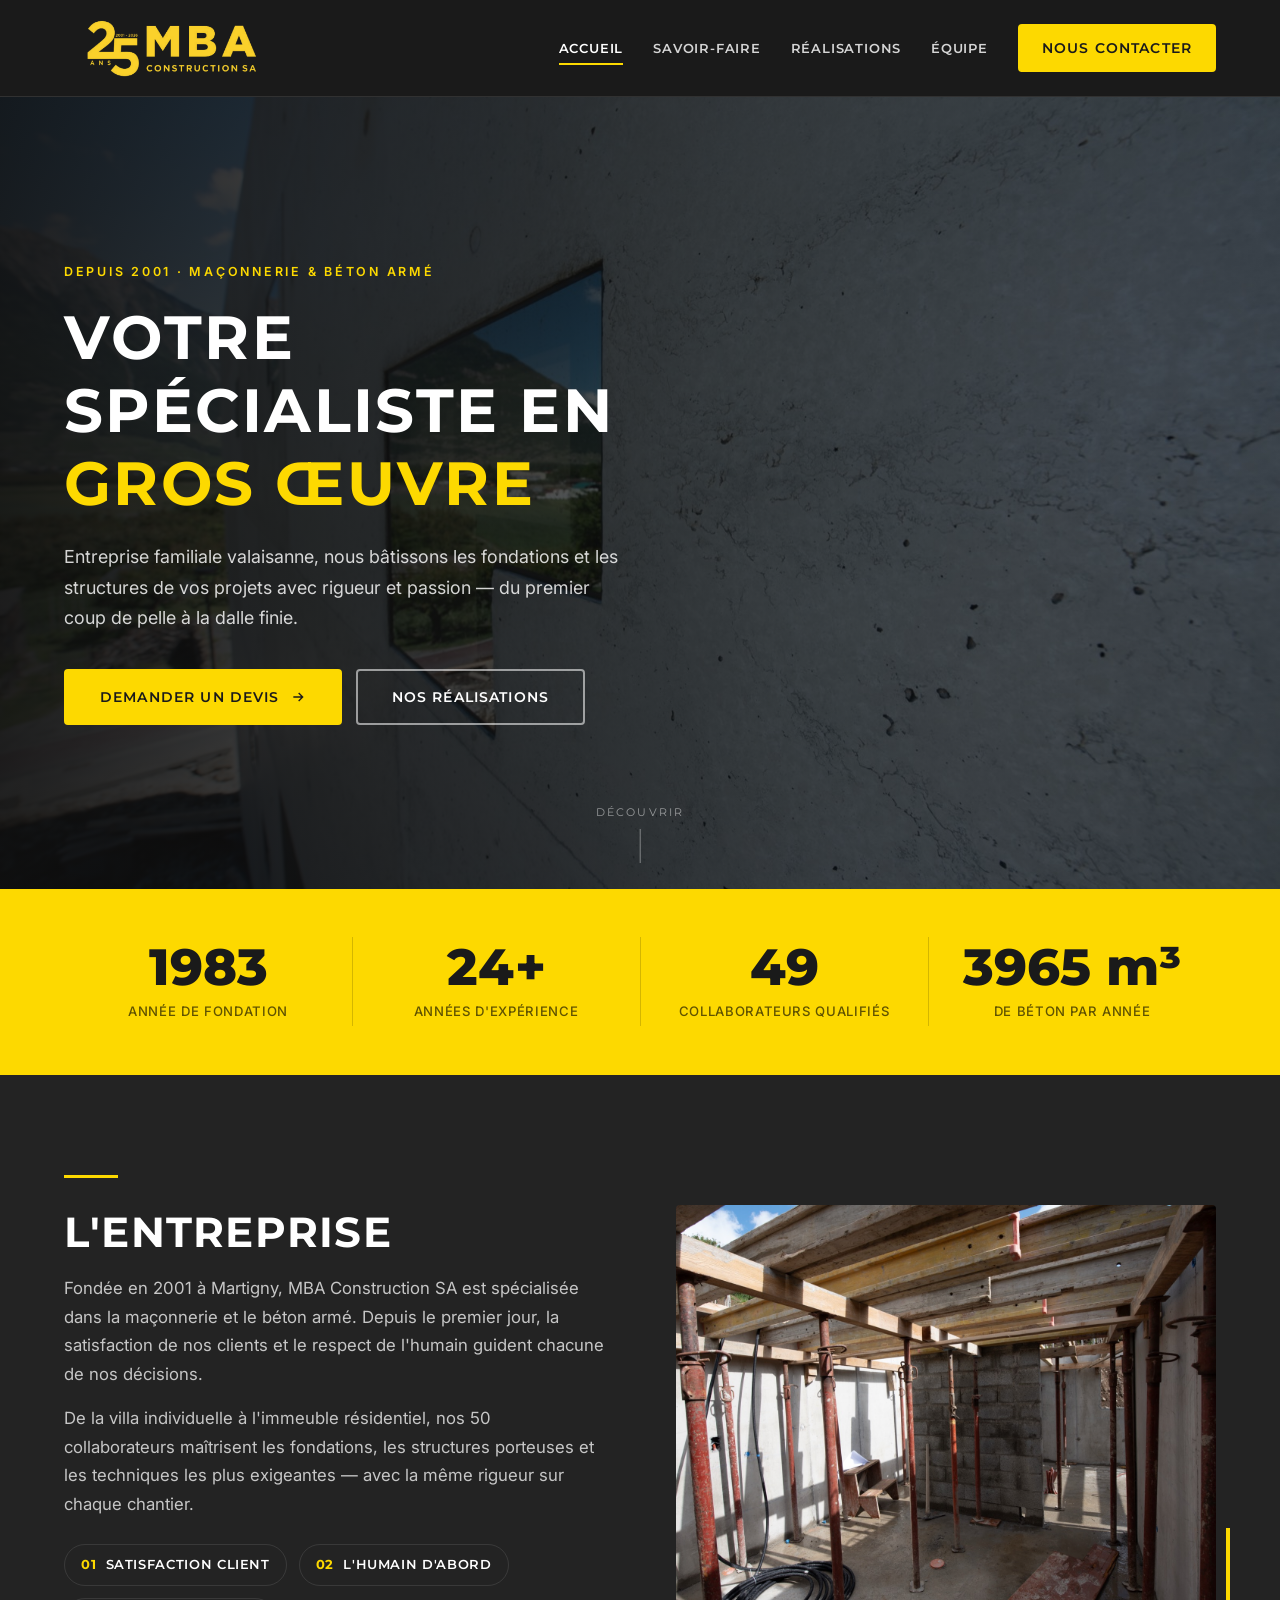
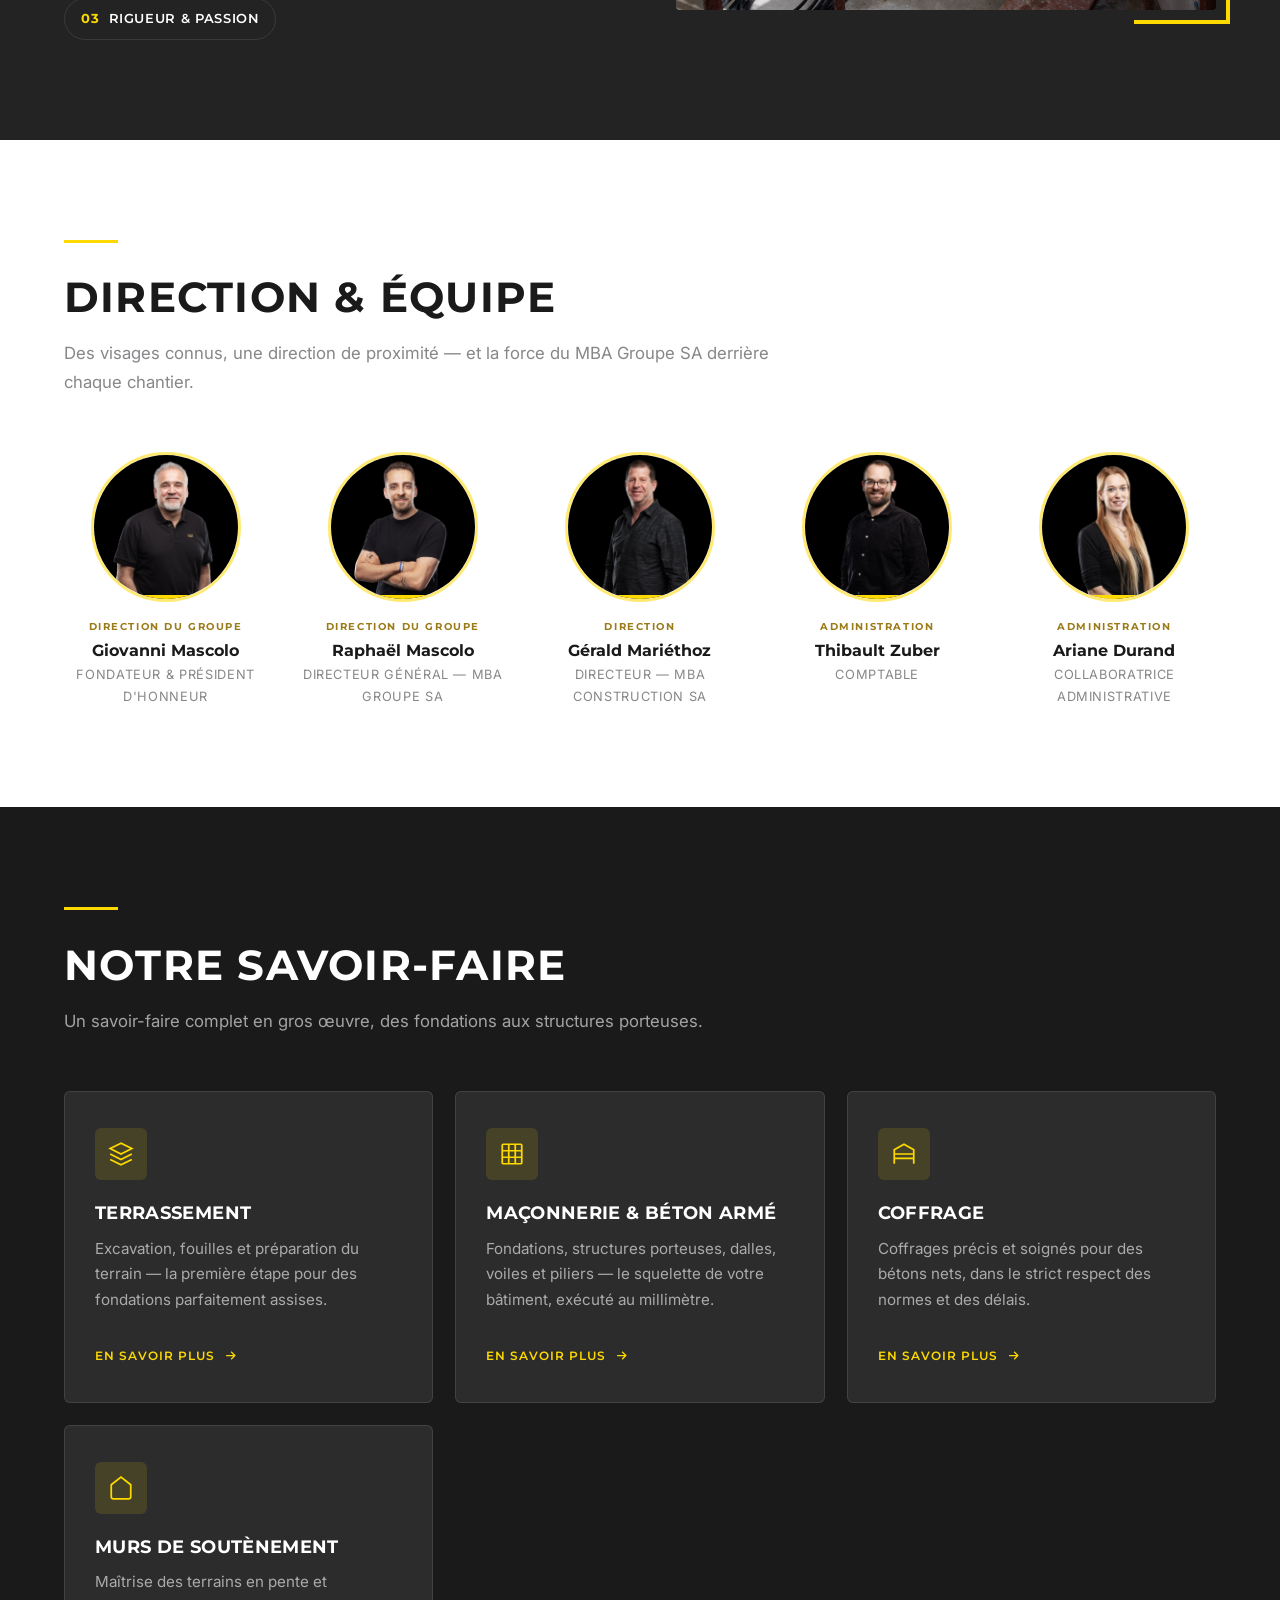
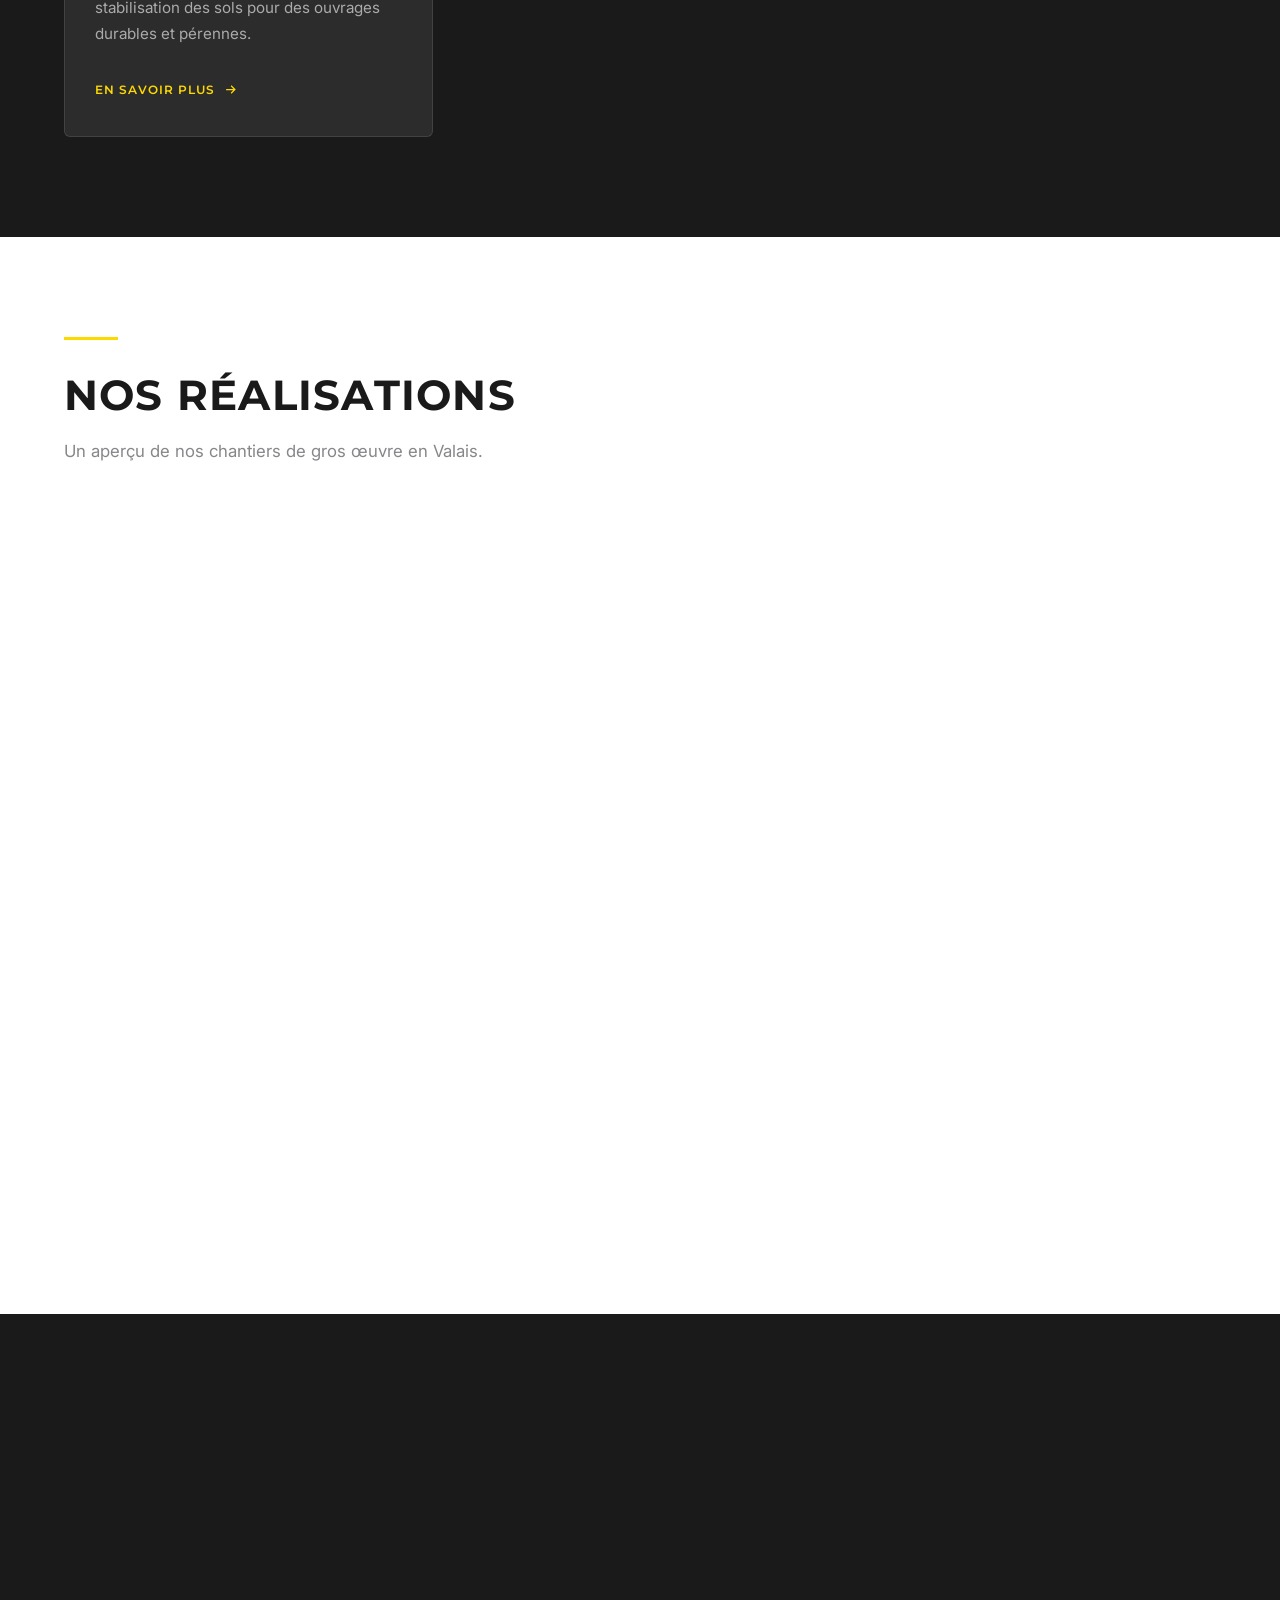
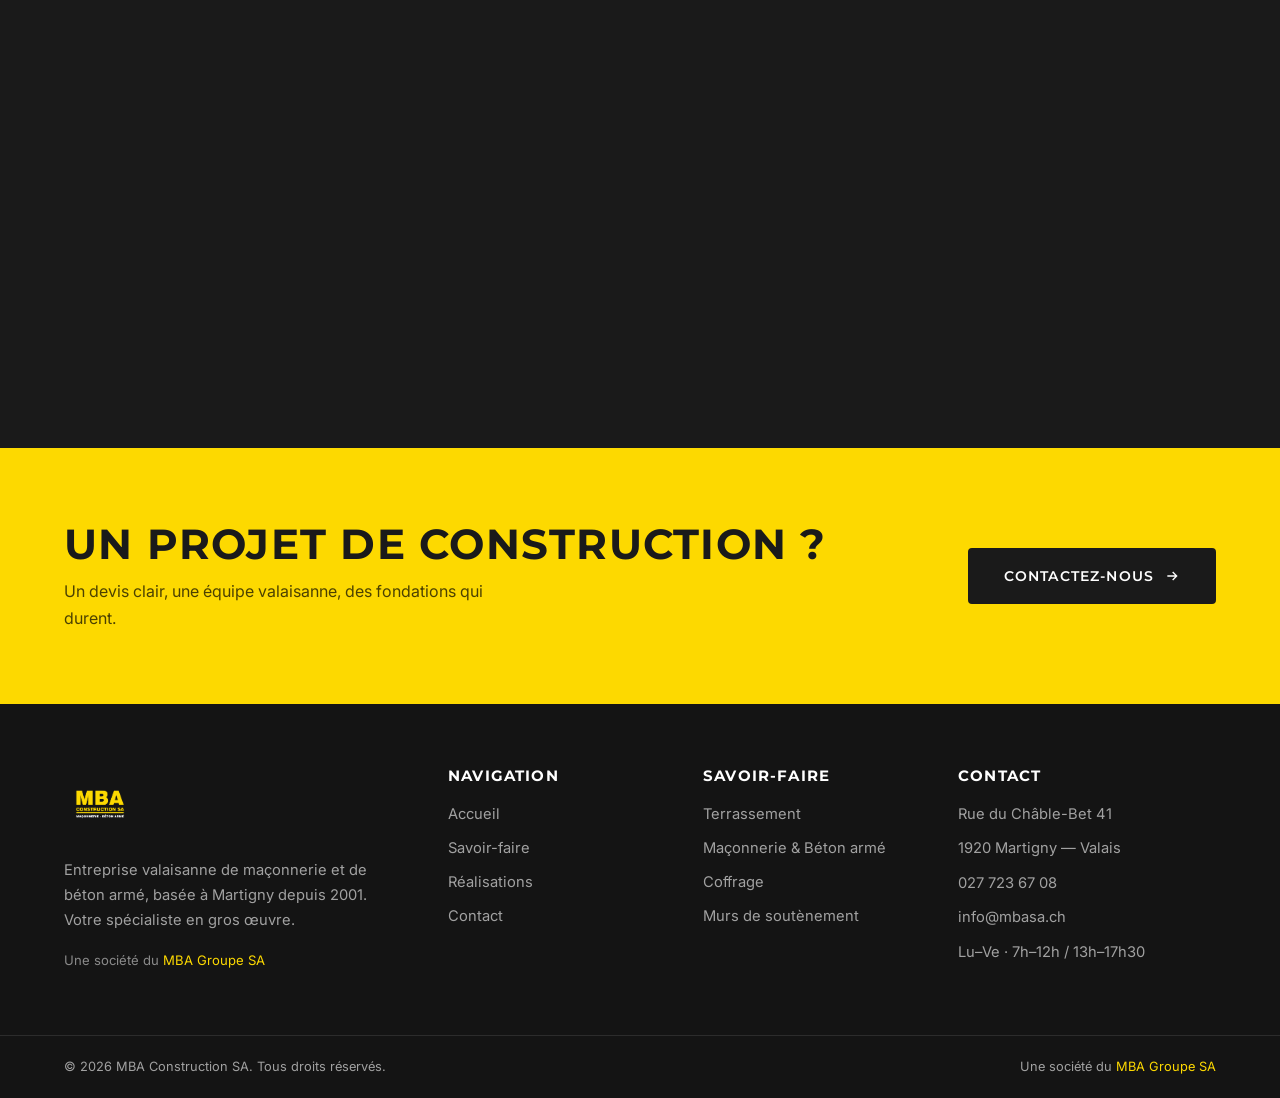
==== commit 3a798a22: "Équipe : Giovanni Mascolo avant Raphaël Mascolo Co-Authored-By: Claude Fable 5 <noreply@anthropic.co" ====
--- a/index.html
+++ b/index.html
@@ -87,16 +87,16 @@
         </div>
         <div class="team-grid reveal">
           <div class="team-member">
+            <div class="team-member__photo"><img src="images/giovanni.jpg" alt="Giovanni Mascolo"></div>
+            <span class="team-member__k">Direction du groupe</span>
+            <h3>Giovanni Mascolo</h3>
+            <p>Fondateur &amp; Président d'honneur</p>
+          </div>
+          <div class="team-member">
             <div class="team-member__photo"><img src="images/raphael.jpg" alt="Raphaël Mascolo"></div>
             <span class="team-member__k">Direction du groupe</span>
             <h3>Raphaël Mascolo</h3>
             <p>Directeur Général — MBA Groupe SA</p>
-          </div>
-          <div class="team-member">
-            <div class="team-member__photo"><img src="images/giovanni.jpg" alt="Giovanni Mascolo"></div>
-            <span class="team-member__k">Direction du groupe</span>
-            <h3>Giovanni Mascolo</h3>
-            <p>Fondateur &amp; Président d'honneur</p>
           </div>
           <div class="team-member">
             <div class="team-member__photo"><img src="images/gerald.jpg" alt="Gérald Mariéthoz"></div>
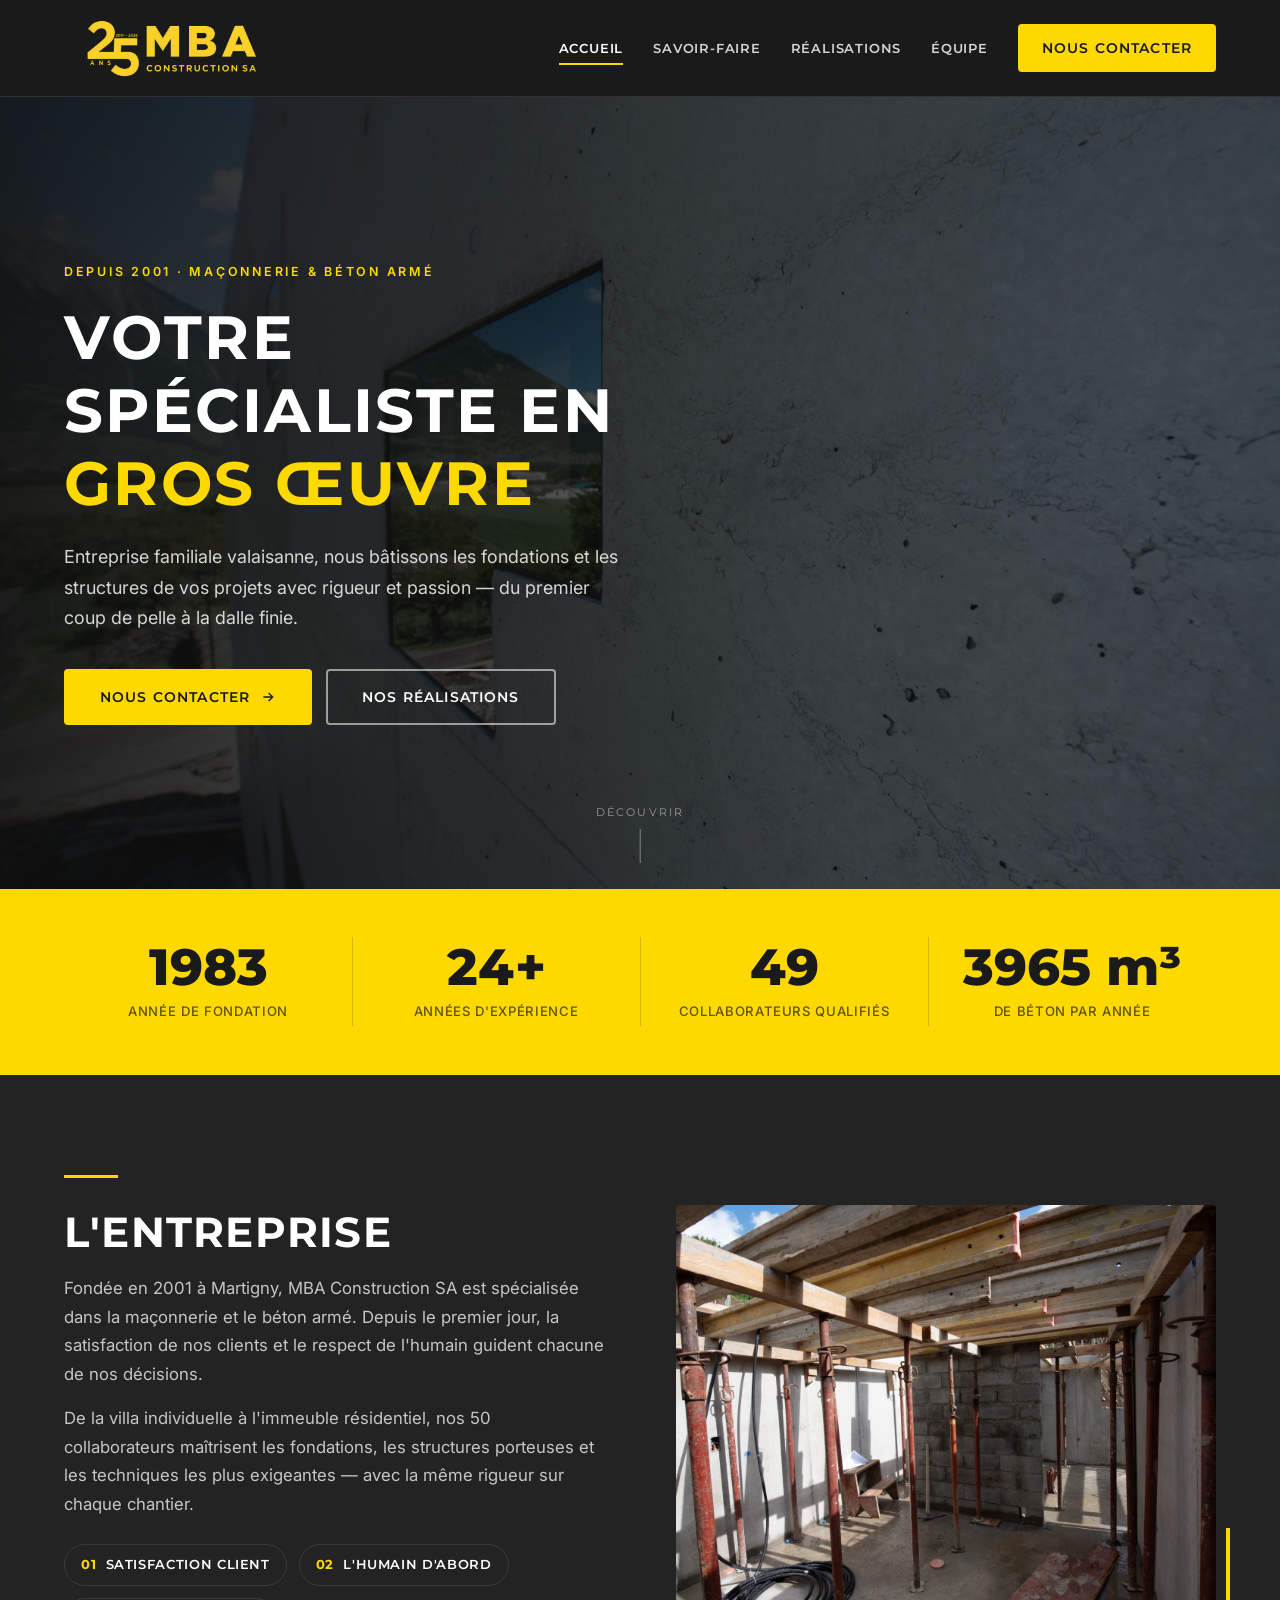
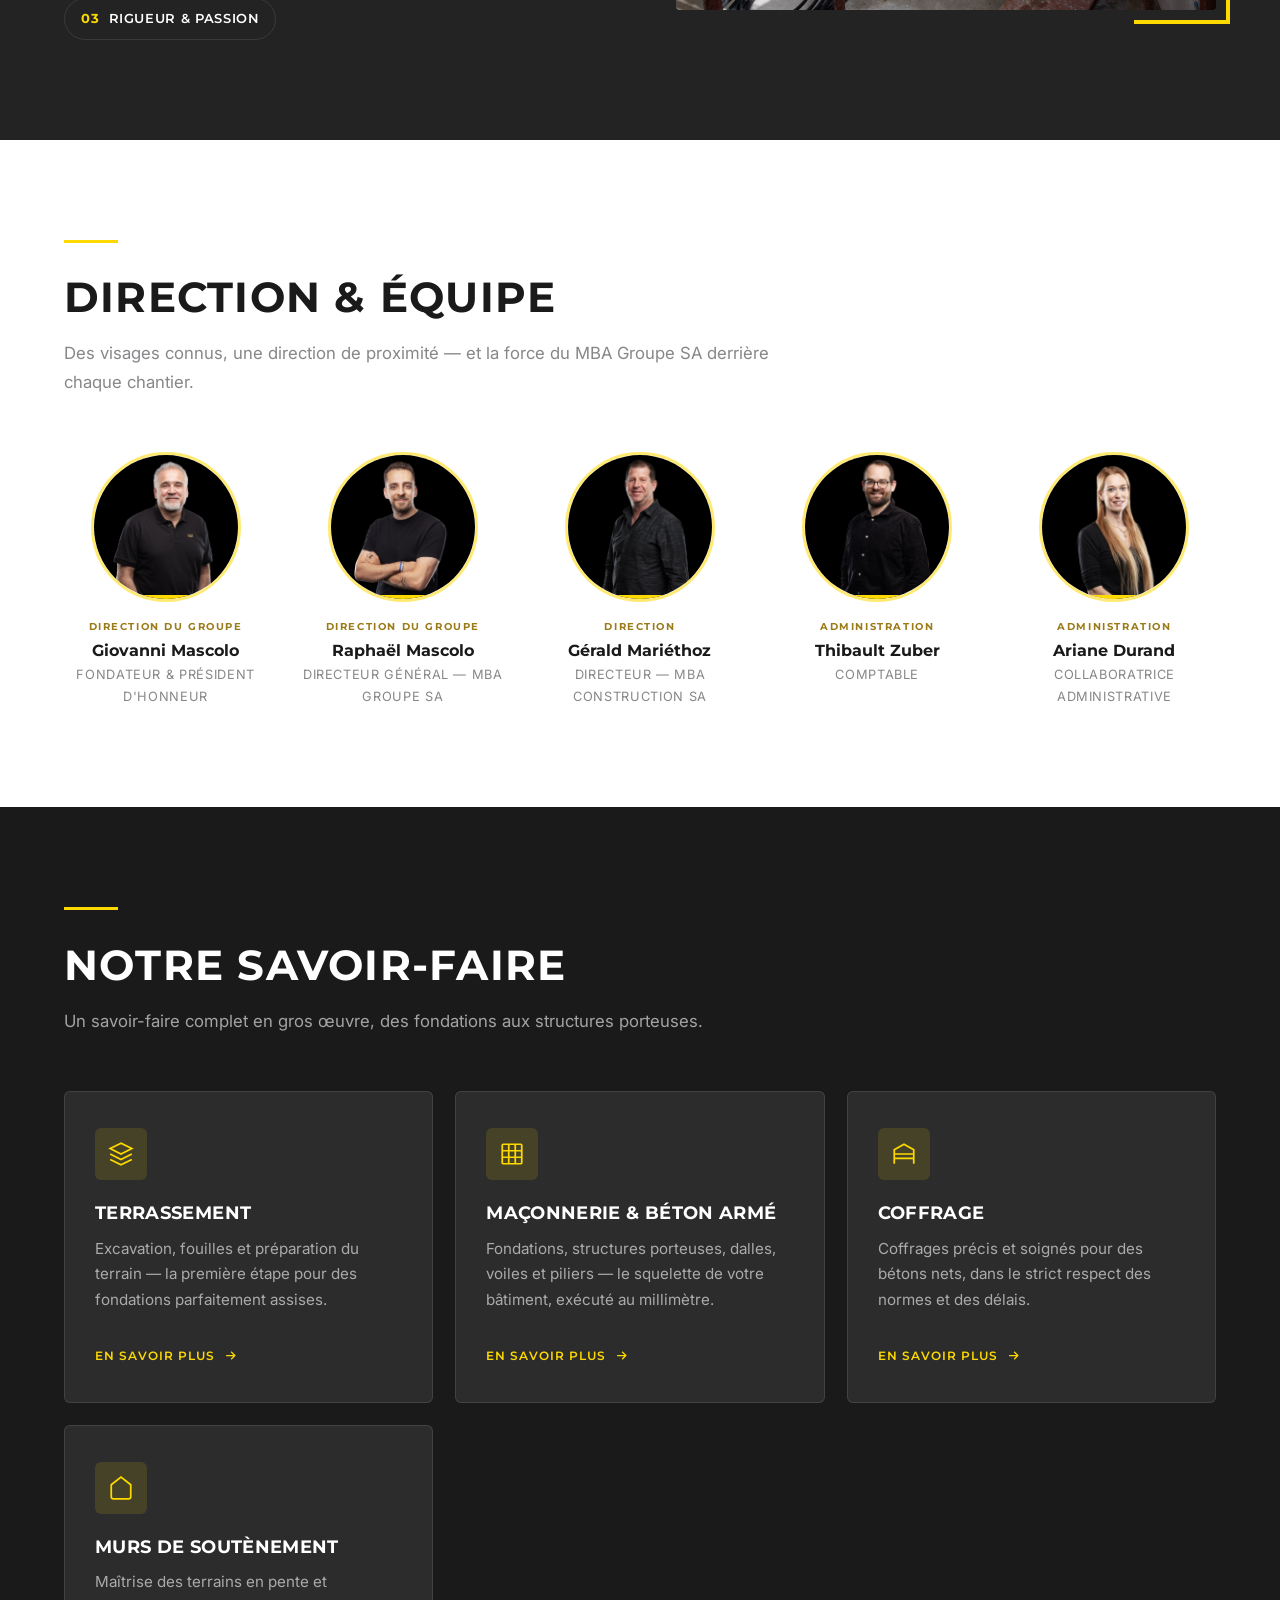
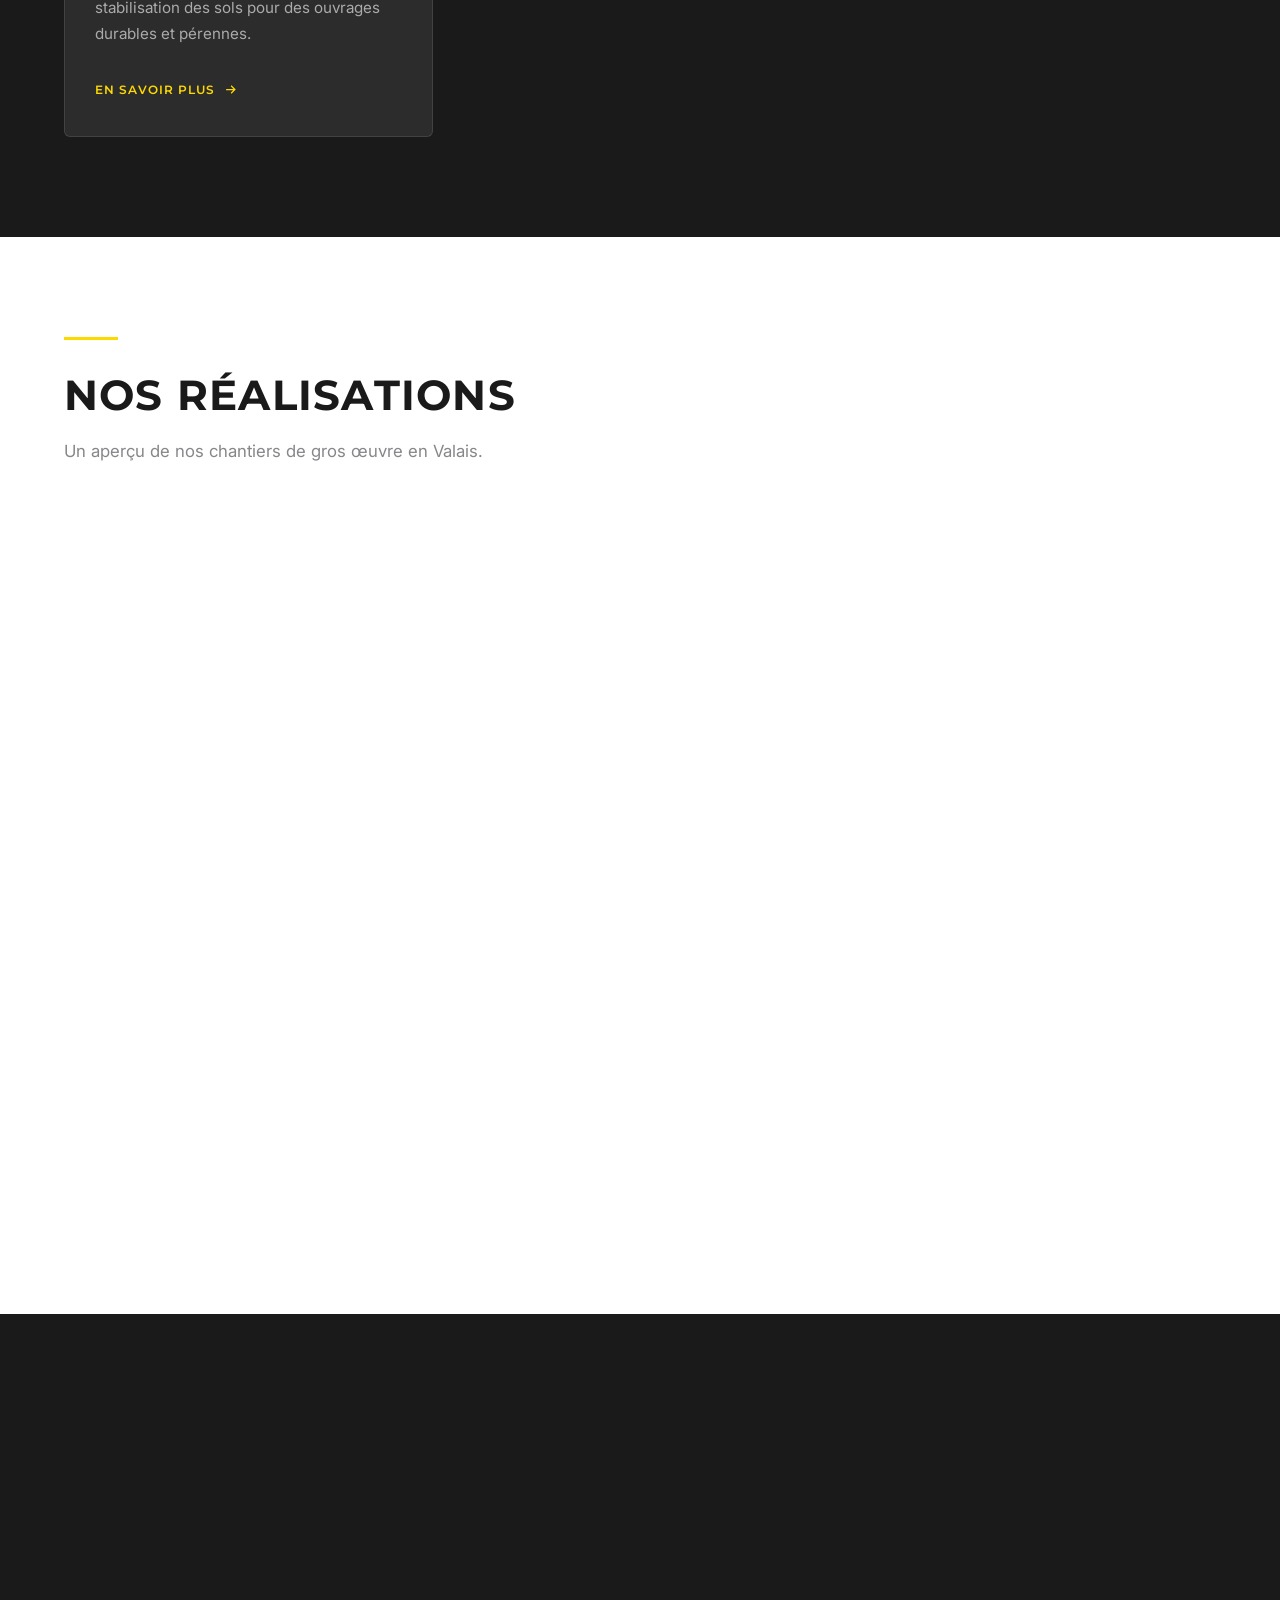
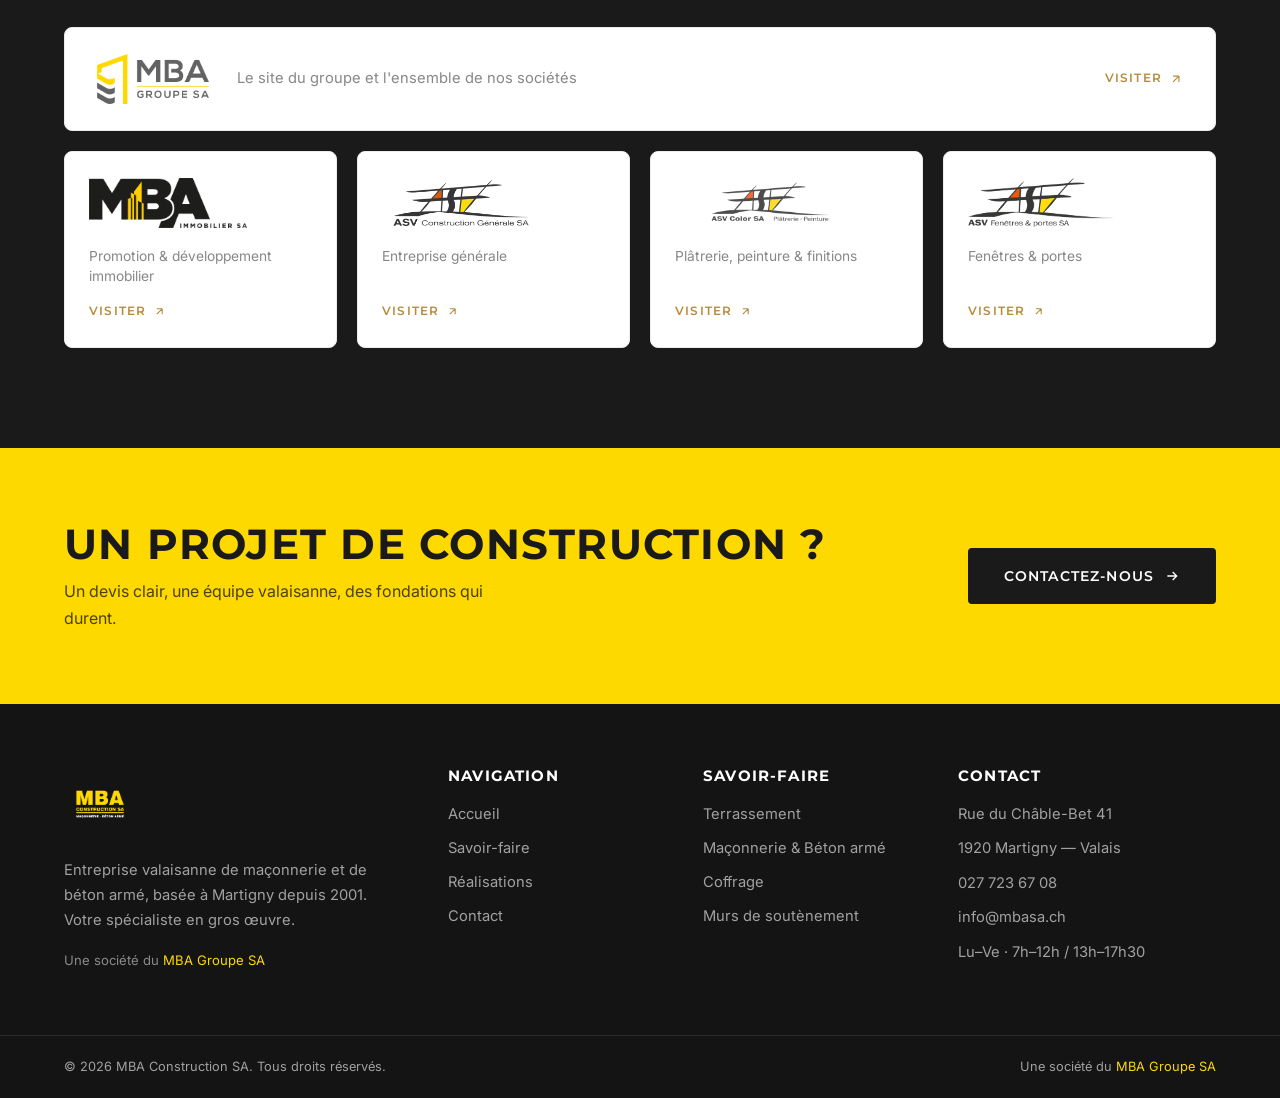
==== commit 79c5f4ad: "URLs propres sans .html (cleanUrls Vercel, home en /), bouton hero « Nous contacter » Co-Authored-By" ====
--- a/index.html
+++ b/index.html
@@ -16,14 +16,14 @@
   <!-- Header -->
   <header class="site-header">
     <div class="container">
-      <a href="index.html" class="site-header__logo" aria-label="MBA Construction SA — Accueil"><img src="images/logo-25ans-mba.png" alt="MBA Construction SA"></a>
+      <a href="/" class="site-header__logo" aria-label="MBA Construction SA — Accueil"><img src="images/logo-25ans-mba.png" alt="MBA Construction SA"></a>
       <button class="menu-toggle" aria-label="Ouvrir le menu" aria-expanded="false"><span></span><span></span><span></span></button>
       <nav class="main-nav" aria-label="Navigation principale">
-        <a href="index.html" class="nav-link active">Accueil</a>
-        <a href="savoir-faire.html" class="nav-link">Savoir-faire</a>
-        <a href="realisations.html" class="nav-link">Réalisations</a>
+        <a href="/" class="nav-link active">Accueil</a>
+        <a href="savoir-faire" class="nav-link">Savoir-faire</a>
+        <a href="realisations" class="nav-link">Réalisations</a>
         <a href="#equipe" class="nav-link">Équipe</a>
-        <a href="contact.html" class="btn btn-primary nav-cta">Nous contacter</a>
+        <a href="contact" class="btn btn-primary nav-cta">Nous contacter</a>
       </nav>
     </div>
   </header>
@@ -37,9 +37,9 @@
         <h1>Votre spécialiste en <span class="hl">gros œuvre</span></h1>
         <p class="hero__desc">Entreprise familiale valaisanne, nous bâtissons les fondations et les structures de vos projets avec rigueur et passion — du premier coup de pelle à la dalle finie.</p>
         <div class="hero__cta">
-          <a href="contact.html" class="btn btn-primary">Demander un devis
+          <a href="contact" class="btn btn-primary">Nous contacter
             <svg viewBox="0 0 24 24" fill="none" stroke="currentColor" stroke-width="2"><path d="M5 12h14M13 6l6 6-6 6"/></svg></a>
-          <a href="realisations.html" class="btn btn-outline">Nos réalisations</a>
+          <a href="realisations" class="btn btn-outline">Nos réalisations</a>
         </div>
       </div>
       <span class="hero__scroll">Découvrir<span></span></span>
@@ -129,25 +129,25 @@
           <p class="section-head__sub">Un savoir-faire complet en gros œuvre, des fondations aux structures porteuses.</p>
         </div>
         <div class="cards reveal">
-          <a href="savoir-faire.html#terrassement" class="card">
+          <a href="savoir-faire#terrassement" class="card">
             <span class="card__icon"><svg viewBox="0 0 24 24" fill="none" stroke-width="1.6"><path d="M12 2 2 7l10 5 10-5-10-5z"/><path d="M2 12l10 5 10-5M2 17l10 5 10-5"/></svg></span>
             <h3>Terrassement</h3>
             <p>Excavation, fouilles et préparation du terrain — la première étape pour des fondations parfaitement assises.</p>
             <span class="card__link">En savoir plus <svg viewBox="0 0 24 24" fill="none" stroke="currentColor" stroke-width="2"><path d="M5 12h14M13 6l6 6-6 6"/></svg></span>
           </a>
-          <a href="savoir-faire.html#maconnerie" class="card">
+          <a href="savoir-faire#maconnerie" class="card">
             <span class="card__icon"><svg viewBox="0 0 24 24" fill="none" stroke-width="1.6"><rect x="3" y="3" width="18" height="18" rx="1"/><path d="M3 9h18M3 15h18M9 3v18M15 3v18"/></svg></span>
             <h3>Maçonnerie & Béton armé</h3>
             <p>Fondations, structures porteuses, dalles, voiles et piliers — le squelette de votre bâtiment, exécuté au millimètre.</p>
             <span class="card__link">En savoir plus <svg viewBox="0 0 24 24" fill="none" stroke="currentColor" stroke-width="2"><path d="M5 12h14M13 6l6 6-6 6"/></svg></span>
           </a>
-          <a href="savoir-faire.html#coffrage" class="card">
+          <a href="savoir-faire#coffrage" class="card">
             <span class="card__icon"><svg viewBox="0 0 24 24" fill="none" stroke-width="1.6"><path d="M3 21V8l9-5 9 5v13"/><path d="M3 12h18M3 16h18"/></svg></span>
             <h3>Coffrage</h3>
             <p>Coffrages précis et soignés pour des bétons nets, dans le strict respect des normes et des délais.</p>
             <span class="card__link">En savoir plus <svg viewBox="0 0 24 24" fill="none" stroke="currentColor" stroke-width="2"><path d="M5 12h14M13 6l6 6-6 6"/></svg></span>
           </a>
-          <a href="savoir-faire.html#soutenement" class="card">
+          <a href="savoir-faire#soutenement" class="card">
             <span class="card__icon"><svg viewBox="0 0 24 24" fill="none" stroke-width="1.6"><path d="M3 9l9-7 9 7v11a2 2 0 01-2 2H5a2 2 0 01-2-2V9z"/></svg></span>
             <h3>Murs de soutènement</h3>
             <p>Maîtrise des terrains en pente et stabilisation des sols pour des ouvrages durables et pérennes.</p>
@@ -168,7 +168,7 @@
         <div class="gallery gallery--home reveal">
           <figure class="g-a"><img src="images/maconnerie-1.jpg" alt="Structure en béton armé d'un immeuble"><figcaption><b>Béton armé</b>Structure d'immeuble résidentiel</figcaption></figure>
           <figure class="g-b"><img src="images/maconnerie-4.jpg" alt="Fondations et radier"><figcaption><b>Fondations</b>Radier & sous-sol</figcaption></figure>
-          <a href="realisations.html" class="gallery-cta">
+          <a href="realisations" class="gallery-cta">
             <span class="gallery-cta__k">Réalisations</span>
             <h3>Voir toutes nos réalisations</h3>
             <span class="gallery-cta__more">Découvrir
@@ -221,7 +221,7 @@
     <section class="cta">
       <div class="container">
         <div><h2>Un projet de construction ?</h2><p>Un devis clair, une équipe valaisanne, des fondations qui durent.</p></div>
-        <a href="contact.html" class="btn btn-dark">Contactez-nous
+        <a href="contact" class="btn btn-dark">Contactez-nous
           <svg viewBox="0 0 24 24" fill="none" stroke="currentColor" stroke-width="2"><path d="M5 12h14M13 6l6 6-6 6"/></svg></a>
       </div>
     </section>
@@ -239,20 +239,20 @@
         <div>
           <h4>Navigation</h4>
           <ul>
-            <li><a href="index.html">Accueil</a></li>
-            <li><a href="savoir-faire.html">Savoir-faire</a></li>
-            <li><a href="realisations.html">Réalisations</a></li>
-            <li><a href="contact.html">Contact</a></li>
+            <li><a href="/">Accueil</a></li>
+            <li><a href="savoir-faire">Savoir-faire</a></li>
+            <li><a href="realisations">Réalisations</a></li>
+            <li><a href="contact">Contact</a></li>
           </ul>
         </div>
         <div>
           <h4>Savoir-faire</h4>
           <ul>
-            <li><a href="savoir-faire.html#terrassement">Terrassement</a></li>
-
-            <li><a href="savoir-faire.html#maconnerie">Maçonnerie & Béton armé</a></li>
-            <li><a href="savoir-faire.html#coffrage">Coffrage</a></li>
-            <li><a href="savoir-faire.html#soutenement">Murs de soutènement</a></li>
+            <li><a href="savoir-faire#terrassement">Terrassement</a></li>
+
+            <li><a href="savoir-faire#maconnerie">Maçonnerie & Béton armé</a></li>
+            <li><a href="savoir-faire#coffrage">Coffrage</a></li>
+            <li><a href="savoir-faire#soutenement">Murs de soutènement</a></li>
           </ul>
         </div>
         <div>
